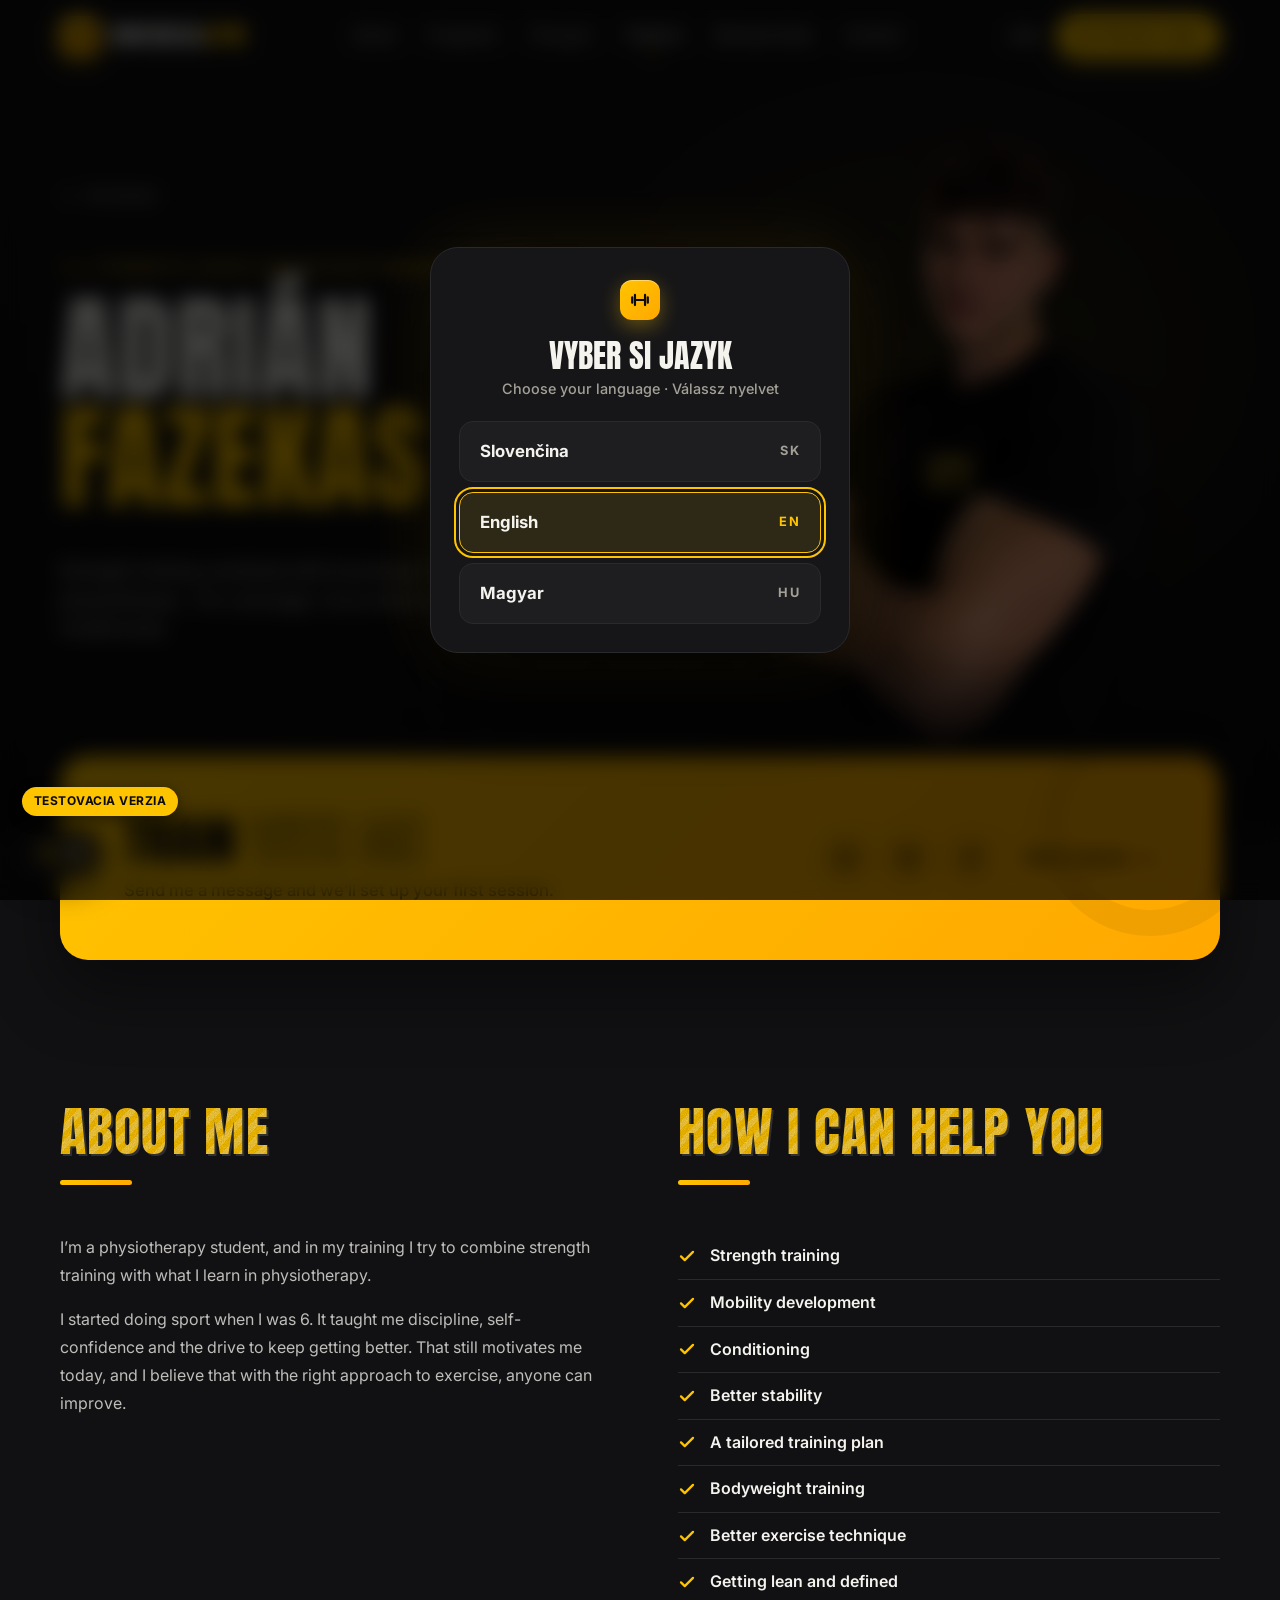
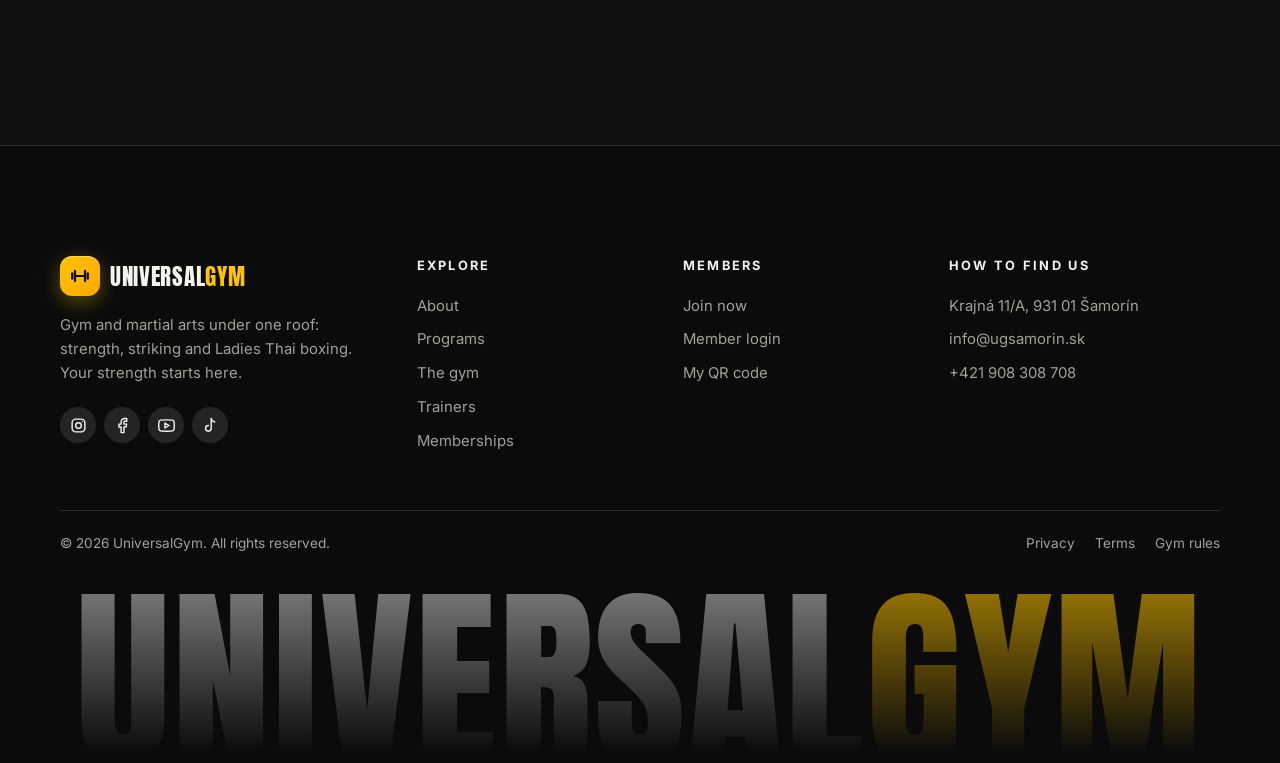
==== docs/afazekas.html @ 9abd0181 "trainer carousel fix - jump" ====
<!doctype html>
<html lang="sk">
	<head>
		<meta charset="utf-8" />
		<meta name="robots" content="noindex, nofollow" />
		<meta name="viewport" content="width=device-width, initial-scale=1" />
		<title data-i18n="afazekas.pageTitle">Adrián Fazekas – tréner | Universal Gym Šamorín</title>
		<meta
			name="description"
			content="Universal Gym Šamorín: silový tréning, striking, thajský box pre ženy, Krav Maga, Metcon a tréningy pre deti – každý tréning s certifikovaným trénerom."
		/>
		<meta name="theme-color" content="#0b0b0c" />
		<!-- The site is dark already: stops phones in dark mode (Samsung Internet, Chrome) from recolouring it -->
		<meta name="color-scheme" content="dark" />
		<link rel="preconnect" href="https://fonts.googleapis.com" />
		<link rel="preconnect" href="https://fonts.gstatic.com" crossorigin />
		<link
			href="https://fonts.googleapis.com/css2?family=Anton&family=Inter:wght@400;500;600;700;800&display=swap"
			rel="stylesheet"
		/>
		<!-- home.css: colours, top bar, buttons, footer (same as the homepage); trainer.css: trainer pages -->
		<link rel="stylesheet" href="assets/css/home.css?v=25" />
		<link rel="stylesheet" href="assets/css/trainer.css?v=37" />
		<script>
			document.documentElement.classList.add('js');
		</script>
		<script src="assets/locales/sk.js?v=17"></script>
		<script src="assets/locales/en.js?v=17"></script>
		<script src="assets/locales/hu.js?v=17"></script>
		<script src="assets/js/i18n.js"></script>
		<script src="assets/js/site-header.js" defer></script>
		<script src="assets/js/home.js?v=12" defer></script>
		<script src="assets/js/test-mode.js" defer></script>
	</head>
		<!--
			TEXTS: every text with data-i18n="…" comes from assets/locales/sk.js, en.js and hu.js.
			The page replaces the text written here with the one from those files when it loads,
			so change texts THERE (in all three languages). The Slovak text below is only a fallback.
		-->
		<a class="skip-link" href="#main" data-i18n="a11y.skip"
			>Preskočiť na obsah</a
		>
		<div class="progress" aria-hidden="true"></div>

		<!-- ===================== Navbar ===================== -->
		<header class="topbar" data-root="" data-menu-breakpoint="1121">
			<div class="topbar-inner">
				<a
					class="logo"
					href="index.html"
					aria-label="UniversalGym – úvod"
					data-i18n-attr="aria-label:a11y.home"
				>
					<span class="logo-mark"
						><svg viewBox="0 0 24 24" aria-hidden="true">
							<path
								d="M6.5 6.5v11M17.5 6.5v11M3.5 9v6M20.5 9v6M6.5 12h11"
							/></svg
					></span>
					<span class="logo-word">Universal<span>Gym</span></span>
				</a>

				<nav
					id="topbar-links"
					class="topbar-links"
					aria-label="Hlavná navigácia"
					data-i18n-attr="aria-label:nav.label"
				>
					<a href="index.html#about" data-i18n="nav.about">O nás</a>
					<a href="index.html#programs" data-i18n="nav.programs">Programy</a>
					<a href="index.html#gym" data-i18n="nav.gym">Posilňovňa</a>
					<a href="index.html#trainers" class="is-active" aria-current="page" data-i18n="nav.trainers">Tréneri</a>
					<a href="index.html#memberships" data-i18n="nav.memberships">Členstvo</a>
					<a href="index.html#visit" data-i18n="nav.contact">Kontakt</a>
					<!-- Phone menu only: QR code card and a back button (shown in the full-screen menu). -->
					<div class="menu-extra">
						<div class="menu-qr">
							<span class="menu-qr-icon"><svg viewBox="0 0 24 24" aria-hidden="true"><rect x="3" y="3" width="7" height="7" rx="1" /><rect x="14" y="3" width="7" height="7" rx="1" /><rect x="3" y="14" width="7" height="7" rx="1" /><path d="M14 14h3v3h-3zM20 14v.01M14 20h.01M17 17h3v4" /></svg></span>
							<div>
								<b data-i18n="menu.qrTitle">Tvoj QR kód</b>
								<small data-i18n="menu.qrText">Tvoja vstupenka je v členskej aplikácii.</small>
							</div>
							<a class="btn" href="#test-off" data-test-off>
								<span data-i18n="menu.qrOpen">Otvoriť môj QR kód</span>
								<svg viewBox="0 0 24 24" aria-hidden="true"><path d="M5 12h14M13 6l6 6-6 6" /></svg>
							</a>
							<p class="menu-join">
								<span data-i18n="menu.noAccount">Ešte nemáš účet?</span>
								<a href="#test-off" data-test-off data-i18n="nav.joinNow">Zaregistruj sa</a>
							</p>
						</div>
						<button class="menu-back" type="button" data-menu-close>
							<svg viewBox="0 0 24 24" aria-hidden="true"><path d="M19 12H5M11 6l-6 6 6 6" /></svg>
							<span data-i18n="menu.back">Späť na stránku</span>
						</button>
					</div>
				</nav>

				<!-- Logged out: Join / Member login. Logged in: the account icon (site-account.js). -->
				<div id="account-slot" class="account-slot">
					<a href="#test-off" data-test-off data-i18n="nav.join">Registrácia</a>
					<a href="#test-off" data-test-off class="login-link">
						<svg viewBox="0 0 24 24" aria-hidden="true">
							<rect x="3" y="3" width="7" height="7" rx="1" />
							<rect x="14" y="3" width="7" height="7" rx="1" />
							<rect x="3" y="14" width="7" height="7" rx="1" />
							<path d="M14 14h3v3h-3zM20 14v.01M14 20h.01M17 17h3v4" />
						</svg>
						<span data-i18n="nav.login">Prihlásenie</span>
					</a>
				</div>

				<button
					class="menu-toggle"
					type="button"
					aria-expanded="false"
					aria-controls="topbar-links"
					aria-label="Otvoriť menu"
					data-label-open="Otvoriť menu"
					data-label-close="Zavrieť menu"
					data-i18n-attr="aria-label:nav.openMenu, data-label-open:nav.openMenu, data-label-close:nav.closeMenu"
				>
					<span></span><span></span><span></span>
				</button>
			</div>
		</header>

		<!--
			Trainer page. Texts: keys afazekas.* (this trainer) and trainerPage.* (the same on every
			trainer page) in assets/locales/sk.js, en.js and hu.js. A new trainer: copy this file,
			change the name, photo and contact links, and add their own keys.
		-->
		<main id="main" class="tp">
			<!-- ===================== Intro: name, a short summary, photo ===================== -->
			<section class="tp-hero" id="top">
				<p class="tp-hero-word" aria-hidden="true">Fazekas</p>
				<div class="container tp-hero-inner">
					<div class="tp-intro">
						<a class="tp-back" href="index.html#trainers">
							<svg viewBox="0 0 24 24" aria-hidden="true"><path d="M19 12H5M11 6l-6 6 6 6" /></svg>
							<span data-i18n="trainerPage.back">Všetci tréneri</span>
						</a>
						<span class="eyebrow tp-rise" style="--i: 0" data-i18n="afazekas.role">Silový tréner a študent fyzioterapie</span>
						<h1 class="tp-name">
							<span class="tp-rise" style="--i: 1">Adrián</span>
							<span class="tp-rise accent" style="--i: 2">Fazekas</span>
						</h1>
						<!-- A short summary under the name (afazekas.summary) -->
						<p class="tp-summary tp-rise" style="--i: 3" data-i18n="afazekas.summary">Silový tréning prepojený s poznatkami z fyzioterapie – pre silnejšie, stabilnejšie a pohyblivejšie telo.</p>
					</div>

					<figure class="tp-photo">
						<img
							src="assets/img/trainers/afazekas_2-web.png"
							alt="Adrián Fazekas"
							width="863"
							height="1100"
						/>
					</figure>
				</div>
			</section>

			<!-- ===================== Contact card: overlaps the bottom of the intro and merges into the section below =====================
			     Contact links: replace each # with the real link.
			     WhatsApp: https://wa.me/421XXXXXXXXX (number without +, spaces or the first 0),
			     Instagram: https://www.instagram.com/…, Facebook: https://www.facebook.com/… -->
			<section class="tp-card-wrap" aria-labelledby="tp-card-title">
				<div class="container">
					<div class="tp-card">
						<div class="tp-card-text">
							<h2 id="tp-card-title" data-i18n-html="trainerPage.ctaTitle">Trénuj <em>so mnou</em></h2>
							<p data-i18n="trainerPage.ctaText">Napíš mi a dohodneme si prvý tréning.</p>
						</div>
						<div class="tp-card-actions">
							<div class="tp-card-social">
								<a class="tp-social" href="#" target="_blank" rel="noopener" aria-label="WhatsApp"><svg class="tp-icon-fill" viewBox="0 0 24 24" aria-hidden="true"><path d="M17.472 14.382c-.297-.149-1.758-.867-2.03-.967-.273-.099-.471-.148-.67.15-.197.297-.767.966-.94 1.164-.173.199-.347.223-.644.075-.297-.15-1.255-.463-2.39-1.475-.883-.788-1.48-1.761-1.653-2.059-.173-.297-.018-.458.13-.606.134-.133.298-.347.446-.52.149-.174.198-.298.298-.497.099-.198.05-.371-.025-.52-.075-.149-.669-1.612-.916-2.207-.242-.579-.487-.5-.669-.51-.173-.008-.371-.01-.57-.01-.198 0-.52.074-.792.372-.272.297-1.04 1.016-1.04 2.479 0 1.462 1.065 2.875 1.213 3.074.149.198 2.096 3.2 5.077 4.487.709.306 1.262.489 1.694.625.712.227 1.36.195 1.871.118.571-.085 1.758-.719 2.006-1.413.248-.694.248-1.289.173-1.413-.074-.124-.272-.198-.57-.347m-5.421 7.403h-.004a9.87 9.87 0 0 1-5.031-1.378l-.361-.214-3.741.982.998-3.648-.235-.374a9.86 9.86 0 0 1-1.51-5.26c.001-5.45 4.436-9.884 9.888-9.884 2.64 0 5.122 1.03 6.988 2.898a9.825 9.825 0 0 1 2.893 6.994c-.003 5.45-4.437 9.884-9.885 9.884m8.413-18.297A11.815 11.815 0 0 0 12.05 0C5.495 0 .16 5.335.157 11.892c0 2.096.547 4.142 1.588 5.945L.057 24l6.305-1.654a11.882 11.882 0 0 0 5.683 1.448h.005c6.554 0 11.89-5.335 11.893-11.893a11.821 11.821 0 0 0-3.48-8.413z" /></svg></a>
								<a class="tp-social" href="#" target="_blank" rel="noopener" aria-label="Instagram"><svg viewBox="0 0 24 24" aria-hidden="true"><rect x="3" y="3" width="18" height="18" rx="5" /><circle cx="12" cy="12" r="4" /><path d="M17.5 6.5h.01" /></svg></a>
								<a class="tp-social" href="#" target="_blank" rel="noopener" aria-label="Facebook"><svg viewBox="0 0 24 24" aria-hidden="true"><path d="M18 2h-3a5 5 0 0 0-5 5v3H7v4h3v8h4v-8h3l1-4h-4V7a1 1 0 0 1 1-1h3z" /></svg></a>
							</div>
							<a class="tp-card-link" href="index.html#trainers">
								<span data-i18n="trainerPage.otherTrainers">Ďalší tréneri</span>
								<svg viewBox="0 0 24 24" aria-hidden="true"><path d="M5 12h14M13 6l6 6-6 6" /></svg>
							</a>
						</div>
					</div>
				</div>
			</section>

			<!-- ===================== About me (left) and How I can help (right) ===================== -->
			<section class="section section-alt tp-about" id="o-mne">
				<div class="container tp-about-grid">
					<div class="reveal">
						<h2 class="tp-about-title"><span data-i18n="trainerPage.about">O mne</span></h2>
						<!-- Paragraphs in afazekas.about (class="is-plain": all the same size; without it the first one is bigger) -->
						<div class="tp-about-text is-plain" data-i18n-html="afazekas.about">
							<p>Som študent fyzioterapie a vo svojich tréningoch sa snažím prepájať silový tréning s poznatkami z fyzioterapie.</p>
							<p>So športom som začal ako 6-ročný. Naučil ma disciplíne, sebavedomiu a chuti neustále sa zlepšovať. To ma motivuje dodnes a verím, že so správnym prístupom k cvičeniu sa dokáže zlepšovať každý.</p>
						</div>
					</div>
					<div class="reveal" style="--i: 1">
						<h2 class="tp-about-title"><span data-i18n="trainerPage.help">V čom ti pomôžem</span></h2>
						<!-- One <li> per item, any number (keys afazekas.help1, help2, …). class="is-detailed": longer items in normal
						     weight, the part in <b> stands out.
						     For groups with a small heading, see mbarczi.html (<p class="tp-help-group">). -->
						<ul class="tp-help-list">
							<li data-i18n="afazekas.help1">Silový tréning</li>
							<li data-i18n="afazekas.help2">Rozvoj mobility</li>
							<li data-i18n="afazekas.help3">Kondičný tréning</li>
							<li data-i18n="afazekas.help4">Zlepšenie stability</li>
							<li data-i18n="afazekas.help5">Tréningový plán na mieru</li>
							<li data-i18n="afazekas.help6">Cvičenie s vlastnou váhou</li>
							<li data-i18n="afazekas.help7">Zlepšenie techniky cvičenia</li>
							<li data-i18n="afazekas.help8">Rysovanie postavy</li>
						</ul>
					</div>
				</div>
			</section>
		</main>

		<!-- ===================== Footer ===================== -->
		<footer class="site-footer">
			<div class="container">
				<div class="footer-grid">
					<div>
						<a
							class="logo"
							href="index.html"
							aria-label="UniversalGym – úvod"
							data-i18n-attr="aria-label:a11y.home"
						>
							<span class="logo-mark"
								><svg viewBox="0 0 24 24" aria-hidden="true">
									<path
										d="M6.5 6.5v11M17.5 6.5v11M3.5 9v6M20.5 9v6M6.5 12h11"
									/></svg
							></span>
							<span class="logo-word">Universal<span>Gym</span></span>
						</a>
						<p data-i18n="footer.about">
							Posilňovňa a bojové športy pod jednou strechou: sila, striking a
							thajský box pre ženy. Tvoja sila začína tu.
						</p>
						<div class="socials">
							<a href="#" aria-label="Instagram"
								><svg viewBox="0 0 24 24">
									<rect x="3" y="3" width="18" height="18" rx="5" />
									<circle cx="12" cy="12" r="4" />
									<path d="M17.5 6.5h.01" /></svg
							></a>
							<a href="#" aria-label="Facebook"
								><svg viewBox="0 0 24 24">
									<path
										d="M18 2h-3a5 5 0 0 0-5 5v3H7v4h3v8h4v-8h3l1-4h-4V7a1 1 0 0 1 1-1h3z"
									/></svg
							></a>
							<a href="#" aria-label="YouTube"
								><svg viewBox="0 0 24 24">
									<path
										d="M22.5 6.4a2.8 2.8 0 0 0-2-2C18.9 4 12 4 12 4s-6.9 0-8.5.4a2.8 2.8 0 0 0-2 2A29 29 0 0 0 1 12a29 29 0 0 0 .5 5.6 2.8 2.8 0 0 0 2 2C5.1 20 12 20 12 20s6.9 0 8.5-.4a2.8 2.8 0 0 0 2-2A29 29 0 0 0 23 12a29 29 0 0 0-.5-5.6z"
									/>
									<path d="M9.8 15.5l5.7-3.5-5.7-3.5z" /></svg
							></a>
							<a href="#" aria-label="TikTok"
								><svg viewBox="0 0 24 24">
									<path d="M9 12a4 4 0 1 0 4 4V2c.5 2.5 2.5 4.5 5 5" /></svg
							></a>
						</div>
					</div>

					<div>
						<h4 data-i18n="footer.explore">Preskúmaj</h4>
						<ul>
							<li><a href="index.html#about" data-i18n="nav.about">O nás</a></li>
							<li><a href="index.html#programs" data-i18n="nav.programs">Programy</a></li>
							<li><a href="index.html#gym" data-i18n="nav.gym">Posilňovňa</a></li>
							<li><a href="index.html#trainers" data-i18n="nav.trainers">Tréneri</a></li>
							<li>
								<a href="index.html#memberships" data-i18n="nav.memberships">Členstvo</a>
							</li>
						</ul>
					</div>

					<div>
						<h4 data-i18n="footer.members">Pre členov</h4>
						<ul>
							<li>
								<a href="#test-off" data-test-off data-i18n="nav.joinNow">Zaregistruj sa</a>
							</li>
							<li>
								<a href="#test-off" data-test-off data-i18n="nav.login">Prihlásenie</a>
							</li>
							<li>
								<a href="#test-off" data-test-off data-i18n="footer.myQr"
									>Môj QR kód</a
								>
							</li>
						</ul>
					</div>

					<div>
						<h4 data-i18n="footer.loop">Ako k nám?</h4>
						<ul>
							<li>Krajná 11/A, 931 01 Šamorín</li>
							<li>
								<a href="mailto:info@ugsamorin.sk"
									>info@ugsamorin.sk</a
								>
							</li>
							<li><a href="tel:+421908308708">+421 908 308 708</a></li>
						</ul>
					</div>
				</div>

				<div class="footer-bottom">
					<span
						>© <span data-year>2026</span>
						<span data-i18n="footer.rights"
							>UniversalGym. Všetky práva vyhradené.</span
						></span
					>
					<nav
						aria-label="Právne informácie"
						data-i18n-attr="aria-label:footer.legal"
					>
						<a href="#" data-i18n="footer.privacy">Ochrana súkromia</a>
						<a href="#" data-i18n="footer.terms">Podmienky</a>
						<a href="#" data-i18n="footer.rules">Prevádzkový poriadok</a>
					</nav>
				</div>
			</div>

			<p class="footer-word" aria-hidden="true">
				<span>Universal</span><span class="y">Gym</span>
			</p>
		</footer>

		<button
			class="to-top"
			type="button"
			aria-label="Späť hore"
			data-i18n-attr="aria-label:a11y.toTop"
		>
			<svg viewBox="0 0 24 24"><path d="M12 19V5M6 11l6-6 6 6" /></svg>
		</button>

		<!-- Language button (bottom-left) and picker. The picker also opens by itself on the
		     first visit; the choice is remembered. Handled by assets/js/i18n.js. -->
		<button
			class="lang-fab"
			type="button"
			data-open-lang
			aria-label="Jazyk"
			data-i18n-attr="aria-label:nav.language"
		>
			<svg viewBox="0 0 24 24" aria-hidden="true">
				<circle cx="12" cy="12" r="9" />
				<path d="M3 12h18M12 3a14 14 0 0 1 0 18M12 3a14 14 0 0 0 0 18" />
			</svg>
			<span data-lang-current>SK</span>
		</button>

		<div
			class="lang-modal"
			role="dialog"
			aria-modal="true"
			aria-labelledby="lang-modal-title"
			hidden
		>
			<div class="lang-card">
				<span class="logo-mark"
					><svg viewBox="0 0 24 24" aria-hidden="true">
						<path d="M6.5 6.5v11M17.5 6.5v11M3.5 9v6M20.5 9v6M6.5 12h11" /></svg
				></span>
				<!-- Shown in all three languages on purpose: the visitor has not picked one yet. -->
				<h2 id="lang-modal-title">
					Vyber si jazyk<span>Choose your language · Válassz nyelvet</span>
				</h2>
				<div class="lang-options">
					<button type="button" data-lang="sk" lang="sk" aria-pressed="true">
						<b>Slovenčina</b><span>SK</span>
					</button>
					<button type="button" data-lang="en" lang="en" aria-pressed="false">
						<b>English</b><span>EN</span>
					</button>
					<button type="button" data-lang="hu" lang="hu" aria-pressed="false">
						<b>Magyar</b><span>HU</span>
					</button>
				</div>
			</div>
		</div>

	</body>
</html>
---- docs/assets/css/home.css ----
/* =====================================================================
   UniversalGym – public landing page (index.html)

   THEME: change the colours below and the whole page follows.
   Every glow, tint and border on the page is derived from these
   tokens with color-mix(), so swapping --primary (e.g. to a red or a
   blue) re-colours buttons, highlights, shadows and gradients at once.
   ===================================================================== */

:root {
  color-scheme: dark; /* the site is dark already: browsers in dark mode leave the colours alone */

  /* Brand */
  --primary: #ffc400;          /* main accent (yellow) */
  --primary-strong: #ffa800;   /* second stop for gradients */
  --primary-soft: #ffd23d;     /* hover state */
  --on-primary: #0b0b0c;       /* text/icons placed on --primary */

  /* Surfaces (dark theme) */
  --bg: #0b0b0c;               /* page background */
  --bg-alt: #111113;           /* alternate section background */
  --surface: #161618;          /* cards */
  --surface-2: #1e1e21;        /* raised cards, inputs */
  --text: #f4f3ee;             /* headings and body */
  --muted: #a3a097;            /* secondary text */
  --border: #2a2a2d;           /* hairlines */

  /* Program colours (the dot next to each program's label).
     Set them all to var(--primary) for a pure yellow/black look. */
  --prog-strength: var(--primary);
  --prog-striking: #ff6b3d;
  --prog-ladies: #ff5fa2;
  --prog-krav: #3dc7ff;
  --prog-metcon: #a3e635;
  --prog-kids: #b38cff;

  /* Status */
  --success: #3ddc84;
  --danger: #ff5a5a;

  /* Type */
  --font-display: 'Anton', 'Impact', 'Arial Narrow', sans-serif;
  --font-body: 'Inter', system-ui, -apple-system, 'Segoe UI', sans-serif;

  /* Shape and motion */
  --radius-sm: 10px;
  --radius: 18px;
  --radius-lg: 28px;
  --container: 1200px;
  --gutter: 20px;
  --ease: cubic-bezier(0.2, 0.8, 0.2, 1);
  --ease-out: cubic-bezier(0.16, 1, 0.3, 1);

  /* Derived (no need to edit) */
  --primary-glow: color-mix(in srgb, var(--primary) 35%, transparent);
  --primary-tint: color-mix(in srgb, var(--primary) 10%, transparent);
  --primary-line: color-mix(in srgb, var(--primary) 40%, transparent);
  --gradient: linear-gradient(135deg, var(--primary), var(--primary-strong));
  --topbar-h: 72px;
}

/* ===== Base ===== */

*, *::before, *::after { box-sizing: border-box; }
[hidden] { display: none !important; }
.i18n-pending body { visibility: hidden; }

html { overflow-x: clip; scroll-behavior: smooth; scroll-padding-top: var(--topbar-h); }

body {
  margin: 0;
  background: var(--bg);
  color: var(--text);
  font: 400 16px/1.6 var(--font-body);
  -webkit-font-smoothing: antialiased;
  overflow-x: clip;
}

img { display: block; max-width: 100%; }
a { color: inherit; }
button { font: inherit; cursor: pointer; }

::selection { background: var(--primary); color: var(--on-primary); }

:focus-visible { outline: 2px solid var(--primary); outline-offset: 3px; border-radius: 4px; }

.container { width: 100%; max-width: var(--container); margin: 0 auto; padding: 0 var(--gutter); }

.skip-link {
  position: absolute;
  left: 16px;
  top: -60px;
  z-index: 100;
  padding: 10px 16px;
  border-radius: var(--radius-sm);
  background: var(--primary);
  color: var(--on-primary);
  font-weight: 700;
  text-decoration: none;
  transition: top 200ms var(--ease);
}
.skip-link:focus { top: 12px; }

/* Section headings */
.section { position: relative; padding: clamp(80px, 11vw, 140px) 0; }
.section-alt { background: var(--bg-alt); }

.section-head { max-width: 680px; margin-bottom: clamp(40px, 6vw, 64px); }
.section-head.center { margin-left: auto; margin-right: auto; text-align: center; }

.eyebrow {
  display: inline-flex;
  align-items: center;
  gap: 10px;
  margin-bottom: 16px;
  color: var(--primary);
  font-size: 0.8rem;
  font-weight: 700;
  letter-spacing: 0.2em;
  text-transform: uppercase;
}
.eyebrow::before { content: ''; width: 28px; height: 2px; background: currentColor; }

.title {
  margin: 0 0 18px;
  font-family: var(--font-display);
  font-size: clamp(2.4rem, 6vw, 4.2rem);
  font-weight: 400;
  line-height: 1.06; /* room for háčeks and accents (Š, Č, Ő) between lines */
  letter-spacing: 0.01em;
  text-transform: uppercase;
}
.title em { font-style: normal; color: var(--primary); }

.lead { margin: 0; color: var(--muted); font-size: clamp(1rem, 1.6vw, 1.12rem); }

/* ===== Buttons ===== */

.btn {
  --btn-bg: var(--primary);
  --btn-fg: var(--on-primary);
  position: relative;
  display: inline-flex;
  align-items: center;
  justify-content: center;
  gap: 10px;
  padding: 15px 28px;
  border: 0;
  border-radius: 999px;
  background: var(--btn-bg);
  color: var(--btn-fg);
  font-weight: 700;
  font-size: 0.98rem;
  text-decoration: none;
  overflow: hidden;
  isolation: isolate;
  box-shadow: 0 10px 30px var(--primary-glow);
  transition: transform 250ms var(--ease), box-shadow 250ms var(--ease), background 200ms ease;
}

/* Light sweep across the button on hover */
.btn::before {
  content: '';
  position: absolute;
  inset: 0;
  z-index: -1;
  background: linear-gradient(110deg, transparent 30%, rgba(255 255 255 / 0.45) 50%, transparent 70%);
  transform: translateX(-120%);
  transition: transform 700ms var(--ease);
}
.btn:hover::before { transform: translateX(120%); }
.btn:hover { background: var(--primary-soft); transform: translateY(-2px); box-shadow: 0 16px 40px var(--primary-glow); }
.btn svg { width: 18px; height: 18px; fill: none; stroke: currentColor; stroke-width: 2.2; stroke-linecap: round; stroke-linejoin: round; transition: transform 250ms var(--ease); }
.btn:hover svg { transform: translateX(4px); }

.btn-ghost {
  --btn-bg: rgba(255 255 255 / 0.06);
  --btn-fg: var(--text);
  box-shadow: inset 0 0 0 1px rgba(255 255 255 / 0.18);
  -webkit-backdrop-filter: blur(10px);
  backdrop-filter: blur(10px);
}
.btn-ghost:hover { background: rgba(255 255 255 / 0.12); box-shadow: inset 0 0 0 1px var(--primary-line); }

.btn-dark { --btn-bg: var(--on-primary); --btn-fg: var(--primary); box-shadow: 0 10px 30px rgba(0 0 0 / 0.3); }
.btn-dark:hover { background: #000; box-shadow: 0 16px 40px rgba(0 0 0 / 0.4); }

/* ===== Scroll progress bar ===== */

.progress {
  position: fixed;
  inset: 0 0 auto 0;
  z-index: 60;
  height: 3px;
  background: var(--gradient);
  transform-origin: left;
  transform: scaleX(var(--progress, 0));
  box-shadow: 0 0 12px var(--primary-glow);
}

/* =====================================================================
   Top bar (class names are shared with site-header.js / site-account.js)
   ===================================================================== */

.topbar {
  position: fixed;
  inset: 0 0 auto 0;
  z-index: 50;
  border-bottom: 1px solid transparent;
  transition: background 300ms ease, border-color 300ms ease, box-shadow 300ms ease, transform 400ms var(--ease);
}

.topbar.scrolled {
  background: color-mix(in srgb, var(--bg) 82%, transparent);
  -webkit-backdrop-filter: blur(16px) saturate(150%);
  backdrop-filter: blur(16px) saturate(150%);
  border-bottom-color: rgba(255 255 255 / 0.07);
  box-shadow: 0 10px 40px rgba(0 0 0 / 0.35);
}

/* Hidden while scrolling down, shown again when scrolling up (home.js) */
.topbar.tucked { transform: translateY(-100%); }

.topbar-inner {
  display: flex;
  align-items: center;
  gap: 32px;
  max-width: var(--container);
  height: var(--topbar-h);
  margin: 0 auto;
  padding: 0 var(--gutter);
}

.logo { display: inline-flex; align-items: center; gap: 10px; color: var(--text); text-decoration: none; }

.logo-mark {
  display: grid;
  place-items: center;
  width: 40px;
  height: 40px;
  border-radius: 12px;
  background: var(--gradient);
  box-shadow: 0 6px 20px var(--primary-glow), inset 0 1px 0 rgba(255 255 255 / 0.4);
  transition: transform 400ms var(--ease);
}
.logo:hover .logo-mark { transform: rotate(-12deg) scale(1.08); }
.logo-mark svg { width: 22px; height: 22px; fill: none; stroke: var(--on-primary); stroke-width: 2.4; stroke-linecap: round; }
.logo-word { font-family: var(--font-display); font-size: 1.45rem; letter-spacing: 0.03em; text-transform: uppercase; }
.logo-word span { color: var(--primary); }

.topbar-links { display: flex; align-items: center; gap: 4px; margin: 0 auto; }

.topbar-links a {
  position: relative;
  white-space: nowrap;
  padding: 8px 14px;
  border-radius: 999px;
  color: color-mix(in srgb, var(--text) 75%, transparent);
  font-size: 0.93rem;
  font-weight: 500;
  text-decoration: none;
  transition: color 200ms ease, background 200ms ease;
}
.topbar-links a:hover { color: var(--text); background: rgba(255 255 255 / 0.06); }

/* Dot under the link of the section in view */
.topbar-links a::after {
  content: '';
  position: absolute;
  left: 50%;
  bottom: 2px;
  width: 5px;
  height: 5px;
  border-radius: 50%;
  background: var(--primary);
  transform: translateX(-50%) scale(0);
  transition: transform 300ms var(--ease);
}
.topbar-links a.is-active { color: var(--text); }
.topbar-links a.is-active::after { transform: translateX(-50%) scale(1); }

.topbar-links .menu-extra { display: none; }

.account-slot { display: flex; align-items: center; gap: 18px; }
.account-slot > a { color: color-mix(in srgb, var(--text) 80%, transparent); font-weight: 600; font-size: 0.93rem; text-decoration: none; transition: color 200ms ease; }
.account-slot > a:hover { color: var(--primary); }

.account-slot .login-link {
  display: inline-flex;
  white-space: nowrap;
  align-items: center;
  gap: 8px;
  padding: 10px 20px;
  border-radius: 999px;
  background: var(--primary);
  color: var(--on-primary);
  box-shadow: 0 6px 20px var(--primary-glow);
  transition: transform 200ms var(--ease), box-shadow 200ms ease, background 200ms ease;
}
.account-slot .login-link:hover { color: var(--on-primary); background: var(--primary-soft); transform: translateY(-2px); box-shadow: 0 10px 28px var(--primary-glow); }
.account-slot .login-link svg { width: 16px; height: 16px; fill: none; stroke: currentColor; stroke-width: 2.2; stroke-linecap: round; stroke-linejoin: round; }

/* Account icon + menu (built by site-account.js when a member is logged in) */
.account { position: relative; }

.account-button {
  display: grid;
  place-items: center;
  width: 42px;
  height: 42px;
  padding: 0;
  border: 0;
  border-radius: 50%;
  background: var(--primary);
  color: var(--on-primary);
  box-shadow: 0 0 0 2px var(--bg), 0 0 0 3.5px var(--primary);
  transition: transform 200ms var(--ease);
}
.account-button:hover { transform: scale(1.06); }
.account-button svg { width: 22px; height: 22px; fill: none; stroke: currentColor; stroke-width: 2; stroke-linecap: round; }
.account-button .account-icon-close { display: none; }

/* Dropdown: fades and slides in when .open is added (and back out when it is removed) */
.account-menu {
  position: absolute;
  top: calc(100% + 14px);
  right: -6px;
  z-index: 20;
  display: grid;
  width: 290px;
  max-width: calc(100vw - 2 * var(--gutter));
  padding: 8px;
  border: 1px solid rgba(255 255 255 / 0.08);
  border-radius: var(--radius);
  background:
    radial-gradient(120% 80% at 100% 0%, var(--primary-tint), transparent 60%),
    color-mix(in srgb, var(--surface) 92%, transparent);
  -webkit-backdrop-filter: blur(18px) saturate(150%);
  backdrop-filter: blur(18px) saturate(150%);
  box-shadow: 0 24px 60px rgba(0 0 0 / 0.55), inset 0 1px 0 rgba(255 255 255 / 0.05);
  transform-origin: calc(100% - 26px) -8px;
  opacity: 0;
  visibility: hidden;
  transform: translateY(-8px) scale(0.96);
  transition: opacity 180ms ease, transform 260ms var(--ease-out), visibility 0s linear 260ms;
}
.account-menu.open { opacity: 1; visibility: visible; transform: none; transition: opacity 180ms ease, transform 260ms var(--ease-out), visibility 0s; }
/* little arrow pointing at the account button */
.account-menu::before {
  content: '';
  position: absolute;
  top: -6px;
  right: 21px;
  width: 12px;
  height: 12px;
  border-top: 1px solid rgba(255 255 255 / 0.08);
  border-left: 1px solid rgba(255 255 255 / 0.08);
  border-radius: 3px 0 0 0;
  background: color-mix(in srgb, var(--primary) 6%, var(--surface));
  transform: rotate(45deg);
}

.account-head { display: flex; align-items: center; gap: 12px; padding: 10px 10px 12px; }
.account-avatar {
  display: grid;
  flex: none;
  place-items: center;
  width: 44px;
  height: 44px;
  border-radius: 50%;
  background: var(--gradient);
  color: var(--on-primary);
  font-family: var(--font-display);
  font-size: 1.3rem;
  box-shadow: 0 6px 18px var(--primary-glow);
}
.account-who { min-width: 0; }
.account-name { margin: 0; overflow: hidden; color: var(--text); font-size: 1rem; font-weight: 700; text-overflow: ellipsis; white-space: nowrap; }
.account-status { display: flex; align-items: center; gap: 6px; margin: 2px 0 0; color: var(--muted); font-size: 0.8rem; }
.account-dot { width: 7px; height: 7px; border-radius: 50%; background: var(--success); box-shadow: 0 0 0 3px color-mix(in srgb, var(--success) 20%, transparent); }

.account-sep { height: 1px; margin: 4px 6px; background: rgba(255 255 255 / 0.07); }

.account-menu .account-item {
  display: flex;
  align-items: center;
  gap: 12px;
  width: 100%;
  padding: 9px 10px;
  border: 0;
  border-radius: 12px;
  background: transparent;
  color: var(--text);
  font: inherit;
  text-align: left;
  text-decoration: none;
  cursor: pointer;
  transition: background 160ms ease, color 160ms ease;
}
.account-item-icon {
  display: grid;
  flex: none;
  place-items: center;
  width: 36px;
  height: 36px;
  border-radius: 10px;
  background: rgba(255 255 255 / 0.05);
  color: var(--primary);
  transition: background 160ms ease, color 160ms ease;
}
.account-item svg { width: 18px; height: 18px; fill: none; stroke: currentColor; stroke-width: 2; stroke-linecap: round; stroke-linejoin: round; }
.account-item-text { display: grid; flex: 1; min-width: 0; }
.account-item-text b { font-size: 0.93rem; font-weight: 600; }
.account-item-text small { color: var(--muted); font-size: 0.78rem; }
.account-item-arrow { display: grid; color: var(--muted); opacity: 0; transform: translateX(-4px); transition: opacity 160ms ease, transform 200ms var(--ease); }
.account-item-arrow svg { width: 16px; height: 16px; }

.account-menu .account-item:hover,
.account-menu .account-item:focus-visible { outline: none; background: rgba(255 255 255 / 0.06); }
.account-item:hover .account-item-icon,
.account-item:focus-visible .account-item-icon { background: var(--primary); color: var(--on-primary); }
.account-item:hover .account-item-arrow,
.account-item:focus-visible .account-item-arrow { opacity: 1; transform: none; }
.account-item[aria-current="page"] .account-item-icon { background: var(--primary-tint); box-shadow: inset 0 0 0 1px var(--primary-line); }

.account-menu .account-logout { color: color-mix(in srgb, var(--danger) 85%, var(--text)); }
.account-logout .account-item-icon { background: color-mix(in srgb, var(--danger) 10%, transparent); color: var(--danger); }
.account-menu .account-logout:hover,
.account-menu .account-logout:focus-visible { background: color-mix(in srgb, var(--danger) 10%, transparent); }
.account-logout:hover .account-item-icon,
.account-logout:focus-visible .account-item-icon { background: var(--danger); color: #fff; }
.account-logout:disabled { opacity: 0.6; cursor: progress; }

.account-button[aria-expanded="true"] { transform: scale(1.06); box-shadow: 0 0 0 2px var(--bg), 0 0 0 3.5px var(--primary), 0 8px 24px var(--primary-glow); }
.account-button:focus-visible { outline: 2px solid var(--primary); outline-offset: 5px; }

@keyframes pop-in { from { opacity: 0; transform: translateY(-6px) scale(0.97); } } /* also used by auth.css */

/* Phones and tablets: the account menu goes full screen like the phone menu, growing in a circle
   out of the account button (--account-origin is set by site-account.js), with Log out at the bottom. */
@media (max-width: 1120px) {
  .account-menu {
    position: fixed;
    inset: 0;
    z-index: -1; /* behind the bar, so the logo and the X stay on top */
    display: flex;
    flex-direction: column;
    width: auto;
    max-width: none;
    padding: calc(var(--topbar-h) + 16px) var(--gutter) calc(24px + env(safe-area-inset-bottom));
    overflow-y: auto;
    overscroll-behavior: contain;
    border: 0;
    border-radius: 0;
    background:
      radial-gradient(120% 60% at 100% 0%, var(--primary-tint), transparent 60%),
      var(--bg);
    -webkit-backdrop-filter: none;
    backdrop-filter: none;
    box-shadow: none;
    opacity: 1;
    transform: none;
    clip-path: circle(0 at var(--account-origin, 100% 0));
    /* closing: the rows fade first, then the circle shrinks back smoothly (ease-in-out, no sudden stop) */
    transition: clip-path 600ms cubic-bezier(0.65, 0, 0.35, 1) 120ms, visibility 0s linear 720ms;
  }
  .account-menu.open { clip-path: circle(150% at var(--account-origin, 100% 0)); transition: clip-path 750ms var(--ease-out), visibility 0s; }
  .account-menu::before { display: none; }

  /* The account button becomes the X */
  .account-button[aria-expanded="true"] .account-icon-person { display: none; }
  .account-button[aria-expanded="true"] .account-icon-close { display: block; }
  .account-button[aria-expanded="true"] { transform: none; box-shadow: 0 0 0 2px var(--bg), 0 0 0 3.5px var(--primary); }
  html.account-open .menu-toggle { visibility: hidden; }

  .account-head { gap: 16px; padding: 12px 4px 24px; }
  .account-avatar { width: 64px; height: 64px; font-size: 2rem; }
  .account-name { font-family: var(--font-display); font-size: clamp(2rem, 9vw, 2.6rem); font-weight: 400; line-height: 1.05; text-transform: uppercase; white-space: normal; }
  .account-name > span:last-child { color: var(--primary); }
  .account-status { margin-top: 6px; font-size: 0.88rem; }
  .account-sep { margin: 0; background: rgba(255 255 255 / 0.08); }
  .account-sep:last-of-type { display: none; }

  /* Big rows, like the phone menu links */
  .account-menu .account-item { gap: 16px; padding: 18px 4px; border-bottom: 1px solid rgba(255 255 255 / 0.08); border-radius: 0; }
  .account-menu .account-item:hover, .account-menu .account-item:focus-visible { background: none; }
  .account-item-icon { width: 48px; height: 48px; border-radius: 14px; }
  .account-item svg { width: 22px; height: 22px; }
  .account-item-text b { font-size: clamp(1.25rem, 5.5vw, 1.5rem); letter-spacing: -0.02em; }
  .account-item-text small { font-size: 0.88rem; }
  .account-item-arrow { opacity: 1; transform: none; }
  a.account-item:hover .account-item-text b, a.account-item:focus-visible .account-item-text b { color: var(--primary); }

  /* Log out: a full-width button pinned to the bottom of the screen */
  .account-menu .account-logout {
    justify-content: center;
    gap: 10px;
    margin-top: auto;
    padding: 15px;
    border: 1px solid color-mix(in srgb, var(--danger) 45%, transparent);
    border-radius: 999px;
    background: color-mix(in srgb, var(--danger) 8%, transparent);
    color: var(--danger);
  }
  .account-menu .account-logout:hover, .account-menu .account-logout:focus-visible { background: color-mix(in srgb, var(--danger) 16%, transparent); }
  .account-logout .account-item-icon, .account-logout:hover .account-item-icon, .account-logout:focus-visible .account-item-icon { width: auto; height: auto; background: none; color: currentColor; }
  .account-logout .account-item-text { flex: none; }
  .account-logout .account-item-text b { font-size: 1rem; font-weight: 700; letter-spacing: 0; }

  /* Rows slide in one after another once the circle has started to open */
  .account-head, .account-menu .account-item {
    opacity: 0;
    transform: translateY(12px);
    transition: opacity 200ms ease, transform 300ms ease, background 160ms ease, color 160ms ease;
  }
  .account-menu.open .account-head, .account-menu.open .account-item {
    opacity: 1;
    transform: none;
    transition: opacity 400ms ease, transform 500ms var(--ease-out), background 160ms ease, color 160ms ease;
  }
  .account-menu.open .account-head { transition-delay: 150ms; }
  .account-menu.open a.account-item:nth-of-type(1) { transition-delay: 220ms; }
  .account-menu.open a.account-item:nth-of-type(2) { transition-delay: 290ms; }
  .account-menu.open a.account-item:nth-of-type(3) { transition-delay: 360ms; }
  .account-menu.open button.account-logout { transition-delay: 430ms; }
}

/* Phone menu button: three bars that turn into an X */
.menu-toggle {
  display: none;
  width: 44px;
  height: 44px;
  padding: 0;
  border: 0;
  border-radius: 12px;
  background: rgba(255 255 255 / 0.07);
  color: var(--text);
}
.menu-toggle span {
  display: block;
  width: 20px;
  height: 2px;
  margin: 4px auto;
  border-radius: 2px;
  background: currentColor;
  transition: transform 250ms var(--ease), opacity 150ms ease;
}
.menu-toggle[aria-expanded="true"] span:nth-child(1) { transform: translateY(6px) rotate(45deg); }
.menu-toggle[aria-expanded="true"] span:nth-child(2) { opacity: 0; }
.menu-toggle[aria-expanded="true"] span:nth-child(3) { transform: translateY(-6px) rotate(-45deg); }

/* =====================================================================
   Hero
   ===================================================================== */

.hero {
  position: relative;
  display: grid;
  align-items: center;
  min-height: 100svh;
  padding: calc(var(--topbar-h) + 48px) 0 120px;
  overflow: hidden;
  isolation: isolate;
}

.hero-media { position: absolute; inset: -6% 0; z-index: -2; will-change: transform; }
.hero-media img {
  width: 100%;
  height: 100%;
  object-fit: cover;
  object-position: center 40%;
  animation: ken-burns 22s ease-in-out infinite alternate;
}
@keyframes ken-burns { from { transform: scale(1.05); } to { transform: scale(1.18) translate(-1.5%, -1%); } }

.hero::before {
  content: '';
  position: absolute;
  inset: 0;
  z-index: -1;
  background:
    radial-gradient(60% 60% at 80% 30%, var(--primary-tint), transparent 70%),
    linear-gradient(90deg, var(--bg) 0%, color-mix(in srgb, var(--bg) 85%, transparent) 40%, color-mix(in srgb, var(--bg) 30%, transparent) 100%),
    linear-gradient(0deg, var(--bg) 0%, transparent 35%);
}

/* Subtle moving grid on top of the photo */
.hero::after {
  content: '';
  position: absolute;
  inset: 0;
  z-index: -1;
  background-image:
    linear-gradient(rgba(255 255 255 / 0.035) 1px, transparent 1px),
    linear-gradient(90deg, rgba(255 255 255 / 0.035) 1px, transparent 1px);
  background-size: 64px 64px;
  -webkit-mask-image: radial-gradient(ellipse at 30% 50%, #000 20%, transparent 75%);
  mask-image: radial-gradient(ellipse at 30% 50%, #000 20%, transparent 75%);
  animation: grid-drift 30s linear infinite;
}
@keyframes grid-drift { to { background-position: 64px 64px; } }

/* The right column stays empty, so the photo shows there */
.hero-inner { display: grid; grid-template-columns: minmax(0, 1.25fr) minmax(0, 0.75fr); align-items: center; gap: 48px; }



.hero-title {
  margin: 0 0 40px;
  font-family: var(--font-display);
  font-size: clamp(3.4rem, 10vw, 7rem);
  font-weight: 400;
  line-height: 0.92;
  letter-spacing: 0.005em;
  text-transform: uppercase;
}

/* Each line slides up from behind a mask */
.hero-title .line { display: block; overflow: hidden; padding: 0.14em 0 0.04em; margin-top: -0.14em; } /* top room keeps accents (É, Á, Ü) from being clipped */
/* Lines 2 and 3 are nudged down (without changing the headline's height, so line 1 and
   everything around it stay exactly where they were) so accents like Č and Í don't touch the line above. */
.hero-title .line { --nudge: 0.08em; position: relative; }
.hero-title .line:nth-child(2) { top: var(--nudge); }
.hero-title .line:nth-child(3) { top: calc(var(--nudge) * 2); }
.hero-title .line > span { display: inline-block; transform: translateY(110%); animation: line-up 1s var(--ease-out) forwards; animation-delay: calc(150ms + var(--i, 0) * 130ms); }
@keyframes line-up { to { transform: none; } }

.hero-title .stroke { color: transparent; -webkit-text-stroke: 2px var(--text); }
.hero-title .accent {
  padding-top: 0.14em; /* the gradient only paints inside the box: leave room for accents */
  background: var(--gradient);
  -webkit-background-clip: text;
  background-clip: text;
  color: transparent;
}


.hero-actions { display: flex; flex-wrap: wrap; gap: 14px; }

/* Hero intro: fade the rest in after the headline */
.intro { opacity: 0; transform: translateY(24px); animation: intro 900ms var(--ease-out) forwards; animation-delay: var(--d, 600ms); }
@keyframes intro { to { opacity: 1; transform: none; } }

.hero-stats { display: flex; flex-wrap: wrap; gap: clamp(24px, 5vw, 56px); margin-top: 56px; padding-top: 32px; border-top: 1px solid rgba(255 255 255 / 0.1); }
.hero-stats strong { display: block; font-family: var(--font-display); font-size: clamp(2rem, 4vw, 2.8rem); font-weight: 400; line-height: 1; color: var(--text); }
.hero-stats strong span { color: var(--primary); }
.hero-stats small { color: var(--muted); font-size: 0.85rem; }

@keyframes float { 50% { transform: translateY(-14px); } }


/* ===== Marquee band ===== */

.marquee {
  position: relative;
  z-index: 2;
  margin: -34px 0 0;
  padding: 18px 0;
  background: var(--primary);
  color: var(--on-primary);
  transform: rotate(-2deg) scale(1.03);
  overflow: hidden;
  box-shadow: 0 20px 50px var(--primary-glow);
}
.marquee-track { display: flex; width: max-content; animation: marquee 32s linear infinite; }
.marquee-track > span {
  display: inline-flex;
  align-items: center;
  gap: 34px;
  padding-right: 34px;
  font-family: var(--font-display);
  font-size: clamp(1.4rem, 3vw, 2.1rem);
  letter-spacing: 0.04em;
  text-transform: uppercase;
  white-space: nowrap;
}
.marquee-track svg { width: 22px; height: 22px; fill: currentColor; }
@keyframes marquee { to { transform: translateX(-50%); } }

/* =====================================================================
   About / why us
   ===================================================================== */

.about-grid { display: grid; grid-template-columns: 1fr 1fr; align-items: center; gap: clamp(40px, 7vw, 96px); }

.about-media { position: relative; }
.about-media .frame { position: relative; border-radius: var(--radius-lg); overflow: hidden; aspect-ratio: 4 / 5; background: var(--surface); }
.about-media .frame img { width: 100%; height: 100%; object-fit: cover; transform: scale(1.12); transition: transform 1.4s var(--ease-out); }
.about-media.is-visible .frame img { transform: scale(1); }

.about-media .frame-small {
  position: absolute;
  right: -28px;
  bottom: -36px;
  width: 46%;
  aspect-ratio: 1;
  border: 6px solid var(--bg);
  border-radius: var(--radius);
  overflow: hidden;
  box-shadow: 0 30px 60px rgba(0 0 0 / 0.5);
}
.about-media .frame-small img { width: 100%; height: 100%; object-fit: cover; }

/* Rotating circular text badge */
.spin-badge { position: absolute; top: -40px; left: -40px; width: 140px; height: 140px; display: grid; place-items: center; }
.spin-badge svg.ring { position: absolute; inset: 0; width: 100%; height: 100%; animation: spin 18s linear infinite; }
.spin-badge svg.ring text { fill: var(--text); font: 600 10.5px var(--font-body); letter-spacing: 3.2px; text-transform: uppercase; }
.spin-badge .core { display: grid; place-items: center; width: 64px; height: 64px; border-radius: 50%; background: var(--gradient); box-shadow: 0 10px 30px var(--primary-glow); }
.spin-badge .core svg { width: 30px; height: 30px; fill: none; stroke: var(--on-primary); stroke-width: 2.4; stroke-linecap: round; }
@keyframes spin { to { transform: rotate(360deg); } }

.features { display: grid; grid-template-columns: 1fr 1fr; gap: 16px; margin-top: 36px; }

.feature {
  position: relative;
  padding: 22px;
  border: 1px solid var(--border);
  border-radius: var(--radius);
  background: var(--surface);
  overflow: hidden;
  transition: transform 350ms var(--ease), border-color 350ms ease;
}
/* Spotlight that follows the pointer (--mx/--my set by home.js) */
.feature::before {
  content: '';
  position: absolute;
  inset: 0;
  background: radial-gradient(240px circle at var(--mx, 50%) var(--my, 50%), var(--primary-tint), transparent 60%);
  opacity: 0;
  transition: opacity 300ms ease;
}
.feature:hover { transform: translateY(-4px); border-color: var(--primary-line); }
.feature:hover::before { opacity: 1; }
.feature > * { position: relative; }
.feature h3 { margin: 14px 0 6px; font-size: 1.05rem; }
.feature p { margin: 0; color: var(--muted); font-size: 0.92rem; line-height: 1.55; }

.icon-tile {
  display: grid;
  place-items: center;
  width: 46px;
  height: 46px;
  border-radius: 13px;
  background: var(--primary-tint);
  color: var(--primary);
  transition: background 300ms ease, color 300ms ease, transform 400ms var(--ease);
}
.icon-tile svg { width: 24px; height: 24px; fill: none; stroke: currentColor; stroke-width: 2; stroke-linecap: round; stroke-linejoin: round; }
.feature:hover .icon-tile { background: var(--primary); color: var(--on-primary); transform: rotate(-8deg) scale(1.05); }


/* =====================================================================
   Programs (gym + martial arts)
   ===================================================================== */

.programs { display: grid; grid-template-columns: repeat(3, 1fr); gap: 20px; }

.program {
  position: relative;
  display: flex;
  align-items: flex-end;
  min-height: 480px;
  border-radius: var(--radius-lg);
  background: var(--surface);
  overflow: hidden;
  isolation: isolate;
  outline-offset: 4px;
  transition: transform 500ms var(--ease), box-shadow 500ms ease;
}
.program:hover, .program:focus-within { transform: translateY(-8px); box-shadow: 0 30px 70px rgba(0 0 0 / 0.5), 0 0 0 1px var(--primary-line); }

.program img { position: absolute; inset: 0; z-index: -2; width: 100%; height: 100%; object-fit: cover; filter: saturate(0.8) brightness(0.8); transition: transform 1.2s var(--ease-out), filter 600ms ease; }
.program:hover img, .program:focus-within img { transform: scale(1.08); filter: saturate(1.05) brightness(0.9); }

.program::before { content: ''; position: absolute; inset: 0; z-index: -1; background: linear-gradient(0deg, rgba(0 0 0 / 0.95) 0%, rgba(0 0 0 / 0.55) 45%, rgba(0 0 0 / 0.1) 75%); }

/* Yellow wash that rises from the bottom on hover */
.program::after {
  content: '';
  position: absolute;
  inset: auto 0 0 0;
  z-index: -1;
  height: 100%;
  background: linear-gradient(0deg, var(--primary-glow), transparent 60%);
  opacity: 0;
  transform: translateY(30%);
  transition: opacity 500ms ease, transform 600ms var(--ease);
}
.program:hover::after, .program:focus-within::after { opacity: 1; transform: none; }

.program-num {
  position: absolute;
  top: 18px;
  right: 22px;
  font-family: var(--font-display);
  font-size: 4.5rem;
  line-height: 1;
  color: transparent;
  -webkit-text-stroke: 1.5px rgba(255 255 255 / 0.5);
  transition: color 400ms ease, -webkit-text-stroke-color 400ms ease;
}
.program:hover .program-num, .program:focus-within .program-num { color: var(--primary); -webkit-text-stroke-color: var(--primary); }

.program-badge {
  position: absolute;
  top: 22px;
  left: 22px;
  padding: 6px 12px;
  border-radius: 999px;
  background: var(--primary);
  color: var(--on-primary);
  font-size: 0.72rem;
  font-weight: 800;
  letter-spacing: 0.08em;
  text-transform: uppercase;
  animation: badge-pulse 2.4s ease-in-out infinite;
}
@keyframes badge-pulse { 50% { box-shadow: 0 0 0 8px transparent, 0 0 24px var(--primary-glow); } }

.program-body { padding: 28px; }
.program-tag::before { content: ''; display: inline-block; width: 8px; height: 8px; margin-right: 8px; border-radius: 50%; background: var(--c, var(--primary)); vertical-align: 1px; box-shadow: 0 0 10px var(--c, var(--primary)); }
.program-tag { color: var(--primary); transition: color 300ms ease; font-size: 0.75rem; font-weight: 700; letter-spacing: 0.18em; text-transform: uppercase; }
.program:hover .program-tag, .program:focus-within .program-tag { color: var(--text); }
.program-body h3 { margin: 6px 0 8px; font-family: var(--font-display); font-size: 2.3rem; font-weight: 400; line-height: 1; letter-spacing: 0.02em; text-transform: uppercase; }
.program-time {
  display: inline-flex;
  align-items: center;
  gap: 8px;
  margin: 14px 0 0;
  padding: 7px 14px 7px 10px;
  border: 1px solid rgba(255 255 255 / 0.14);
  border-radius: 999px;
  background: rgba(255 255 255 / 0.08);
  -webkit-backdrop-filter: blur(8px);
  backdrop-filter: blur(8px);
  font-size: 0.85rem;
  font-weight: 600;
  transition: background 300ms ease, color 300ms ease, border-color 300ms ease;
}
.program-time svg { width: 16px; height: 16px; fill: none; stroke: var(--primary); stroke-width: 2.2; stroke-linecap: round; transition: stroke 300ms ease; }
.program:hover .program-time, .program:focus-within .program-time { border-color: transparent; background: var(--primary); color: var(--on-primary); }
.program:hover .program-time svg, .program:focus-within .program-time svg { stroke: var(--on-primary); }
.program-body > p:not(.program-time) { margin: 0; color: color-mix(in srgb, var(--text) 80%, transparent); font-size: 0.95rem; }

.program-more { display: grid; grid-template-rows: 0fr; transition: grid-template-rows 500ms var(--ease); }
.program-more > div { overflow: hidden; }
.program:hover .program-more, .program:focus-within .program-more { grid-template-rows: 1fr; }
.program-more ul { display: grid; gap: 8px; margin: 18px 0 0; padding: 16px 0 0; border-top: 1px solid rgba(255 255 255 / 0.15); list-style: none; font-size: 0.9rem; }
.program-more li { display: flex; gap: 10px; }
.program-more svg { flex: none; width: 18px; height: 18px; margin-top: 2px; padding: 3px; border-radius: 50%; background: var(--primary); fill: none; stroke: var(--on-primary); stroke-width: 3.5; stroke-linecap: round; stroke-linejoin: round; }

/* =====================================================================
   Gym gallery (bento grid + lightbox)
   ===================================================================== */

.gallery {
  display: grid;
  grid-template-columns: repeat(4, 1fr);
  grid-auto-rows: 220px;
  gap: 16px;
}

.shot {
  position: relative;
  margin: 0;
  padding: 0;
  border: 0;
  border-radius: var(--radius);
  background: var(--surface);
  overflow: hidden;
  cursor: zoom-in;
  text-align: left;
  color: var(--text);
}
.shot.wide { grid-column: span 2; }
.shot.tall { grid-row: span 2; }
.shot.big { grid-column: span 2; grid-row: span 2; }
.shot.full { grid-column: 1 / -1; }

.shot img { width: 100%; height: 100%; object-fit: cover; transition: transform 900ms var(--ease-out), filter 500ms ease; filter: saturate(0.85) brightness(0.85); }
.shot:hover img, .shot:focus-visible img { transform: scale(1.08); filter: saturate(1.05) brightness(1); }

.shot::after { content: ''; position: absolute; inset: 0; background: linear-gradient(0deg, rgba(0 0 0 / 0.75), transparent 55%); transition: opacity 400ms ease; }

.shot figcaption, .shot .caption {
  position: absolute;
  left: 20px;
  right: 20px;
  bottom: 18px;
  z-index: 1;
  display: flex;
  align-items: flex-end;
  justify-content: space-between;
  gap: 12px;
  transform: translateY(8px);
  transition: transform 400ms var(--ease);
}
.shot:hover .caption, .shot:focus-visible .caption { transform: none; }
.caption b { display: block; font-size: 1.05rem; }
.caption small { color: color-mix(in srgb, var(--text) 70%, transparent); font-size: 0.82rem; }

.caption .zoom {
  display: grid;
  place-items: center;
  flex: none;
  width: 38px;
  height: 38px;
  border-radius: 50%;
  background: var(--primary);
  color: var(--on-primary);
  opacity: 0;
  transform: scale(0.6) rotate(-45deg);
  transition: opacity 300ms ease, transform 400ms var(--ease);
}
.caption .zoom svg { width: 18px; height: 18px; fill: none; stroke: currentColor; stroke-width: 2.4; stroke-linecap: round; }
.shot:hover .zoom, .shot:focus-visible .zoom { opacity: 1; transform: none; }

/* Lightbox */
.lightbox {
  position: fixed;
  inset: 0;
  z-index: 90;
  display: grid;
  place-items: center;
  padding: 72px 16px;
  background: rgba(0 0 0 / 0.9);
  -webkit-backdrop-filter: blur(10px);
  backdrop-filter: blur(10px);
  opacity: 0;
  visibility: hidden;
  transition: opacity 300ms ease, visibility 300ms;
}
.lightbox.open { opacity: 1; visibility: visible; }
.lightbox figure { margin: 0; max-width: min(1100px, 100%); transform: scale(0.94); transition: transform 400ms var(--ease-out); }
.lightbox.open figure { transform: none; }
.lightbox img { max-height: 76vh; width: auto; margin: 0 auto; border-radius: var(--radius); box-shadow: 0 40px 100px rgba(0 0 0 / 0.6); }
.lightbox figcaption { margin-top: 14px; color: var(--muted); text-align: center; }

.lb-btn {
  position: absolute;
  display: grid;
  place-items: center;
  width: 50px;
  height: 50px;
  padding: 0;
  border: 1px solid rgba(255 255 255 / 0.15);
  border-radius: 50%;
  background: rgba(255 255 255 / 0.06);
  color: var(--text);
  transition: background 200ms ease, color 200ms ease, transform 200ms var(--ease);
}
.lb-btn:hover { background: var(--primary); color: var(--on-primary); transform: scale(1.06); }
.lb-btn svg { width: 22px; height: 22px; fill: none; stroke: currentColor; stroke-width: 2.2; stroke-linecap: round; stroke-linejoin: round; }
.lb-close { top: 18px; right: 18px; }
.lb-prev { left: 18px; top: 50%; margin-top: -25px; }
.lb-next { right: 18px; top: 50%; margin-top: -25px; }

/* =====================================================================
   Trainers
   ===================================================================== */

/* Horizontal scroller: --show cards visible (3 / 2 / 1), snapping to a card. The vertical
   padding keeps the shadows and the lowered side cards from being cut off by the scroll box. */
.trainers {
  --show: 3;
  --gap: clamp(40px, 5vw, 72px);
  display: grid;
  grid-auto-flow: column;
  grid-auto-columns: calc((100% - (var(--show) - 1) * var(--gap)) / var(--show));
  gap: var(--gap);
  margin: -24px 0 -16px;
  padding: 24px 0 64px;
  overflow-x: auto;
  overscroll-behavior-x: contain;
  scroll-snap-type: x mandatory;
  scroll-behavior: smooth;
  scrollbar-width: none;
  perspective: 1200px;
}
.trainers::-webkit-scrollbar { display: none; }
.trainers:focus-visible { outline: 2px solid var(--primary); outline-offset: 4px; border-radius: var(--radius-lg); }
/* Cards snap to the middle. With 3 in view, an empty card-wide space at each end (a grid column
   each) lets the first and the last trainer reach the middle too. */
.trainer-wrap { scroll-snap-align: center; }
.trainers::before, .trainers::after { content: ''; }
/* Endless loop (home.js copies the cards before and after): the copies take the place of the empty ends */
.trainers.is-loop::before, .trainers.is-loop::after { content: none; }
/* For the instant jump from a copy to the real card: no animations, so nothing visibly changes */
.trainers.is-jumping, .trainers.is-jumping * { transition: none !important; scroll-behavior: auto !important; }

/* With 3 cards in view (or 1 on phones) the trainers have a focus: home.js adds .has-focus to the
   scroller and .is-center to the card in the middle. Every other card is smaller (name too) and
   darker, centred on the middle card's photo; it comes to full size once it reaches the middle.
   With 2 in view there is no middle, so all cards stay normal.
   The photo and the name move, not .trainer-wrap: scroll snapping lines up with the wrap, so it must stay put.
   Both shrink around the centre of the photo, so they stay together: the name's origin is that same point,
   18px (its margin) plus half the photo's height (3:4, so 2/3 of the card width) above it. */
.trainer-wrap { position: relative; z-index: 1; container-type: inline-size; }
.trainer-wrap.is-center { z-index: 2; }
.has-focus .trainer-wrap:not(.is-center) { cursor: pointer; }
.has-focus .trainer-wrap:not(.is-center) > * { scale: 0.84; }
.has-focus .trainer-wrap:not(.is-center) .trainer-photo { filter: brightness(0.55) grayscale(0.4); }
/* The trainer in the middle: a tight shadow that hugs the outline of the cutout */
.trainer-wrap.is-center .trainer-photo img { filter: drop-shadow(0 4px 6px rgba(0 0 0 / 0.6)); }

/* Homepage card: just the photo and the name under it (the .trainer cards below are
   the older layout, still used by trainers.html) */
/* No card: just the trainer, a cutout photo with a transparent background (portrait, 3:4) */
.trainer-photo {
  position: relative;
  margin: 0;
  aspect-ratio: 3 / 4;
  transform-origin: 50% 50%;
  transition: transform 500ms var(--ease-out), filter 500ms ease, scale 600ms var(--ease-out), translate 600ms var(--ease-out);
}
/* Trainers with a page of their own: the photo and the name link to it */
.trainer-photo a { display: block; height: 100%; }
.trainer-name a { color: inherit; text-decoration: none; }
/* The specialisation under the name; inside the heading, so it shrinks and moves together with the name */
/* The names stay white and the specialisations yellow on every card, also on hover and on the dimmed ones */
.trainer-role {
  display: block;
  margin-top: 8px;
  color: var(--primary);
  font-family: var(--font-body);
  font-size: 0.74rem;
  font-weight: 700;
  letter-spacing: 0.16em;
  line-height: 1.4;
  text-transform: uppercase;
}
.trainer-name a:focus-visible { outline: 2px solid var(--primary); outline-offset: 4px; border-radius: 4px; }
.trainer-photo img {
  display: block;
  width: 100%;
  height: 100%;
  object-fit: cover;
  object-position: center bottom;
  transition: filter 500ms ease;
}
.trainer-name {
  position: relative; /* paints above the photo's shadow */
  margin: 18px 0 0;
  font-family: var(--font-display);
  font-size: clamp(1.4rem, 2.2vw, 1.8rem);
  font-weight: 400;
  line-height: 1.05;
  letter-spacing: 0.02em;
  text-align: center;
  text-transform: uppercase;
  transform-origin: 50% calc(-18px - 100cqw * 2 / 3);
  transition: color 300ms ease, scale 600ms var(--ease-out), translate 600ms var(--ease-out);
}


.trainers-nav { display: flex; justify-content: center; align-items: center; gap: 4px; margin-top: 32px; }
.trainers-nav[hidden] { display: none; }
/* One per trainer (home.js): a dot, the current one a longer yellow pill. The button is bigger
   than the dot so it's easy to hit. */
.trainers-dot {
  display: grid;
  place-items: center;
  width: auto;
  height: 32px;
  padding: 0 6px;
  border: 0;
  background: none;
  cursor: pointer;
}
.trainers-dot::before {
  content: '';
  width: 10px;
  height: 10px;
  border-radius: 999px;
  background: color-mix(in srgb, var(--text) 25%, transparent);
  transition: width 400ms var(--ease-out), background 300ms ease;
}
.trainers-dot:hover::before { background: color-mix(in srgb, var(--text) 55%, transparent); }
.trainers-dot[aria-current]::before { width: 34px; background: var(--primary); }
.trainers-dot:focus-visible { outline: none; }
.trainers-dot:focus-visible::before { outline: 2px solid var(--primary); outline-offset: 3px; }

.trainer {
  position: relative;
  border-radius: var(--radius-lg);
  background: var(--surface);
  overflow: hidden;
  aspect-ratio: 3 / 4.2;
  transform-style: preserve-3d;
  transform: rotateX(var(--rx, 0deg)) rotateY(var(--ry, 0deg));
  transition: transform 500ms var(--ease), box-shadow 400ms ease;
}
.trainer:hover { box-shadow: 0 30px 60px rgba(0 0 0 / 0.5), 0 0 0 1px var(--primary-line); transition: transform 120ms linear, box-shadow 400ms ease; }

.trainer img { position: absolute; inset: 0; width: 100%; height: 100%; object-fit: cover; filter: grayscale(1) contrast(1.05); transition: filter 600ms ease, transform 900ms var(--ease-out); }
.trainer:hover img { filter: grayscale(0); transform: scale(1.06); }

.trainer::after { content: ''; position: absolute; inset: 0; background: linear-gradient(0deg, rgba(0 0 0 / 0.92) 0%, rgba(0 0 0 / 0.3) 45%, transparent 70%); }

.trainer-tag {
  position: absolute;
  top: 16px;
  left: 16px;
  z-index: 1;
  padding: 6px 12px;
  border-radius: 999px;
  background: var(--primary);
  color: var(--on-primary);
  font-size: 0.72rem;
  font-weight: 800;
  letter-spacing: 0.08em;
  text-transform: uppercase;
}

.trainer-body { position: absolute; left: 20px; right: 20px; bottom: 20px; z-index: 1; transform: translateZ(40px); }
.trainer-body h3 { margin: 0; font-family: var(--font-display); font-size: 1.8rem; font-weight: 400; line-height: 1.05; letter-spacing: 0.02em; text-transform: uppercase; }
.trainer-body p { margin: 4px 0 0; color: var(--primary); font-size: 0.88rem; font-weight: 600; }

/* Bio + socials slide up on hover */
.trainer-more { display: grid; grid-template-rows: 0fr; transition: grid-template-rows 500ms var(--ease); }
.trainer-more > div { overflow: hidden; }
.trainer:hover .trainer-more, .trainer:focus-within .trainer-more { grid-template-rows: 1fr; }
.trainer-more p { margin: 12px 0 14px; color: color-mix(in srgb, var(--text) 75%, transparent); font-size: 0.86rem; font-weight: 400; line-height: 1.5; }

.socials { display: flex; gap: 8px; }
.socials a {
  display: grid;
  place-items: center;
  width: 36px;
  height: 36px;
  border-radius: 50%;
  background: rgba(255 255 255 / 0.1);
  color: var(--text);
  transition: background 200ms ease, color 200ms ease, transform 250ms var(--ease);
}
.socials a:hover { background: var(--primary); color: var(--on-primary); transform: translateY(-3px); }
.socials svg { width: 17px; height: 17px; fill: none; stroke: currentColor; stroke-width: 2; stroke-linecap: round; stroke-linejoin: round; }

/* =====================================================================
   Memberships
   ===================================================================== */

.plans { display: grid; grid-template-columns: repeat(3, 1fr); align-items: stretch; gap: 22px; }
/* Fewer than 3 plans on the homepage: keep the cards a normal width, centred */
.plans[data-count="1"] { grid-template-columns: minmax(0, 400px); justify-content: center; }
.plans[data-count="2"] { grid-template-columns: repeat(2, minmax(0, 400px)); justify-content: center; }
.plans-note { margin: 0 auto; max-width: 520px; padding: 22px; border: 1px dashed var(--border); border-radius: 18px; color: var(--muted); text-align: center; }

.plan {
  position: relative;
  display: flex;
  flex-direction: column;
  padding: 34px 30px;
  border: 1px solid var(--border);
  border-radius: var(--radius-lg);
  background: var(--surface);
  transition: transform 400ms var(--ease), border-color 300ms ease, box-shadow 400ms ease;
}
.plan:hover { transform: translateY(-8px); border-color: var(--primary-line); box-shadow: 0 30px 60px rgba(0 0 0 / 0.4); }

.plan h3 { margin: 0 0 6px; font-size: 1.2rem; }
.plan .plan-sub { margin: 0; color: var(--muted); font-size: 0.92rem; }

.price { display: flex; align-items: baseline; gap: 6px; margin: 26px 0 24px; }
.price strong { font-family: var(--font-display); font-size: 3.6rem; font-weight: 400; line-height: 1; }
.price span { color: var(--muted); }

.plan ul { display: grid; gap: 12px; margin: 0 0 30px; padding: 26px 0 0; border-top: 1px dashed var(--border); list-style: none; }
.plan li { display: flex; gap: 10px; font-size: 0.95rem; }
.plan li svg { flex: none; width: 20px; height: 20px; margin-top: 2px; padding: 3px; border-radius: 50%; background: var(--primary-tint); fill: none; stroke: var(--primary); stroke-width: 3; stroke-linecap: round; stroke-linejoin: round; }
.plan .btn { margin-top: auto; }
.plan .plan-note { margin: auto 0 0; padding: 14px; border: 1px dashed var(--border); border-radius: 999px; color: var(--muted); font-size: 0.92rem; font-weight: 600; text-align: center; }
.plan .plan-error { margin: 10px 0 0; color: #ff6b6b; font-size: 0.88rem; text-align: center; }
.plan .btn:disabled { opacity: 0.7; cursor: progress; }

/* Featured plan: rotating gradient border */
@property --angle { syntax: '<angle>'; initial-value: 0deg; inherits: false; }

.plan.featured {
  border-color: transparent;
  background:
    linear-gradient(var(--surface-2), var(--surface-2)) padding-box,
    conic-gradient(from var(--angle), var(--primary), transparent 30%, transparent 70%, var(--primary)) border-box;
  border: 1.5px solid transparent;
  animation: rotate-border 5s linear infinite;
  box-shadow: 0 30px 80px var(--primary-tint);
}
@keyframes rotate-border { to { --angle: 360deg; } }

.plan .ribbon {
  position: absolute;
  top: -14px;
  left: 50%;
  padding: 6px 16px;
  border-radius: 999px;
  background: var(--gradient);
  color: var(--on-primary);
  font-size: 0.74rem;
  font-weight: 800;
  letter-spacing: 0.1em;
  text-transform: uppercase;
  transform: translateX(-50%);
  box-shadow: 0 8px 24px var(--primary-glow);
  white-space: nowrap;
}


/* =====================================================================
   Member app / QR entry
   ===================================================================== */

.app-section { overflow: hidden; }
.app-section::before {
  content: '';
  position: absolute;
  top: 50%;
  right: -10%;
  width: 700px;
  height: 700px;
  border-radius: 50%;
  background: radial-gradient(circle, var(--primary-tint), transparent 65%);
  transform: translateY(-50%);
  pointer-events: none;
}

.app-grid { position: relative; display: grid; grid-template-columns: 1.05fr 0.95fr; align-items: center; gap: clamp(40px, 6vw, 80px); }

.steps { display: grid; gap: 14px; margin: 34px 0 38px; padding: 0; list-style: none; counter-reset: step; }
.steps li {
  position: relative;
  display: grid;
  grid-template-columns: 52px 1fr;
  gap: 18px;
  align-items: center;
  padding: 18px;
  border: 1px solid var(--border);
  border-radius: var(--radius);
  background: var(--surface);
  transition: border-color 300ms ease, transform 300ms var(--ease);
  counter-increment: step;
}
.steps li:hover { border-color: var(--primary-line); transform: translateX(6px); }
.steps li::before {
  content: '0' counter(step);
  display: grid;
  place-items: center;
  width: 52px;
  height: 52px;
  border-radius: 14px;
  background: var(--primary-tint);
  color: var(--primary);
  font-family: var(--font-display);
  font-size: 1.4rem;
}
.steps b { display: block; }
.steps span { color: var(--muted); font-size: 0.92rem; }

/* Phone mockup */
.phone-wrap { position: relative; display: grid; place-items: center; }

.phone {
  position: relative;
  width: min(300px, 78vw);
  aspect-ratio: 9 / 18.5;
  padding: 12px;
  border-radius: 46px;
  background: linear-gradient(145deg, #2a2a2e, #0d0d0f);
  box-shadow: 0 0 0 1.5px #3a3a3f, 0 50px 100px rgba(0 0 0 / 0.6), 0 0 120px var(--primary-tint);
  animation: float 7s ease-in-out infinite;
}
.phone::before { content: ''; position: absolute; top: 22px; left: 50%; z-index: 2; width: 90px; height: 24px; border-radius: 20px; background: #000; transform: translateX(-50%); }

/* Phone screen: a small, still copy of the member app (member/index.html + member.css) */
.screen {
  position: relative;
  height: 100%;
  border-radius: 36px;
  /* a lit display: the app's yellow glow on a near-black panel, clearly darker than the page behind */
  background:
    radial-gradient(70% 35% at 10% 0%, color-mix(in srgb, var(--primary) 22%, transparent), transparent 70%),
    radial-gradient(60% 30% at 100% 55%, color-mix(in srgb, var(--primary) 10%, transparent), transparent 70%),
    #050506;
  box-shadow: 0 0 0 3px #000, inset 0 0 0 1px rgba(255 255 255 / 0.06);
  overflow: hidden;
}
/* glass: a faint diagonal highlight over the whole screen */
.screen::after { content: ''; position: absolute; inset: 0; z-index: 3; border-radius: inherit; background: linear-gradient(135deg, rgba(255 255 255 / 0.07), transparent 35%); pointer-events: none; }

/* Status bar around the notch */
.app-status { position: absolute; top: 12px; left: 26px; right: 22px; display: flex; align-items: center; justify-content: space-between; color: var(--text); font-size: 0.68rem; font-weight: 700; font-variant-numeric: tabular-nums; }
.app-status-icons { display: flex; align-items: center; gap: 4px; }
.app-status-icons svg { width: 14px; height: 11px; fill: currentColor; }
.app-battery { position: relative; width: 20px; height: 10px; padding: 1.5px; border: 1px solid rgba(255 255 255 / 0.5); border-radius: 3px; }
.app-battery::before { content: ''; display: block; width: 80%; height: 100%; border-radius: 1px; background: currentColor; }
.app-battery::after { content: ''; position: absolute; top: 2.5px; right: -3px; width: 1.5px; height: 3px; border-radius: 0 1px 1px 0; background: rgba(255 255 255 / 0.5); }

.app-content { padding: 50px 14px 18px; }

.app-date { margin: 0; color: var(--muted); font-size: 0.62rem; font-weight: 500; }
.app-hello { margin: 0 0 12px; font-family: var(--font-display); font-size: 1.7rem; line-height: 1.05; text-transform: uppercase; }
.app-hello em { font-style: normal; color: var(--primary); }

.app-pass {
  position: relative;
  padding: 12px;
  border-radius: 20px;
  background: var(--gradient);
  color: var(--on-primary);
  overflow: hidden;
  isolation: isolate;
  box-shadow: 0 16px 40px var(--primary-glow);
}
.app-pass::before { content: ''; position: absolute; top: -30%; right: -25%; z-index: -1; width: 70%; aspect-ratio: 1; border-radius: 50%; background: rgba(255 255 255 / 0.25); }
.app-pass::after { content: ''; position: absolute; inset: 0; z-index: -1; background: linear-gradient(110deg, transparent 35%, rgba(255 255 255 / 0.35) 50%, transparent 65%) 0 0 / 250% 100%; animation: app-sheen 5s ease-in-out infinite; }
@keyframes app-sheen { 0%, 55% { background-position: 150% 0; } 100% { background-position: -100% 0; } }
.app-pass-row { display: flex; justify-content: space-between; gap: 8px; font-size: 0.55rem; font-weight: 800; letter-spacing: 0.08em; text-transform: uppercase; }
.app-pass-row span:last-child { opacity: 0.75; }
.app-qr { margin: 10px 0 8px; padding: 8px; aspect-ratio: 1; border-radius: 14px; background: #fff; box-shadow: 0 10px 24px rgba(0 0 0 / 0.18); }
.app-qr svg { display: block; width: 100%; height: 100%; }
.app-timer { height: 4px; border-radius: 999px; background: rgba(0 0 0 / 0.15); overflow: hidden; }
.app-timer span { display: block; height: 100%; border-radius: inherit; background: var(--on-primary); transform-origin: left; animation: app-timer 6s linear infinite; }
@keyframes app-timer { from { transform: scaleX(1); } to { transform: scaleX(0); } }
.app-valid { margin: 8px 0 2px; font-size: 0.72rem; font-weight: 800; text-align: center; }
.app-hint { margin: 0; font-size: 0.5rem; font-weight: 500; line-height: 1.35; text-align: center; opacity: 0.7; }

.app-stats { display: grid; grid-template-columns: 1fr 1fr; gap: 8px; margin-top: 10px; }
.app-stat { position: relative; display: grid; align-content: start; gap: 1px; padding: 10px 11px; border: 1px solid var(--border); border-radius: 12px; background: var(--surface); overflow: hidden; }
.app-stat small { color: var(--muted); font-size: 0.55rem; font-weight: 600; }
.app-stat b { font-family: var(--font-display); font-size: 1.45rem; font-weight: 400; line-height: 1.05; }
.app-stat b i { margin-left: 3px; font-size: 0.6em; font-style: normal; vertical-align: 0.4em; }
.app-stat > span { color: var(--muted); font-size: 0.52rem; line-height: 1.3; }
.app-stat-wide { grid-column: 1 / -1; padding-left: 50px; }
.app-stat-wide b { font-size: 1.05rem; }
.app-stat-icon { position: absolute; top: 50%; left: 11px; display: grid; place-items: center; width: 28px; height: 28px; margin-top: -14px; border-radius: 8px; background: color-mix(in srgb, var(--success) 18%, transparent); color: var(--success); }
.app-stat-icon svg { width: 15px; height: 15px; fill: none; stroke: currentColor; stroke-width: 2.6; stroke-linecap: round; stroke-linejoin: round; }

/* Pulsing rings behind the phone */
.pulse-ring { position: absolute; top: 50%; left: 50%; width: 360px; height: 360px; border: 1px solid var(--primary-line); border-radius: 50%; transform: translate(-50%, -50%); animation: ring 4s var(--ease-out) infinite; pointer-events: none; }
.pulse-ring:nth-child(2) { animation-delay: 1.3s; }
.pulse-ring:nth-child(3) { animation-delay: 2.6s; }
@keyframes ring { from { opacity: 0.8; transform: translate(-50%, -50%) scale(0.6); } to { opacity: 0; transform: translate(-50%, -50%) scale(1.7); } }

.phone-chip {
  position: absolute;
  z-index: 3;
  display: flex;
  align-items: center;
  gap: 10px;
  padding: 12px 16px;
  border: 1px solid rgba(255 255 255 / 0.12);
  border-radius: 16px;
  background: color-mix(in srgb, var(--surface) 75%, transparent);
  -webkit-backdrop-filter: blur(14px);
  backdrop-filter: blur(14px);
  box-shadow: 0 20px 50px rgba(0 0 0 / 0.45);
  font-size: 0.85rem;
  animation: float 6s ease-in-out infinite;
}
.phone-chip svg { width: 22px; height: 22px; fill: none; stroke: var(--success); stroke-width: 2.4; stroke-linecap: round; stroke-linejoin: round; }
.phone-chip.chip-1 { top: 18%; left: 0; animation-delay: -2s; }
.phone-chip.chip-2 { bottom: 16%; right: 0; animation-delay: -4s; }
.phone-chip.chip-2 svg { stroke: var(--primary); }

/* =====================================================================
   Hours + contact
   ===================================================================== */

.visit-grid { display: grid; grid-template-columns: 1fr 1fr; gap: 22px; }

.panel {
  padding: clamp(26px, 4vw, 40px);
  border: 1px solid var(--border);
  border-radius: var(--radius-lg);
  background: var(--surface);
}
.panel-head { display: flex; align-items: center; justify-content: space-between; gap: 12px; margin-bottom: 22px; }
.panel h3 { margin: 0; font-family: var(--font-display); font-size: 2rem; font-weight: 400; letter-spacing: 0.02em; text-transform: uppercase; }

.notice {
  margin: 0 0 22px;
  padding: 16px 18px;
  border-radius: 14px;
  background: var(--primary-tint);
  box-shadow: inset 3px 0 0 var(--primary);
  color: color-mix(in srgb, var(--text) 85%, transparent);
  font-size: 0.93rem;
}
.notice strong { display: block; margin-bottom: 2px; color: var(--primary); }

.entry-steps { display: grid; gap: 12px; margin: 0; padding: 0; list-style: none; counter-reset: entry; }
.entry-steps li {
  display: grid;
  grid-template-columns: 44px 1fr;
  column-gap: 16px;
  align-items: center;
  padding: 14px;
  border-radius: 14px;
  background: var(--surface-2);
  counter-increment: entry;
  transition: transform 250ms var(--ease);
}
.entry-steps li:hover { transform: translateX(6px); }
.entry-steps li::before {
  content: counter(entry);
  grid-row: span 2;
  display: grid;
  place-items: center;
  width: 44px;
  height: 44px;
  border-radius: 12px;
  background: var(--primary);
  color: var(--on-primary);
  font-family: var(--font-display);
  font-size: 1.3rem;
}
.entry-steps b { font-weight: 600; }
.entry-steps span { color: var(--muted); font-size: 0.88rem; }

.contact-list { display: grid; gap: 12px; margin: 0 0 22px; padding: 0; list-style: none; }
.contact-list a, .contact-list div {
  display: flex;
  align-items: center;
  gap: 16px;
  padding: 14px;
  border-radius: 14px;
  background: var(--surface-2);
  text-decoration: none;
  transition: transform 250ms var(--ease), background 250ms ease;
}
.contact-list a:hover { transform: translateX(6px); background: color-mix(in srgb, var(--primary) 8%, var(--surface-2)); }
.contact-list small { display: block; color: var(--muted); font-size: 0.78rem; }
.contact-list b { font-weight: 600; }

/* Embedded map, recoloured to a dark theme so it matches the page */
.map {
  position: relative;
  height: 240px;
  border: 1px solid var(--border);
  border-radius: 16px;
  background: var(--surface-2);
  overflow: hidden;
}
.map iframe {
  display: block;
  width: 100%;
  height: 100%;
  border: 0;
  filter: invert(90%) hue-rotate(180deg) grayscale(0.4) contrast(0.95);
}
.map .btn { position: absolute; top: 12px; right: 12px; z-index: 1; padding: 10px 16px; font-size: 0.85rem; }

/* ===== CTA band ===== */

.cta {
  position: relative;
  padding: clamp(48px, 7vw, 80px);
  border-radius: var(--radius-lg);
  background: var(--gradient);
  color: var(--on-primary);
  overflow: hidden;
  isolation: isolate;
}
.cta::before {
  content: 'UG';
  position: absolute;
  right: -20px;
  bottom: -90px;
  z-index: -1;
  font-family: var(--font-display);
  font-size: 22rem;
  line-height: 1;
  color: rgba(0 0 0 / 0.08);
}
.cta-inner { display: flex; flex-wrap: wrap; align-items: center; justify-content: space-between; gap: 28px; }
.cta h2 { margin: 0 0 8px; font-family: var(--font-display); font-size: clamp(2.2rem, 5vw, 3.6rem); font-weight: 400; line-height: 1.08; text-transform: uppercase; }
.cta p { margin: 0; max-width: 480px; font-weight: 500; opacity: 0.8; }

/* =====================================================================
   Footer
   ===================================================================== */

.site-footer { position: relative; padding-top: clamp(72px, 10vw, 110px); border-top: 1px solid var(--border); background: var(--bg); overflow: hidden; }

.footer-grid { display: grid; grid-template-columns: 1.4fr 1fr 1fr 1.2fr; gap: 40px; }
.footer-grid h4 { margin: 0 0 18px; color: var(--text); font-size: 0.8rem; letter-spacing: 0.18em; text-transform: uppercase; }
.footer-grid p { margin: 18px 0 22px; max-width: 300px; color: var(--muted); font-size: 0.93rem; }
.footer-grid ul { display: grid; gap: 10px; margin: 0; padding: 0; list-style: none; color: var(--muted); font-size: 0.93rem; }
.footer-grid ul a { position: relative; text-decoration: none; transition: color 200ms ease, padding 250ms var(--ease); }
.footer-grid ul a:hover { color: var(--primary); padding-left: 8px; }


.footer-bottom {
  display: flex;
  flex-wrap: wrap;
  justify-content: space-between;
  gap: 12px;
  margin-top: 56px;
  padding: 22px 0;
  border-top: 1px solid var(--border);
  color: var(--muted);
  font-size: 0.85rem;
}
.footer-bottom a { text-decoration: none; transition: color 200ms ease; }
.footer-bottom a:hover { color: var(--primary); }
.footer-bottom nav { display: flex; gap: 20px; }

/* Giant wordmark: fades from the page background at the bottom up to a soft, half-visible top */
.footer-word {
  display: flex;
  justify-content: center;
  margin: 0;
  padding: 0 var(--gutter);
  font-family: var(--font-display);
  font-size: clamp(3.2rem, 15.5vw, 15rem);
  font-weight: 400;
  line-height: 0.82;
  letter-spacing: 0.01em;
  text-transform: uppercase;
  white-space: nowrap;
  user-select: none;
  overflow: hidden;
}
.footer-word span {
  display: inline-block;
  padding-top: 0.12em; /* room for the glyph tops, which the text gradient would otherwise cut off */
  background: linear-gradient(180deg, color-mix(in srgb, var(--text) 45%, transparent) 10%, transparent 95%);
  -webkit-background-clip: text;
  background-clip: text;
  color: transparent;
}
.footer-word span.y { background-image: linear-gradient(180deg, color-mix(in srgb, var(--primary) 55%, transparent) 10%, transparent 95%); }

/* ===== Back to top ===== */

.to-top {
  position: fixed;
  right: 22px;
  bottom: 22px;
  z-index: 40;
  display: grid;
  place-items: center;
  width: 50px;
  height: 50px;
  padding: 0;
  border: 0;
  border-radius: 50%;
  background: var(--primary);
  color: var(--on-primary);
  box-shadow: 0 12px 30px var(--primary-glow);
  opacity: 0;
  transform: translateY(20px) scale(0.8);
  pointer-events: none;
  transition: opacity 300ms ease, transform 400ms var(--ease);
}
.to-top.show { opacity: 1; transform: none; pointer-events: auto; }
.to-top:hover { transform: translateY(-4px); }
.to-top svg { width: 22px; height: 22px; fill: none; stroke: currentColor; stroke-width: 2.4; stroke-linecap: round; stroke-linejoin: round; }

/* ===== Language button + picker (assets/js/i18n.js) ===== */

.lang-fab {
  position: fixed;
  left: 22px;
  bottom: 22px;
  z-index: 40;
  display: inline-flex;
  align-items: center;
  gap: 8px;
  height: 50px;
  padding: 0 16px 0 14px;
  border: 1px solid rgba(255 255 255 / 0.14);
  border-radius: 999px;
  background: color-mix(in srgb, var(--surface) 80%, transparent);
  -webkit-backdrop-filter: blur(12px);
  backdrop-filter: blur(12px);
  color: var(--text);
  font-size: 0.85rem;
  font-weight: 700;
  letter-spacing: 0.06em;
  box-shadow: 0 12px 30px rgba(0 0 0 / 0.4);
  transition: border-color 200ms ease, transform 250ms var(--ease);
}
.lang-fab:hover { border-color: var(--primary-line); transform: translateY(-3px); }
.lang-fab svg { width: 20px; height: 20px; fill: none; stroke: var(--primary); stroke-width: 1.8; }

.lang-modal {
  position: fixed;
  inset: 0;
  z-index: 95;
  display: grid;
  place-items: center;
  padding: 20px;
  background: rgba(0 0 0 / 0.72);
  -webkit-backdrop-filter: blur(10px);
  backdrop-filter: blur(10px);
  opacity: 0;
  transition: opacity 300ms ease;
}
.lang-modal.open { opacity: 1; }

.lang-card {
  width: min(420px, 100%);
  padding: 32px 28px 28px;
  border: 1px solid var(--border);
  border-radius: var(--radius-lg);
  background: var(--surface);
  text-align: center;
  box-shadow: 0 40px 100px rgba(0 0 0 / 0.6), 0 0 80px var(--primary-tint);
  transform: translateY(16px) scale(0.96);
  transition: transform 450ms var(--ease-out);
}
.lang-modal.open .lang-card { transform: none; }
.lang-card .logo-mark { margin: 0 auto 18px; }
.lang-card h2 { margin: 0 0 24px; font-family: var(--font-display); font-size: 2rem; font-weight: 400; line-height: 1.1; text-transform: uppercase; }
.lang-card h2 span { display: block; margin-top: 8px; color: var(--muted); font-family: var(--font-body); font-size: 0.9rem; font-weight: 500; text-transform: none; }

.lang-options { display: grid; gap: 10px; }
.lang-options button {
  display: flex;
  align-items: center;
  justify-content: space-between;
  padding: 16px 20px;
  border: 1px solid var(--border);
  border-radius: 14px;
  background: var(--surface-2);
  color: var(--text);
  font-size: 1.05rem;
  transition: border-color 200ms ease, background 200ms ease, transform 250ms var(--ease);
}
.lang-options button:hover { border-color: var(--primary-line); transform: translateX(4px); }
.lang-options button span { color: var(--muted); font-size: 0.8rem; font-weight: 700; letter-spacing: 0.1em; }
.lang-options button[aria-pressed="true"] { border-color: var(--primary); background: var(--primary-tint); }
.lang-options button[aria-pressed="true"] span { color: var(--primary); }

/* ===== Scroll reveal (classes toggled by home.js) ===== */

.js .reveal { opacity: 0; transform: translateY(40px); transition: opacity 900ms var(--ease-out), transform 900ms var(--ease-out); transition-delay: calc(var(--i, 0) * 90ms); }
.js .reveal.from-left { transform: translateX(-50px); }
.js .reveal.from-right { transform: translateX(50px); }
.js .reveal.zoom { transform: scale(0.92); }
.js .reveal.is-visible { opacity: 1; transform: none; }

/* =====================================================================
   Responsive
   ===================================================================== */

@media (max-width: 1080px) {
  .hero-inner { grid-template-columns: 1fr; }
  .trainers { --show: 2; }
  .trainers::before, .trainers::after { content: none; } /* no middle with 2 in view */
  .trainer-wrap { scroll-snap-align: start; }
  .programs { grid-template-columns: repeat(2, 1fr); }
  .program { min-height: 420px; }
  .program .program-more { grid-template-rows: 1fr; } /* show details without hover */
  .footer-grid { grid-template-columns: 1fr 1fr; }
}

@media (max-width: 900px) {
  .about-grid, .app-grid, .visit-grid { grid-template-columns: 1fr; }
  .about-media { max-width: 520px; margin: 0 auto 40px; }
  .plans { grid-template-columns: 1fr; max-width: 460px; margin: 0 auto; gap: 30px; }
  .plans[data-count] { grid-template-columns: 1fr; }
  .gallery { grid-template-columns: repeat(2, 1fr); grid-auto-rows: 180px; }
  .phone-wrap { margin-top: 20px; }
  /* Member portal on narrow screens: text, steps, then the phone, then the buttons.
     The text column 'dissolves' so its parts can be reordered around the phone. */
  .app-grid { gap: 0; }
  .app-text { display: contents; }
  .app-section .phone-wrap { order: 1; margin: 12px 0 40px; }
  .app-section .hero-actions { order: 2; }
}

@media (max-width: 1120px) {
  .topbar-inner { gap: 12px; }
  .menu-toggle { display: block; order: 3; }
  .account-slot { margin-left: auto; }
  .account-slot > a:not(.login-link) { display: none; } /* "Join" moves into the menu */

  /* ----- Full-screen phone menu -----
     Opens with a circle growing out of the menu button, then the links slide in one by one.
     The logo, login button and the X stay on top (they are in the bar, the panel sits behind). */
  html.menu-open body,
  html.account-open body { overflow: hidden; }
  .topbar.menu-open,
  html.menu-open .topbar,
  html.account-open .topbar {
    background: transparent;
    border-bottom-color: transparent;
    box-shadow: none;
    -webkit-backdrop-filter: none; /* a filter would trap the fixed panel inside the bar */
    backdrop-filter: none;
    transform: none;
  }

  .topbar-links {
    --menu-origin: calc(100% - var(--gutter) - 22px) calc(var(--topbar-h) / 2);
    position: fixed;
    inset: 0;
    z-index: -1;
    display: flex;
    flex-direction: column;
    align-items: stretch;
    gap: 0;
    margin: 0;
    padding: calc(var(--topbar-h) + 20px) var(--gutter) calc(24px + env(safe-area-inset-bottom));
    overflow-y: auto;
    overscroll-behavior: contain;
    background:
      radial-gradient(120% 60% at 100% 0%, var(--primary-tint), transparent 60%),
      var(--bg);
    counter-reset: menu;
    clip-path: circle(0 at var(--menu-origin));
    visibility: hidden;
    /* closing: the links fade first, then the circle shrinks back smoothly (ease-in-out, no sudden stop) */
    transition: clip-path 600ms cubic-bezier(0.65, 0, 0.35, 1) 120ms, visibility 0s linear 720ms;
  }
  .topbar-links.open {
    clip-path: circle(150% at var(--menu-origin));
    visibility: visible;
    transition: clip-path 750ms var(--ease-out), visibility 0s;
  }

  /* Big numbered links */
  .topbar-links a:not(.btn):not(.menu-join a) {
    counter-increment: menu;
    display: flex;
    align-items: center;
    gap: 14px;
    padding: 17px 4px;
    border-radius: 0;
    border-bottom: 1px solid rgba(255 255 255 / 0.08);
    background: none;
    color: var(--text);
    font-family: var(--font-body);
    font-size: clamp(1.4rem, 6vw, 1.75rem);
    font-weight: 600;
    line-height: 1.2;
    letter-spacing: -0.02em;
    opacity: 0;
    transform: translateY(12px);
    transition: opacity 200ms ease, transform 300ms ease, color 200ms ease;
  }
  .topbar-links.open a:not(.btn):not(.menu-join a) { transition: opacity 400ms ease, transform 500ms var(--ease-out), color 200ms ease; }
  .topbar-links a:not(.btn):not(.menu-join a)::before {
    content: '0' counter(menu);
    min-width: 2.2em;
    color: var(--primary);
    font-family: var(--font-body);
    font-size: 0.8rem;
    font-weight: 700;
    letter-spacing: 0.1em;
  }
  .topbar-links a:not(.btn):not(.menu-join a)::after {
    content: '→';
    position: static;
    width: auto;
    height: auto;
    margin-left: auto;
    border-radius: 0;
    background: none;
    color: var(--muted);
    font-family: var(--font-body);
    font-size: 1.2rem;
    transform: translateX(-6px);
    opacity: 0;
    transition: opacity 200ms ease, transform 250ms var(--ease);
  }
  .topbar-links a:not(.btn):not(.menu-join a):hover,
  .topbar-links a.is-active { color: var(--primary); }
  .topbar-links a:not(.btn):not(.menu-join a):hover::after,
  .topbar-links a.is-active::after { opacity: 1; transform: none; color: var(--primary); }

  /* Slide in one after another once the circle has started to open */
  .topbar-links.open a:not(.btn):not(.menu-join a),
  .topbar-links.open .menu-extra { opacity: 1; transform: none; }
  .topbar-links.open a:nth-child(1) { transition-delay: 150ms; }
  .topbar-links.open a:nth-child(2) { transition-delay: 200ms; }
  .topbar-links.open a:nth-child(3) { transition-delay: 250ms; }
  .topbar-links.open a:nth-child(4) { transition-delay: 300ms; }
  .topbar-links.open a:nth-child(5) { transition-delay: 350ms; }
  .topbar-links.open a:nth-child(6) { transition-delay: 400ms; }

  /* QR card + back button */
  .topbar-links .menu-extra {
    display: grid;
    gap: 14px;
    margin-top: 28px;
    opacity: 0;
    transform: translateY(28px);
    transition: opacity 400ms ease 450ms, transform 500ms var(--ease-out) 450ms;
  }
  .topbar-links:not(.open) .menu-extra { transform: translateY(12px); transition: opacity 200ms ease, transform 300ms ease; }

  .menu-qr {
    display: grid;
    grid-template-columns: auto 1fr;
    align-items: center;
    gap: 14px 16px;
    padding: 20px;
    border: 1px solid var(--primary-line);
    border-radius: var(--radius);
    background: linear-gradient(135deg, color-mix(in srgb, var(--primary) 14%, var(--surface)), var(--surface));
  }
  .menu-qr-icon { display: grid; place-items: center; width: 52px; height: 52px; border-radius: 14px; background: var(--gradient); color: var(--on-primary); box-shadow: 0 10px 24px var(--primary-glow); }
  .menu-qr-icon svg { width: 28px; height: 28px; fill: none; stroke: currentColor; stroke-width: 2; stroke-linecap: round; stroke-linejoin: round; }
  .menu-qr b { display: block; font-size: 1.1rem; }
  .menu-qr small { color: var(--muted); font-size: 0.88rem; }
  .menu-qr .btn { grid-column: 1 / -1; width: 100%; }
  /* undo the plain navbar-link look for the button and the small link in the card */
  .topbar-links .menu-qr .btn { padding: 15px 24px; border-radius: 999px; color: var(--on-primary); background: var(--primary); }
  .topbar-links .menu-qr .btn:hover { background: var(--primary-soft); }
  .topbar-links .menu-qr .btn::after { display: none; }
  .topbar-links .menu-join a { padding: 0; border-radius: 0; background: none; }
  .topbar-links .menu-join a::after { display: none; }
  .menu-join { grid-column: 1 / -1; margin: 0; color: var(--muted); font-size: 0.9rem; text-align: center; }
  .menu-join a { margin-left: 4px; color: var(--primary); font-weight: 700; text-decoration: none; }

  .menu-back {
    display: inline-flex;
    align-items: center;
    justify-content: center;
    gap: 10px;
    padding: 14px;
    border: 1px solid var(--border);
    border-radius: 999px;
    background: transparent;
    color: var(--text);
    font-weight: 600;
    transition: border-color 200ms ease, background 200ms ease;
  }
  .menu-back:hover { border-color: var(--primary-line); background: rgba(255 255 255 / 0.04); }
  .menu-back svg { width: 18px; height: 18px; fill: none; stroke: currentColor; stroke-width: 2.2; stroke-linecap: round; stroke-linejoin: round; transition: transform 250ms var(--ease); }
  .menu-back:hover svg { transform: translateX(-4px); }
}

@media (max-width: 640px) {
  :root { --gutter: 16px; --topbar-h: 64px; }
  /* Bigger hero headline on phones. English gets its own size because
     "YOUR STRENGTH" is much wider than the Slovak and Hungarian lines. */
  .hero-title { font-size: clamp(3.4rem, calc(20vw - 2px), 5.5rem); }
  html[lang="en"] .hero-title { font-size: clamp(3rem, calc(17vw - 6px), 5.5rem); }
  /* Taller letters without making the lines wider: each line is stretched vertically,
     and the extra margin makes room for the stretched height (about 25% of a line). */
  .hero-title .line { transform: scaleY(1.25); transform-origin: top left; margin-bottom: 0.36em; --nudge: 0.18em; }
  /* the stats move down by as much as line 3 was nudged (2 × 0.18em of the headline size), so they don't touch it */
  .hero .hero-stats { position: relative; top: calc(clamp(3.4rem, calc(20vw - 2px), 5.5rem) * 0.36); }
  .lang-fab { left: 16px; bottom: 16px; height: 46px; padding: 0 14px 0 12px; }
  /* Contact panels: let them shrink to the screen and wrap long text (the email), so they stay centred */
  .visit-grid { grid-template-columns: minmax(0, 1fr); }
  .visit-grid .panel { min-width: 0; padding: 22px 18px; }
  .contact-list b { overflow-wrap: anywhere; }
  .panel h3 { font-size: 1.7rem; }
  .hero { padding-bottom: 100px; }
  .hero-actions .btn { flex: 1 1 100%; }
  .hero .hero-actions { display: none; } /* phones: no buttons in the hero (they're in the navbar menu and further down) */
  .title { font-size: clamp(2.6rem, 12.5vw, 3.6rem); } /* bigger section headings on phones */
  .hero-stats { display: grid; grid-template-columns: repeat(3, auto); justify-content: space-between; gap: 16px; margin-top: 40px; }
  .hero-stats strong { font-size: 1.8rem; }
  .hero-stats small { font-size: 0.75rem; }
  .account-slot .login-link { padding: 9px 14px; font-size: 0.88rem; }
  .features { grid-template-columns: 1fr; }
  .about-media .frame-small { right: -8px; bottom: -24px; }
  .spin-badge { top: -24px; left: -12px; width: 110px; height: 110px; }
  .gallery { grid-template-columns: 1fr 1fr; grid-auto-rows: 150px; gap: 10px; }
  .shot.big { grid-column: span 2; }
  .shot.wide { grid-column: span 2; }
  .caption small { display: none; }
  .trainers { --show: 1; --gap: 14px; }
  /* One trainer in view: they keep their size, so the incoming one doesn't grow mid-swipe and look like it jumps */
  .has-focus .trainer-wrap:not(.is-center) > * { scale: none; }
  .trainer-wrap { scroll-snap-align: center; }
  .programs { grid-template-columns: 1fr; }
  .program { min-height: 400px; }
  .trainer .trainer-more { grid-template-rows: 1fr; } /* no hover on touch: show bios */
  .phone-chip { display: none; }
  .footer-grid { grid-template-columns: 1fr; }
  .footer-bottom { flex-direction: column; align-items: flex-start; gap: 16px; }
  .footer-bottom nav { flex-wrap: wrap; gap: 8px 20px; }
  .lb-prev, .lb-next { top: auto; bottom: 18px; margin: 0; }
  .lb-prev { left: calc(50% - 60px); }
  .lb-next { right: calc(50% - 60px); }
}

@media (max-width: 440px) {
  .topbar .logo-word { display: none; } /* logo icon only, so the login button and menu button fit */
}

@media (max-width: 380px) {
  .topbar-inner { gap: 8px; }
  .account-slot .login-link svg { display: none; }
  .account-slot .login-link { padding: 9px 12px; }
}

@media (prefers-reduced-motion: reduce) {
  html { scroll-behavior: auto; }
  *, *::before, *::after { animation-duration: 1ms !important; animation-iteration-count: 1 !important; transition-duration: 1ms !important; transition-delay: 0ms !important; }
  .hero-title .line > span, .intro { transform: none; opacity: 1; }
  .marquee-track { animation: none; }
  .app-timer span, .app-pass::after { animation: none; } /* phone mockups: keep the screen still */
}
---- docs/assets/css/trainer.css ----
/* =====================================================================
   Trainer pages (zdudasova.html, …). Loaded after home.css, which brings
   the colours, top bar, buttons, section headings and footer.
   ===================================================================== */

/* ===== Intro: name and contact on the left, the trainer cut out on the right ===== */

.tp-hero {
  --card-overlap: clamp(48px, 6vw, 84px); /* how far the contact card reaches up into the intro */
  position: relative;
  overflow: hidden;
  padding-top: calc(var(--topbar-h) + clamp(24px, 4vw, 48px));
  padding-bottom: var(--card-overlap); /* the photo ends where the contact card begins */
  background:
    radial-gradient(45% 55% at 72% 45%, var(--primary-tint), transparent 70%),
    linear-gradient(180deg, var(--bg-alt), var(--bg));
}

/* The surname, huge and outlined, behind everything */
.tp-hero-word {
  position: absolute;
  left: 50%;
  bottom: -0.12em;
  margin: 0;
  transform: translateX(-50%);
  color: transparent;
  -webkit-text-stroke: 1px color-mix(in srgb, var(--text) 9%, transparent);
  font-family: var(--font-display);
  font-size: clamp(6rem, 21vw, 19rem);
  line-height: 1;
  letter-spacing: 0.01em;
  text-transform: uppercase;
  white-space: nowrap;
  pointer-events: none;
  user-select: none;
}

.tp-hero-inner {
  position: relative;
  display: grid;
  grid-template-columns: minmax(0, 1.1fr) minmax(0, 0.9fr);
  align-items: end;
  gap: clamp(24px, 4vw, 64px);
}

/* The texts sit in the middle of the photo's height; the photo stands on the bottom edge */
.tp-intro { align-self: center; padding-bottom: clamp(24px, 4vw, 48px); }

.tp-back {
  display: flex;
  width: fit-content;
  align-items: center;
  gap: 8px;
  margin-bottom: clamp(28px, 4vw, 44px);
  color: var(--muted);
  font-size: 0.85rem;
  font-weight: 600;
  text-decoration: none;
  transition: color 200ms ease;
}
.tp-back svg { width: 18px; height: 18px; fill: none; stroke: currentColor; stroke-width: 2; stroke-linecap: round; stroke-linejoin: round; transition: transform 250ms var(--ease); }
.tp-back:hover { color: var(--primary); }
.tp-back:hover svg { transform: translateX(-4px); }

.tp-name {
  margin: 0;
  font-family: var(--font-display);
  font-size: clamp(3.6rem, 9vw, 7.6rem);
  font-weight: 400;
  line-height: 0.95;
  letter-spacing: 0.01em;
  text-transform: uppercase;
}
.tp-name span { display: block; }
.tp-name .accent { color: var(--primary); }

/* Short summary under the name */
.tp-summary { max-width: 44ch; margin: clamp(28px, 3.5vw, 44px) 0 0; color: color-mix(in srgb, var(--text) 82%, transparent); font-size: clamp(1.05rem, 1.4vw, 1.22rem); line-height: 1.6; }

/* Round icon buttons: WhatsApp, Instagram, Facebook (in the contact card) */
.tp-social {
  display: grid;
  place-items: center;
  width: 52px;
  height: 52px;
  border: 1px solid var(--border);
  border-radius: 50%;
  background: rgba(255 255 255 / 0.04);
  color: var(--text);
  transition: background 200ms ease, color 200ms ease, border-color 200ms ease, transform 250ms var(--ease);
}
.tp-social:hover { border-color: var(--primary); background: var(--primary); color: var(--on-primary); transform: translateY(-3px); }
.tp-social svg { width: 22px; height: 22px; fill: none; stroke: currentColor; stroke-width: 2; stroke-linecap: round; stroke-linejoin: round; }
/* WhatsApp: the logo is a filled shape, not an outline */
.tp-social svg.tp-icon-fill { width: 21px; height: 21px; fill: currentColor; stroke: none; }

/* The photo stands on the bottom edge of the intro, a yellow glow behind */
.tp-photo { position: relative; align-self: end; margin: 0; }
.tp-photo::before {
  content: '';
  position: absolute;
  left: 50%;
  top: 14%;
  z-index: -1;
  width: 82%;
  aspect-ratio: 1;
  border-radius: 50%;
  background: radial-gradient(circle, var(--primary-glow), transparent 66%);
  transform: translateX(-50%);
}
.tp-photo img {
  display: block;
  width: 100%;
  height: auto; /* the width/height in the HTML only reserve the space */
  max-height: min(78svh, 780px);
  margin: 0 auto;
  object-fit: contain;
  object-position: bottom;
  filter: drop-shadow(0 5px 8px rgba(0 0 0 / 0.6)); /* tight, follows the outline of the body */
}
/* The bottom of the photo fades into the next section */
.tp-photo::after {
  content: '';
  position: absolute;
  inset: auto 0 0;
  height: 18%;
  background: linear-gradient(0deg, var(--bg), transparent);
  pointer-events: none;
}

/* Intro texts slide up one after another, the photo fades in */
.js .tp-rise { opacity: 0; transform: translateY(24px); animation: tp-rise 900ms var(--ease-out) forwards; animation-delay: calc(120ms + var(--i, 0) * 110ms); }
.js .tp-photo img { opacity: 0; transform: translateY(30px) scale(0.98); animation: tp-rise 1200ms var(--ease-out) 200ms forwards; }
@keyframes tp-rise { to { opacity: 1; transform: none; } }

/* ===== Contact card: set in from the sides, overlapping the intro and the section below ===== */

.tp-card-wrap {
  --overlap: clamp(48px, 6vw, 84px); /* = --card-overlap of .tp-hero */
  position: relative;
  z-index: 2;
  margin-top: calc(-1 * var(--overlap));
  /* Below the intro: the colour of the About section that follows, behind the yellow card */
  background: linear-gradient(180deg, transparent var(--overlap), var(--bg-alt) var(--overlap));
}

/* Yellow, rounded, the same look as the old "Train with me" band */
.tp-card {
  position: relative;
  display: flex;
  flex-wrap: wrap;
  align-items: center;
  justify-content: space-between;
  gap: 28px 40px;
  padding: clamp(32px, 5vw, 56px) clamp(28px, 5vw, 64px);
  border-radius: var(--radius-lg);
  background: var(--gradient);
  color: var(--on-primary);
  box-shadow: 0 30px 70px rgba(0 0 0 / 0.45);
  overflow: hidden;
}
.tp-card::before { /* faint ring in the corner */
  content: '';
  position: absolute;
  right: -40px;
  top: -40px;
  width: 220px;
  height: 220px;
  border: 26px solid rgba(0 0 0 / 0.06);
  border-radius: 50%;
}

.tp-card-text h2 { margin: 0 0 8px; font-family: var(--font-display); font-size: clamp(2.2rem, 5vw, 3.4rem); font-weight: 400; line-height: 1.05; text-transform: uppercase; }
.tp-card-text h2 em { font-style: normal; color: transparent; -webkit-text-stroke: 1.5px var(--on-primary); }
.tp-card-text p { margin: 0; font-size: 1.05rem; font-weight: 500; opacity: 0.8; }

.tp-card-actions { position: relative; display: flex; flex-wrap: wrap; align-items: center; gap: 16px 28px; }
.tp-card-social { display: flex; gap: 10px; }
/* The round icons, dark on the yellow */
.tp-card-social .tp-social { border-color: rgba(0 0 0 / 0.18); background: rgba(0 0 0 / 0.06); color: var(--on-primary); }
.tp-card-social .tp-social:hover { border-color: var(--on-primary); background: var(--on-primary); color: var(--primary); }
.tp-card-link { display: inline-flex; align-items: center; gap: 8px; color: var(--on-primary); font-weight: 700; text-decoration: none; }
.tp-card-link svg { width: 18px; height: 18px; fill: none; stroke: currentColor; stroke-width: 2.2; stroke-linecap: round; stroke-linejoin: round; transition: transform 250ms var(--ease); }
.tp-card-link:hover svg { transform: translateX(4px); }

/* ===== About me (left) and How I can help (right) ===== */

.tp-about-grid {
  display: grid;
  grid-template-columns: repeat(2, minmax(0, 1fr));
  align-items: start;
  gap: clamp(40px, 6vw, 96px);
}

.tp-about-title {
  margin: 0 0 clamp(28px, 4vw, 48px);
  font-family: var(--font-display);
  font-size: clamp(2.4rem, 4.2vw, 3.6rem);
  font-weight: 400;
  line-height: 1.12; /* room for the accents (Č, Ô) if a heading wraps */
  letter-spacing: 0.02em;
  text-transform: uppercase;
}
/* Textured letters: grain over diagonal stripes in two yellows (like the knurling on a bar),
   clipped to the text, with a thin outline offset behind it */
.tp-about-title span {
  display: inline-block;
  padding: 0.04em 0.06em 0 0; /* keeps the accents and the last letter's edge inside the texture */
  background:
    url("data:image/svg+xml,%3Csvg xmlns='http://www.w3.org/2000/svg' width='160' height='160'%3E%3Cfilter id='n'%3E%3CfeTurbulence type='fractalNoise' baseFrequency='0.85' numOctaves='2' stitchTiles='stitch'/%3E%3CfeColorMatrix values='0 0 0 0 0 0 0 0 0 0 0 0 0 0 0 0 0 0 0.22 0'/%3E%3C/filter%3E%3Crect width='100%25' height='100%25' filter='url(%23n)'/%3E%3C/svg%3E"),
    repeating-linear-gradient(-45deg, var(--primary-soft) 0 6px, var(--primary) 6px 12px);
  -webkit-background-clip: text;
  background-clip: text;
  color: transparent;
  filter: drop-shadow(0.05em 0.05em 0 color-mix(in srgb, var(--text) 14%, transparent));
}
.tp-about-title::after { /* short yellow bar */
  content: '';
  display: block;
  width: 72px;
  height: 5px;
  margin-top: 18px;
  border-radius: 3px;
  background: var(--gradient);
}

.tp-about-text p { margin: 0 0 1em; color: color-mix(in srgb, var(--text) 76%, transparent); font-size: clamp(1rem, 1.2vw, 1.08rem); line-height: 1.75; }
.tp-about-text p:first-child { color: var(--text); font-size: clamp(1.2rem, 1.8vw, 1.5rem); font-weight: 500; line-height: 1.45; }
.tp-about-text p:last-child { margin-bottom: 0; }
/* class="is-plain": the first paragraph like the others (for a long first paragraph) */
.tp-about-text.is-plain p:first-child { color: color-mix(in srgb, var(--text) 76%, transparent); font-size: clamp(1rem, 1.2vw, 1.08rem); font-weight: 400; line-height: 1.75; }

/* How I can help: a simple list, one item per line with a yellow tick (any number of items) */
/* Optional small headings that split the list into groups */
.tp-help-group { margin: 0 0 2px; color: var(--primary); font-size: 0.76rem; font-weight: 700; letter-spacing: 0.2em; text-transform: uppercase; }
.tp-help-list + .tp-help-group { margin-top: 28px; }
.tp-help-list { margin: 0; padding: 0; list-style: none; }
.tp-help-list li {
  display: flex;
  align-items: center;
  gap: 14px;
  padding: 12px 0;
  border-bottom: 1px solid var(--border);
  font-size: 1rem;
  font-weight: 600;
  line-height: 1.35;
}
.tp-help-list li:last-child { border-bottom: 0; }
/* Longer items (class="is-detailed"): normal weight, the tick at the first line, the part in <b> stands out */
.tp-help-list.is-detailed li { position: relative; display: block; padding: 14px 0 14px 32px; color: color-mix(in srgb, var(--text) 78%, transparent); font-size: 0.97rem; font-weight: 400; line-height: 1.55; }
.tp-help-list.is-detailed li::before { position: absolute; left: 0; top: 17px; } /* plain text flow, so the bold part and the rest stay one sentence */
.tp-help-list.is-detailed b { color: var(--text); font-weight: 600; }
.tp-help-list li::before { /* yellow tick */
  content: '';
  flex: none;
  width: 18px;
  height: 18px;
  background: url("data:image/svg+xml,%3Csvg xmlns='http://www.w3.org/2000/svg' viewBox='0 0 24 24' fill='none' stroke='%23ffc400' stroke-width='3' stroke-linecap='round' stroke-linejoin='round'%3E%3Cpath d='M4 12.5l5 5L20 6.5'/%3E%3C/svg%3E") center / contain no-repeat;
}

/* ===== Responsive ===== */

@media (max-width: 900px) {
  .tp-hero-inner { grid-template-columns: 1fr; }
  .tp-intro { padding-bottom: 16px; }
  .tp-photo { max-width: 460px; width: 100%; margin: 0 auto; }
  .tp-photo img { max-height: 70svh; }
  .tp-about-grid { grid-template-columns: minmax(0, 1fr); }
}

@media (max-width: 640px) {
  .tp-name { font-size: clamp(3.2rem, 17vw, 4.6rem); }
}

@media (prefers-reduced-motion: reduce) {
  .js .tp-rise, .js .tp-photo img { opacity: 1; transform: none; animation: none; }
}
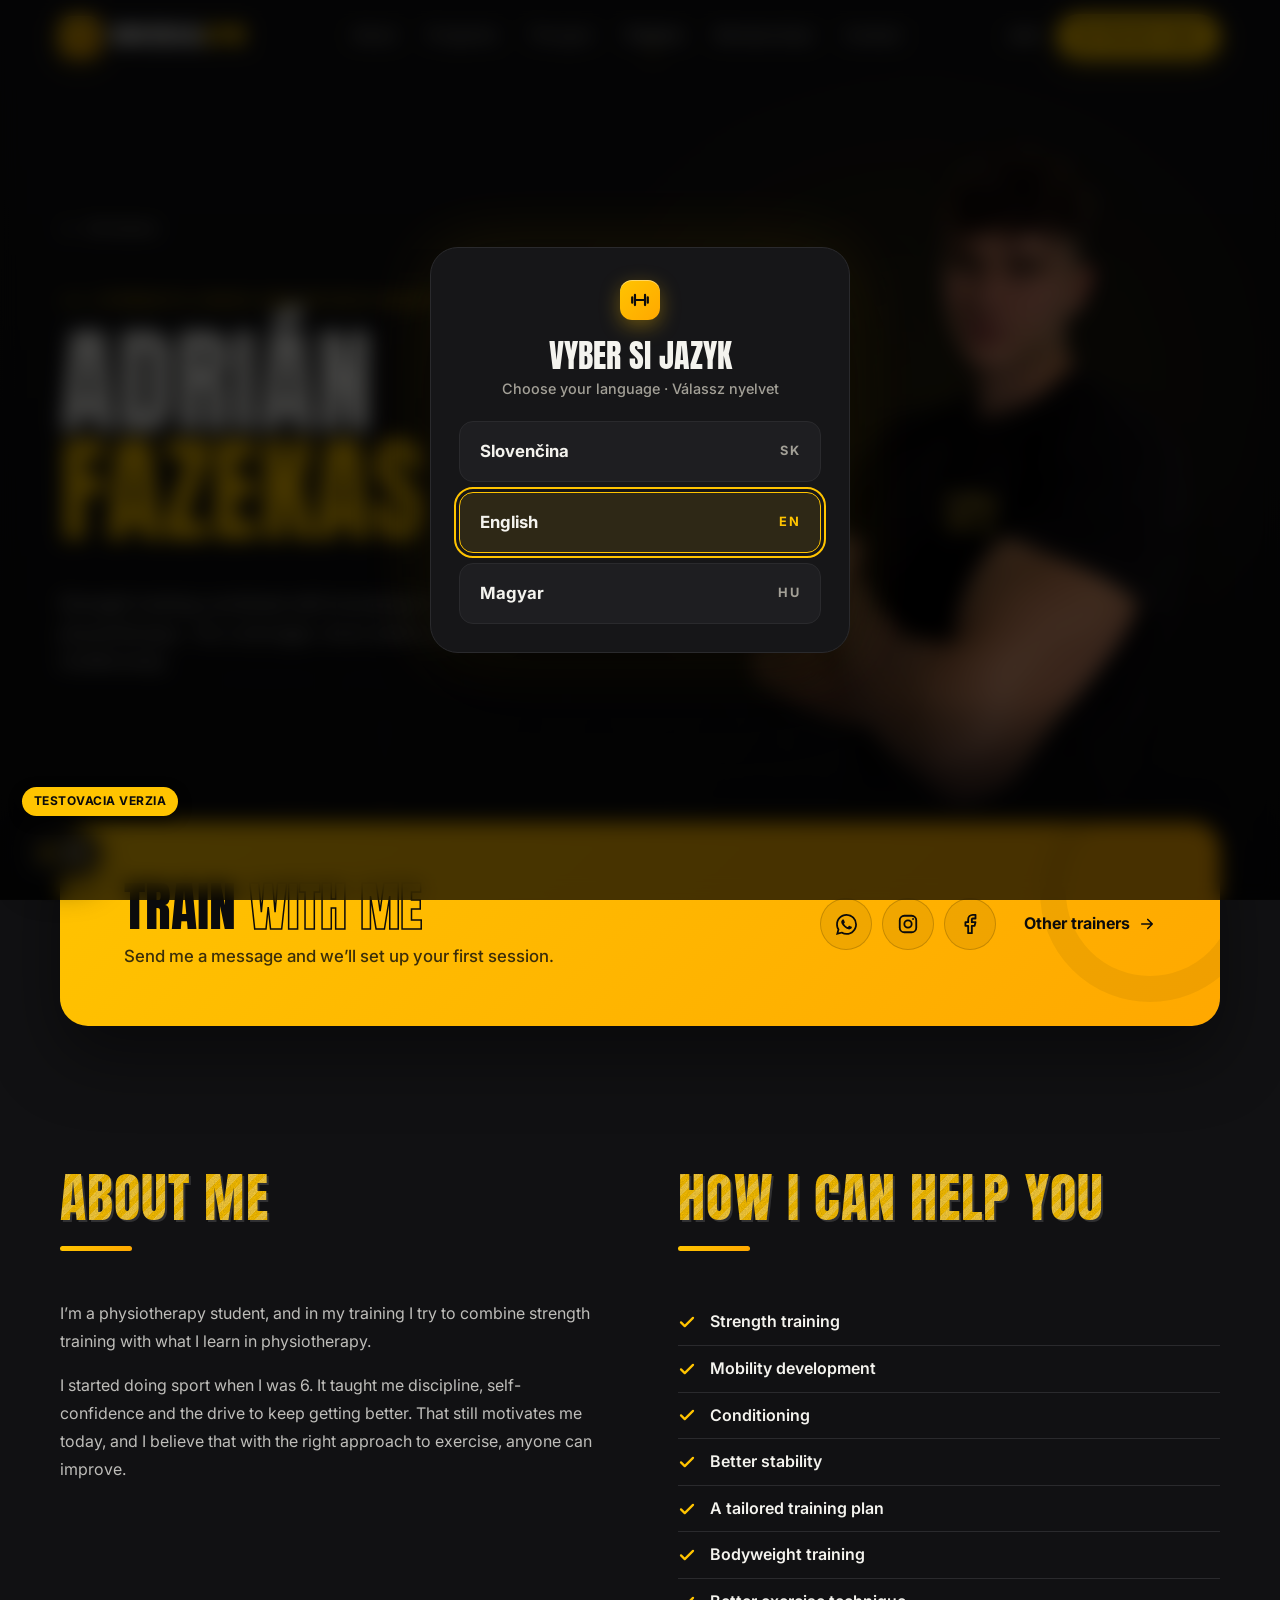
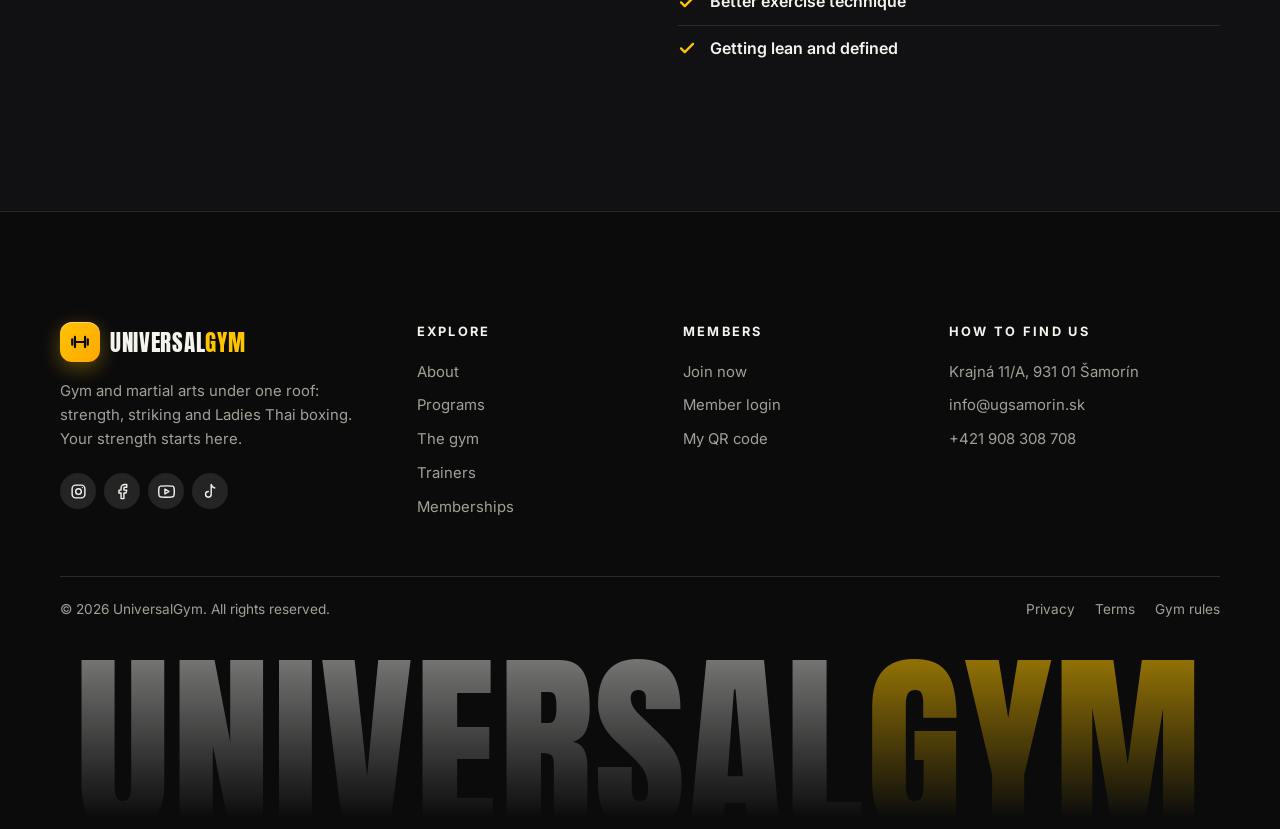
==== commit 54e20831: "photo optimalisatio" ====
--- a/docs/afazekas.html
+++ b/docs/afazekas.html
@@ -151,9 +151,9 @@
 
 					<figure class="tp-photo">
 						<img
-							src="assets/img/trainers/afazekas_2-web.png"
+							src="assets/img/trainers/afazekas_2.webp"
 							alt="Adrián Fazekas"
-							width="863"
+							width="753"
 							height="1100"
 						/>
 					</figure>
--- a/docs/assets/css/home.css
+++ b/docs/assets/css/home.css
@@ -988,10 +988,10 @@
 /* For the instant jump from a copy to the real card: no animations, so nothing visibly changes */
 .trainers.is-jumping, .trainers.is-jumping * { transition: none !important; scroll-behavior: auto !important; }
 
-/* With 3 cards in view (or 1 on phones) the trainers have a focus: home.js adds .has-focus to the
+/* With 3 cards in view the trainers have a focus: home.js adds .has-focus to the
    scroller and .is-center to the card in the middle. Every other card is smaller (name too) and
    darker, centred on the middle card's photo; it comes to full size once it reaches the middle.
-   With 2 in view there is no middle, so all cards stay normal.
+   With 2 in view, or 1 on phones, nothing is highlighted, so all cards stay normal.
    The photo and the name move, not .trainer-wrap: scroll snapping lines up with the wrap, so it must stay put.
    Both shrink around the centre of the photo, so they stay together: the name's origin is that same point,
    18px (its margin) plus half the photo's height (3:4, so 2/3 of the card width) above it. */
@@ -1866,11 +1866,27 @@
   .shot.wide { grid-column: span 2; }
   .caption small { display: none; }
   .trainers { --show: 1; --gap: 14px; }
-  /* One trainer in view: they keep their size, so the incoming one doesn't grow mid-swipe and look like it jumps */
-  .has-focus .trainer-wrap:not(.is-center) > * { scale: none; }
   .trainer-wrap { scroll-snap-align: center; }
-  .programs { grid-template-columns: 1fr; }
-  .program { min-height: 400px; }
+  /* Programs: a sideways swipe row, one card with the next one peeking in, edge to edge.
+     The padding keeps the cards' shadow from being cut off by the scroll box. */
+  .programs {
+    grid-template-columns: none;
+    grid-auto-flow: column;
+    grid-auto-columns: 85%;
+    gap: 14px;
+    margin: -16px calc(-1 * var(--gutter)) -32px;
+    padding: 16px var(--gutter) 32px;
+    overflow-x: auto;
+    overscroll-behavior-x: contain;
+    scroll-snap-type: x mandatory;
+    scroll-padding: 0 var(--gutter);
+    scrollbar-width: none;
+  }
+  .programs::-webkit-scrollbar { display: none; }
+  .program { min-height: 400px; scroll-snap-align: start; }
+  .program:hover, .program:focus-within { transform: none; } /* no lift: it would jump while swiping */
+  /* Cards out to the side would only fade in once swiped in: show them all with the row */
+  .js .programs .program.reveal { opacity: 1; transform: none; }
   .trainer .trainer-more { grid-template-rows: 1fr; } /* no hover on touch: show bios */
   .phone-chip { display: none; }
   .footer-grid { grid-template-columns: 1fr; }
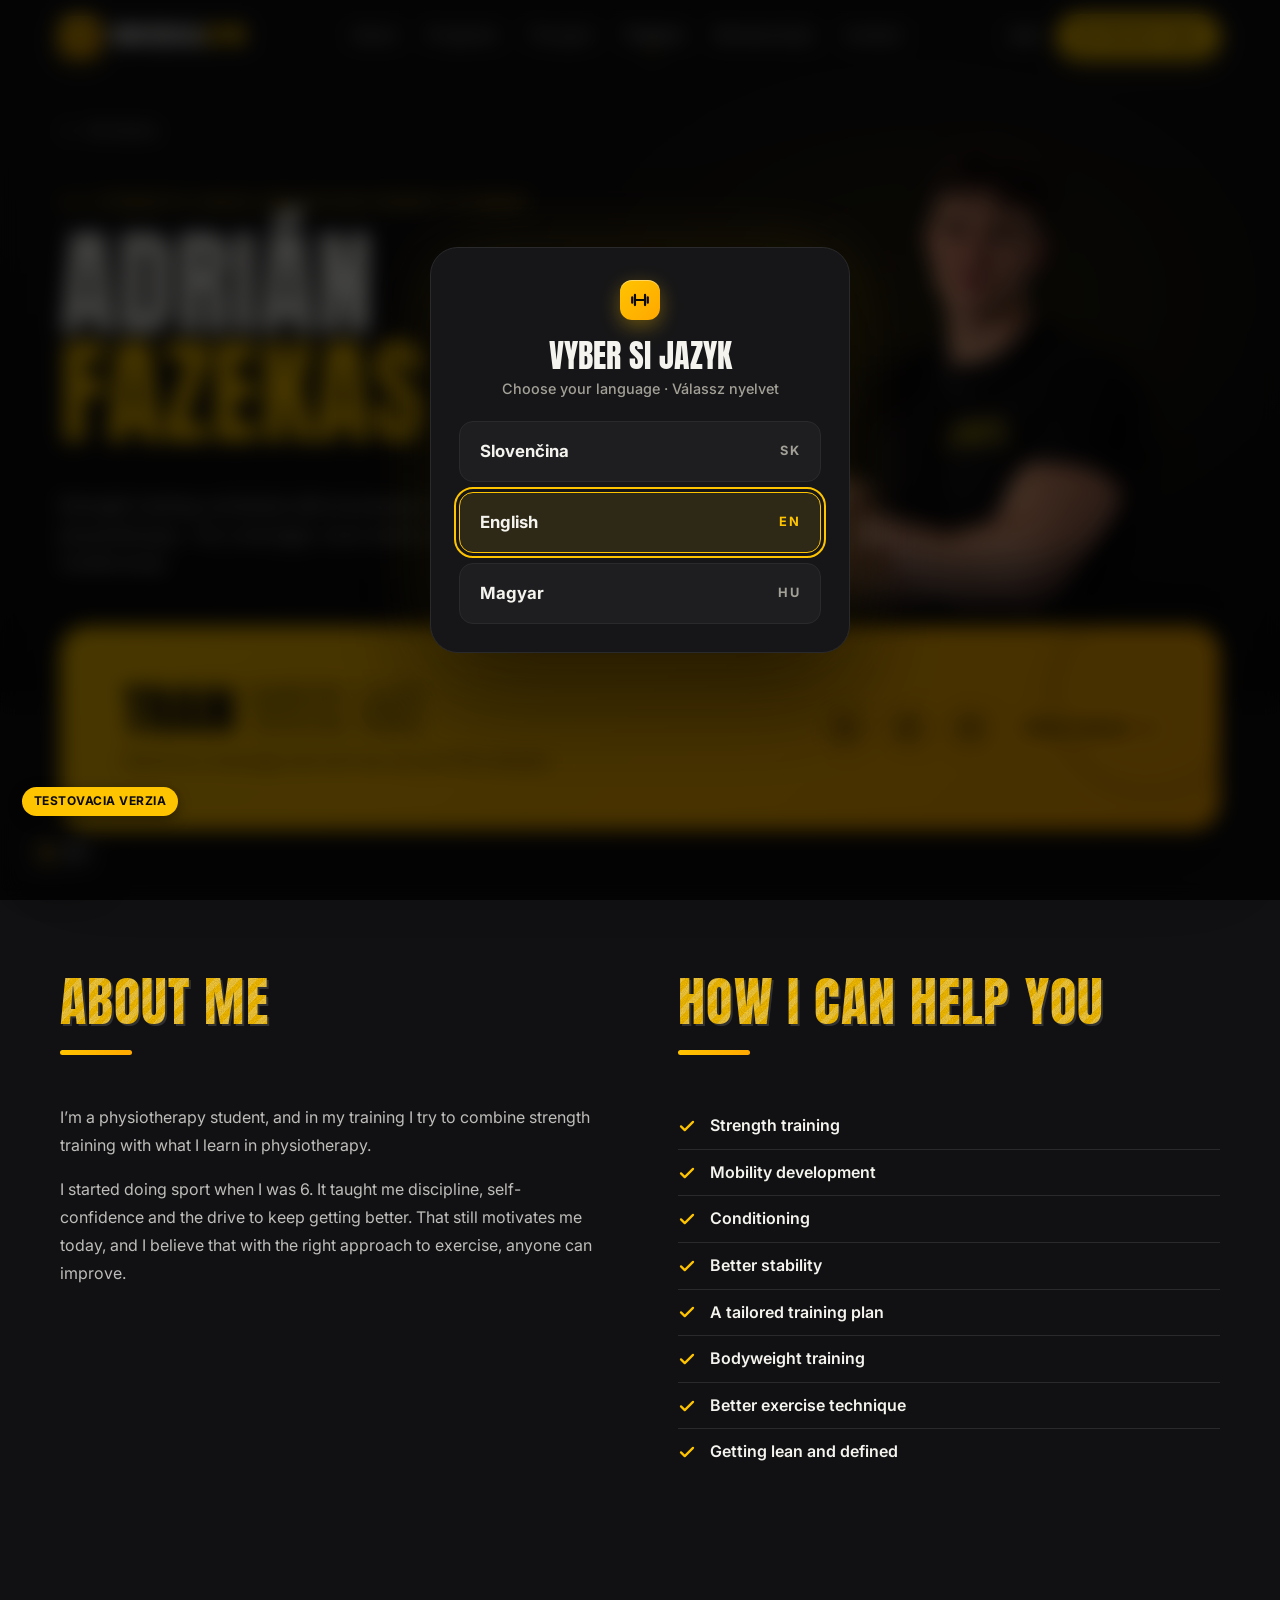
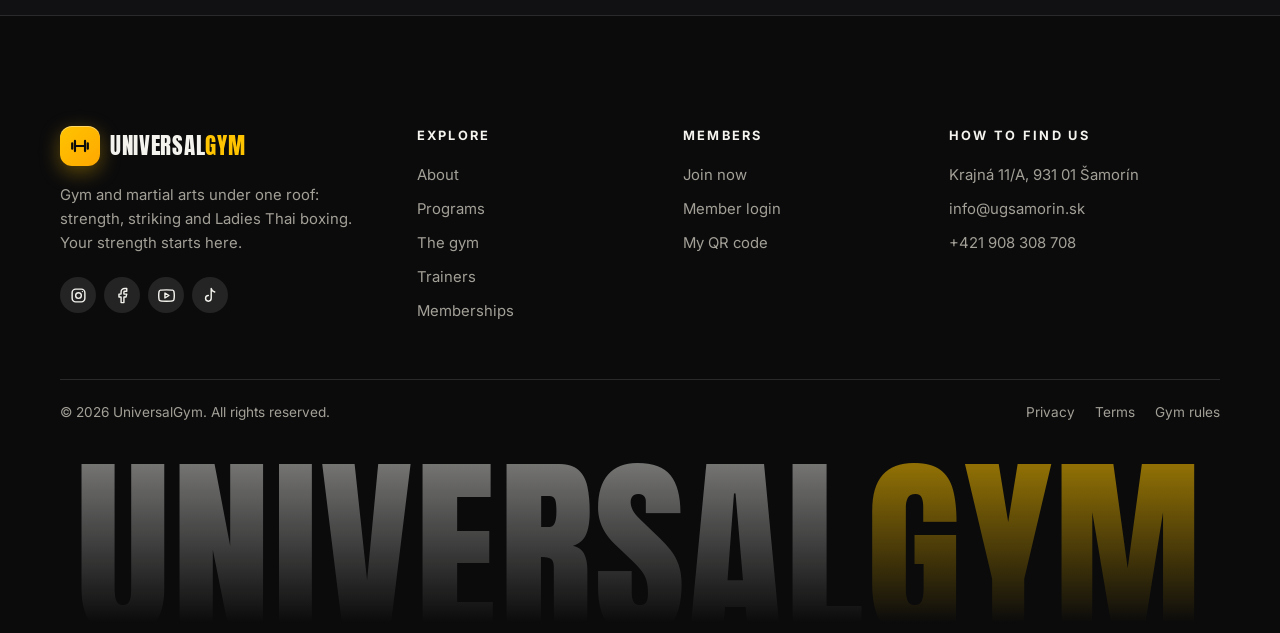
==== commit 459a84cc: "change afazekas picture 1 and add contact info" ====
--- a/docs/afazekas.html
+++ b/docs/afazekas.html
@@ -163,7 +163,7 @@
 			<!-- ===================== Contact card: overlaps the bottom of the intro and merges into the section below =====================
 			     Contact links: replace each # with the real link.
 			     WhatsApp: https://wa.me/421XXXXXXXXX (number without +, spaces or the first 0),
-			     Instagram: https://www.instagram.com/…, Facebook: https://www.facebook.com/… -->
+			     Instagram: https://www.instagram.com/…, E-mail: mailto:name@example.sk -->
 			<section class="tp-card-wrap" aria-labelledby="tp-card-title">
 				<div class="container">
 					<div class="tp-card">
@@ -173,9 +173,9 @@
 						</div>
 						<div class="tp-card-actions">
 							<div class="tp-card-social">
-								<a class="tp-social" href="#" target="_blank" rel="noopener" aria-label="WhatsApp"><svg class="tp-icon-fill" viewBox="0 0 24 24" aria-hidden="true"><path d="M17.472 14.382c-.297-.149-1.758-.867-2.03-.967-.273-.099-.471-.148-.67.15-.197.297-.767.966-.94 1.164-.173.199-.347.223-.644.075-.297-.15-1.255-.463-2.39-1.475-.883-.788-1.48-1.761-1.653-2.059-.173-.297-.018-.458.13-.606.134-.133.298-.347.446-.52.149-.174.198-.298.298-.497.099-.198.05-.371-.025-.52-.075-.149-.669-1.612-.916-2.207-.242-.579-.487-.5-.669-.51-.173-.008-.371-.01-.57-.01-.198 0-.52.074-.792.372-.272.297-1.04 1.016-1.04 2.479 0 1.462 1.065 2.875 1.213 3.074.149.198 2.096 3.2 5.077 4.487.709.306 1.262.489 1.694.625.712.227 1.36.195 1.871.118.571-.085 1.758-.719 2.006-1.413.248-.694.248-1.289.173-1.413-.074-.124-.272-.198-.57-.347m-5.421 7.403h-.004a9.87 9.87 0 0 1-5.031-1.378l-.361-.214-3.741.982.998-3.648-.235-.374a9.86 9.86 0 0 1-1.51-5.26c.001-5.45 4.436-9.884 9.888-9.884 2.64 0 5.122 1.03 6.988 2.898a9.825 9.825 0 0 1 2.893 6.994c-.003 5.45-4.437 9.884-9.885 9.884m8.413-18.297A11.815 11.815 0 0 0 12.05 0C5.495 0 .16 5.335.157 11.892c0 2.096.547 4.142 1.588 5.945L.057 24l6.305-1.654a11.882 11.882 0 0 0 5.683 1.448h.005c6.554 0 11.89-5.335 11.893-11.893a11.821 11.821 0 0 0-3.48-8.413z" /></svg></a>
-								<a class="tp-social" href="#" target="_blank" rel="noopener" aria-label="Instagram"><svg viewBox="0 0 24 24" aria-hidden="true"><rect x="3" y="3" width="18" height="18" rx="5" /><circle cx="12" cy="12" r="4" /><path d="M17.5 6.5h.01" /></svg></a>
-								<a class="tp-social" href="#" target="_blank" rel="noopener" aria-label="Facebook"><svg viewBox="0 0 24 24" aria-hidden="true"><path d="M18 2h-3a5 5 0 0 0-5 5v3H7v4h3v8h4v-8h3l1-4h-4V7a1 1 0 0 1 1-1h3z" /></svg></a>
+								<a class="tp-social" href="https://wa.me/421917664350" target="_blank" rel="noopener" aria-label="WhatsApp"><svg class="tp-icon-fill" viewBox="0 0 24 24" aria-hidden="true"><path d="M17.472 14.382c-.297-.149-1.758-.867-2.03-.967-.273-.099-.471-.148-.67.15-.197.297-.767.966-.94 1.164-.173.199-.347.223-.644.075-.297-.15-1.255-.463-2.39-1.475-.883-.788-1.48-1.761-1.653-2.059-.173-.297-.018-.458.13-.606.134-.133.298-.347.446-.52.149-.174.198-.298.298-.497.099-.198.05-.371-.025-.52-.075-.149-.669-1.612-.916-2.207-.242-.579-.487-.5-.669-.51-.173-.008-.371-.01-.57-.01-.198 0-.52.074-.792.372-.272.297-1.04 1.016-1.04 2.479 0 1.462 1.065 2.875 1.213 3.074.149.198 2.096 3.2 5.077 4.487.709.306 1.262.489 1.694.625.712.227 1.36.195 1.871.118.571-.085 1.758-.719 2.006-1.413.248-.694.248-1.289.173-1.413-.074-.124-.272-.198-.57-.347m-5.421 7.403h-.004a9.87 9.87 0 0 1-5.031-1.378l-.361-.214-3.741.982.998-3.648-.235-.374a9.86 9.86 0 0 1-1.51-5.26c.001-5.45 4.436-9.884 9.888-9.884 2.64 0 5.122 1.03 6.988 2.898a9.825 9.825 0 0 1 2.893 6.994c-.003 5.45-4.437 9.884-9.885 9.884m8.413-18.297A11.815 11.815 0 0 0 12.05 0C5.495 0 .16 5.335.157 11.892c0 2.096.547 4.142 1.588 5.945L.057 24l6.305-1.654a11.882 11.882 0 0 0 5.683 1.448h.005c6.554 0 11.89-5.335 11.893-11.893a11.821 11.821 0 0 0-3.48-8.413z" /></svg></a>
+								<a class="tp-social" href="https://www.instagram.com/adrian_fazekas9" target="_blank" rel="noopener" aria-label="Instagram"><svg viewBox="0 0 24 24" aria-hidden="true"><rect x="3" y="3" width="18" height="18" rx="5" /><circle cx="12" cy="12" r="4" /><path d="M17.5 6.5h.01" /></svg></a>
+								<a class="tp-social" href="mailto:adrifa103@gmail.com" aria-label="E-mail"><svg viewBox="0 0 24 24" aria-hidden="true"><rect x="3" y="5" width="18" height="14" rx="2" /><path d="m3 7 9 6 9-6" /></svg></a>
 							</div>
 							<a class="tp-card-link" href="index.html#trainers">
 								<span data-i18n="trainerPage.otherTrainers">Ďalší tréneri</span>
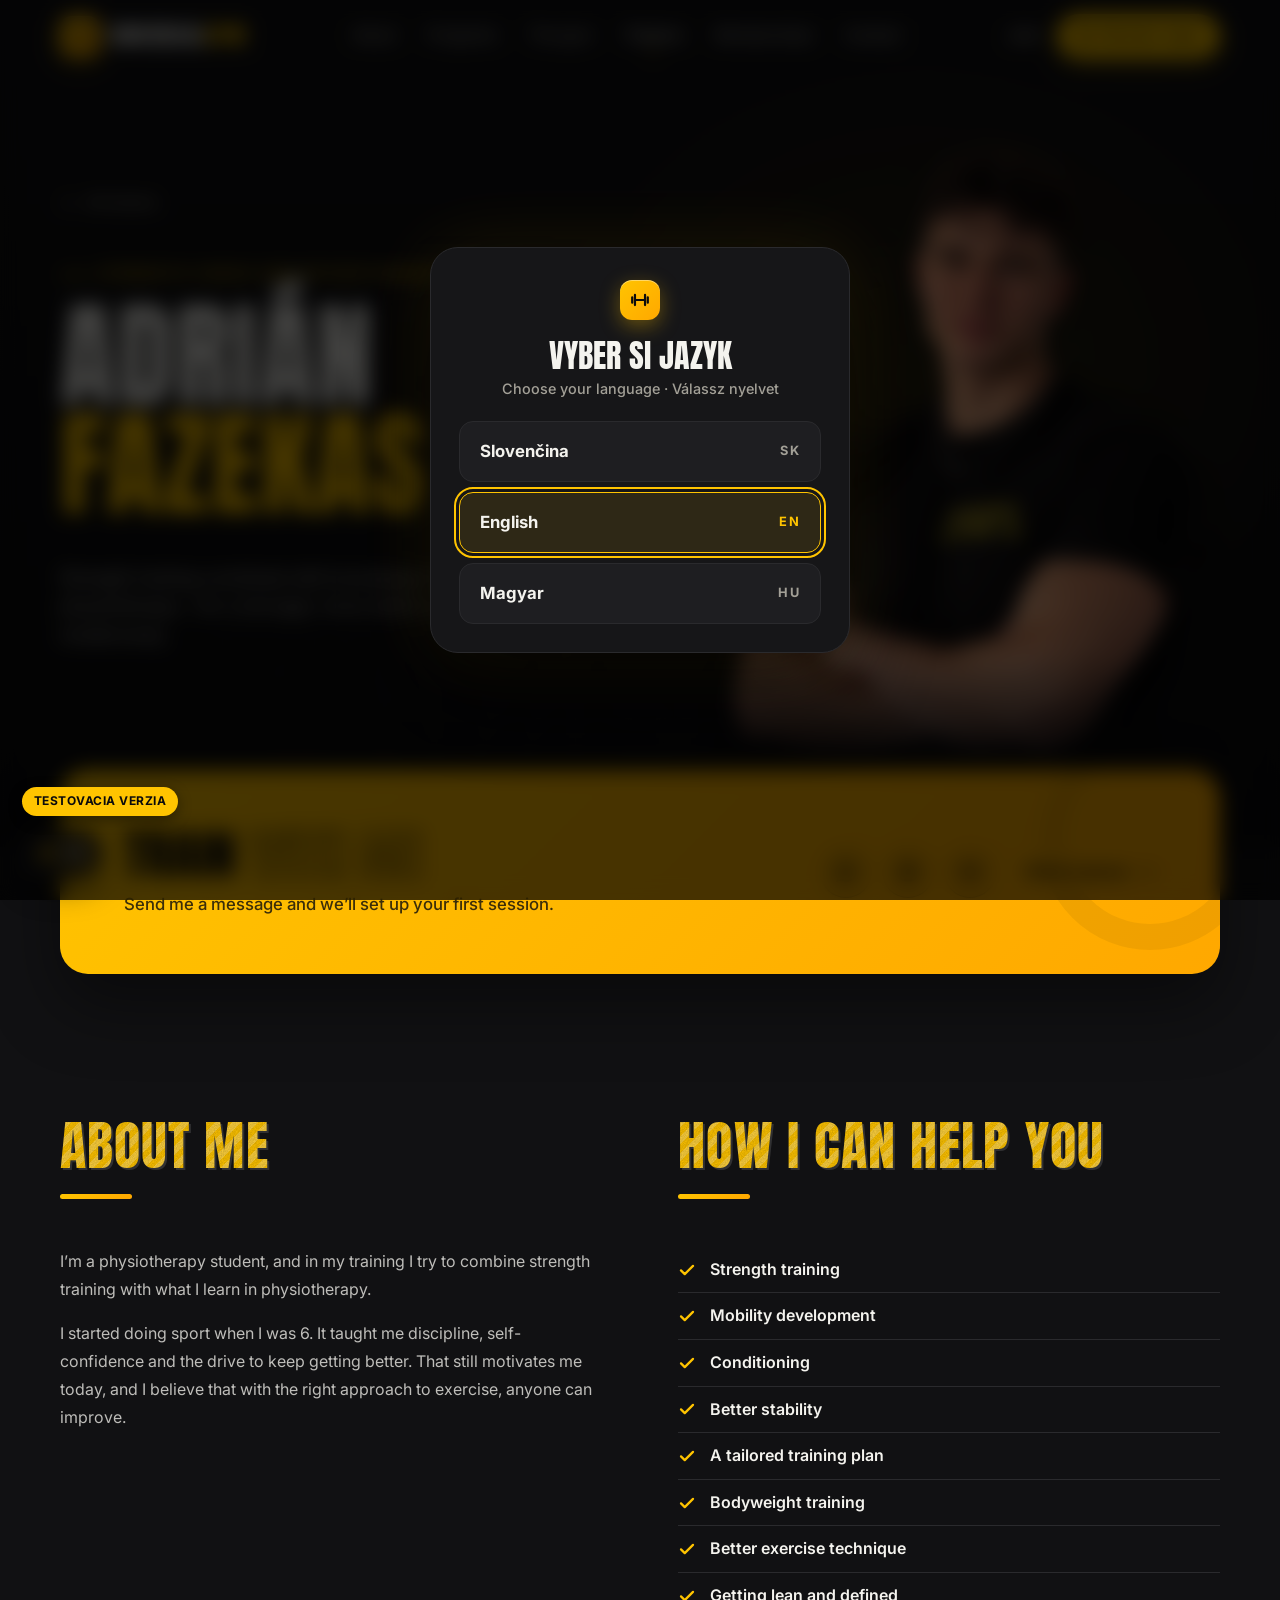
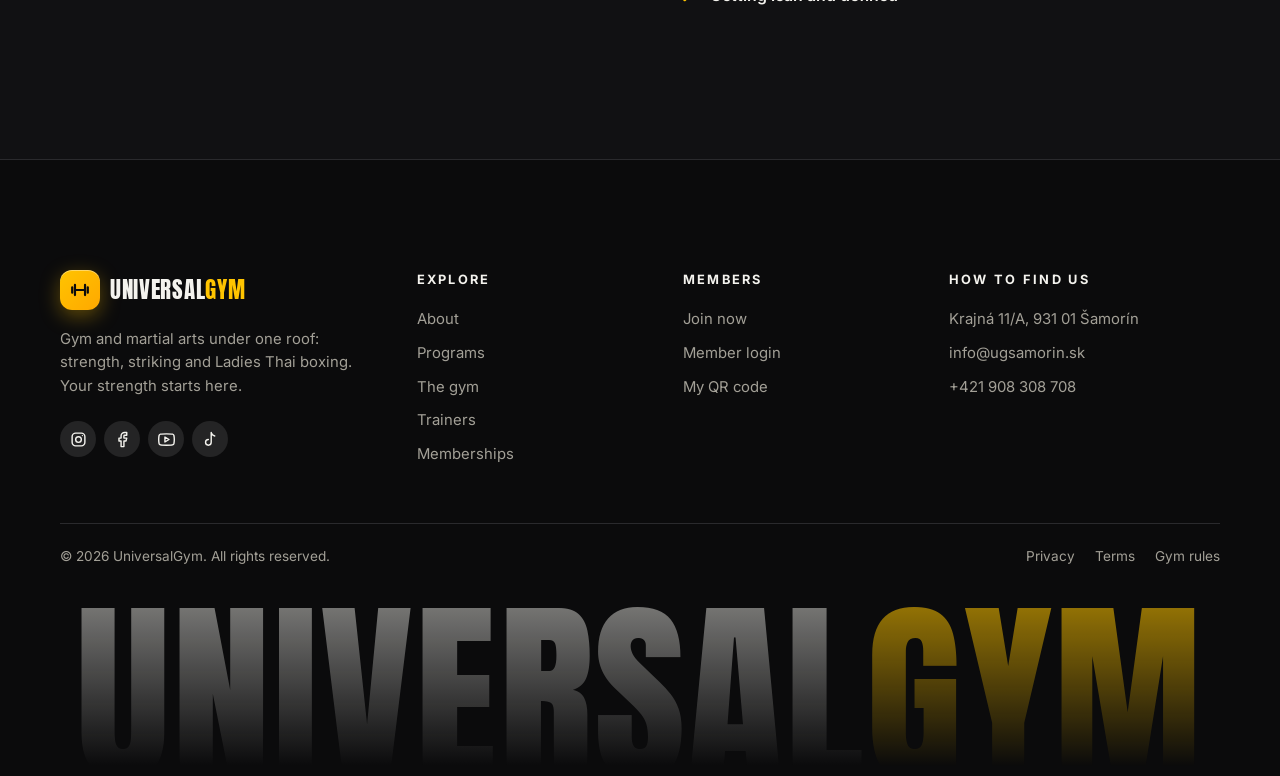
==== commit bdbfe6c4: "change photos and edit them" ====
--- a/docs/afazekas.html
+++ b/docs/afazekas.html
@@ -153,7 +153,7 @@
 						<img
 							src="assets/img/trainers/afazekas_2.webp"
 							alt="Adrián Fazekas"
-							width="753"
+							width="845"
 							height="1100"
 						/>
 					</figure>
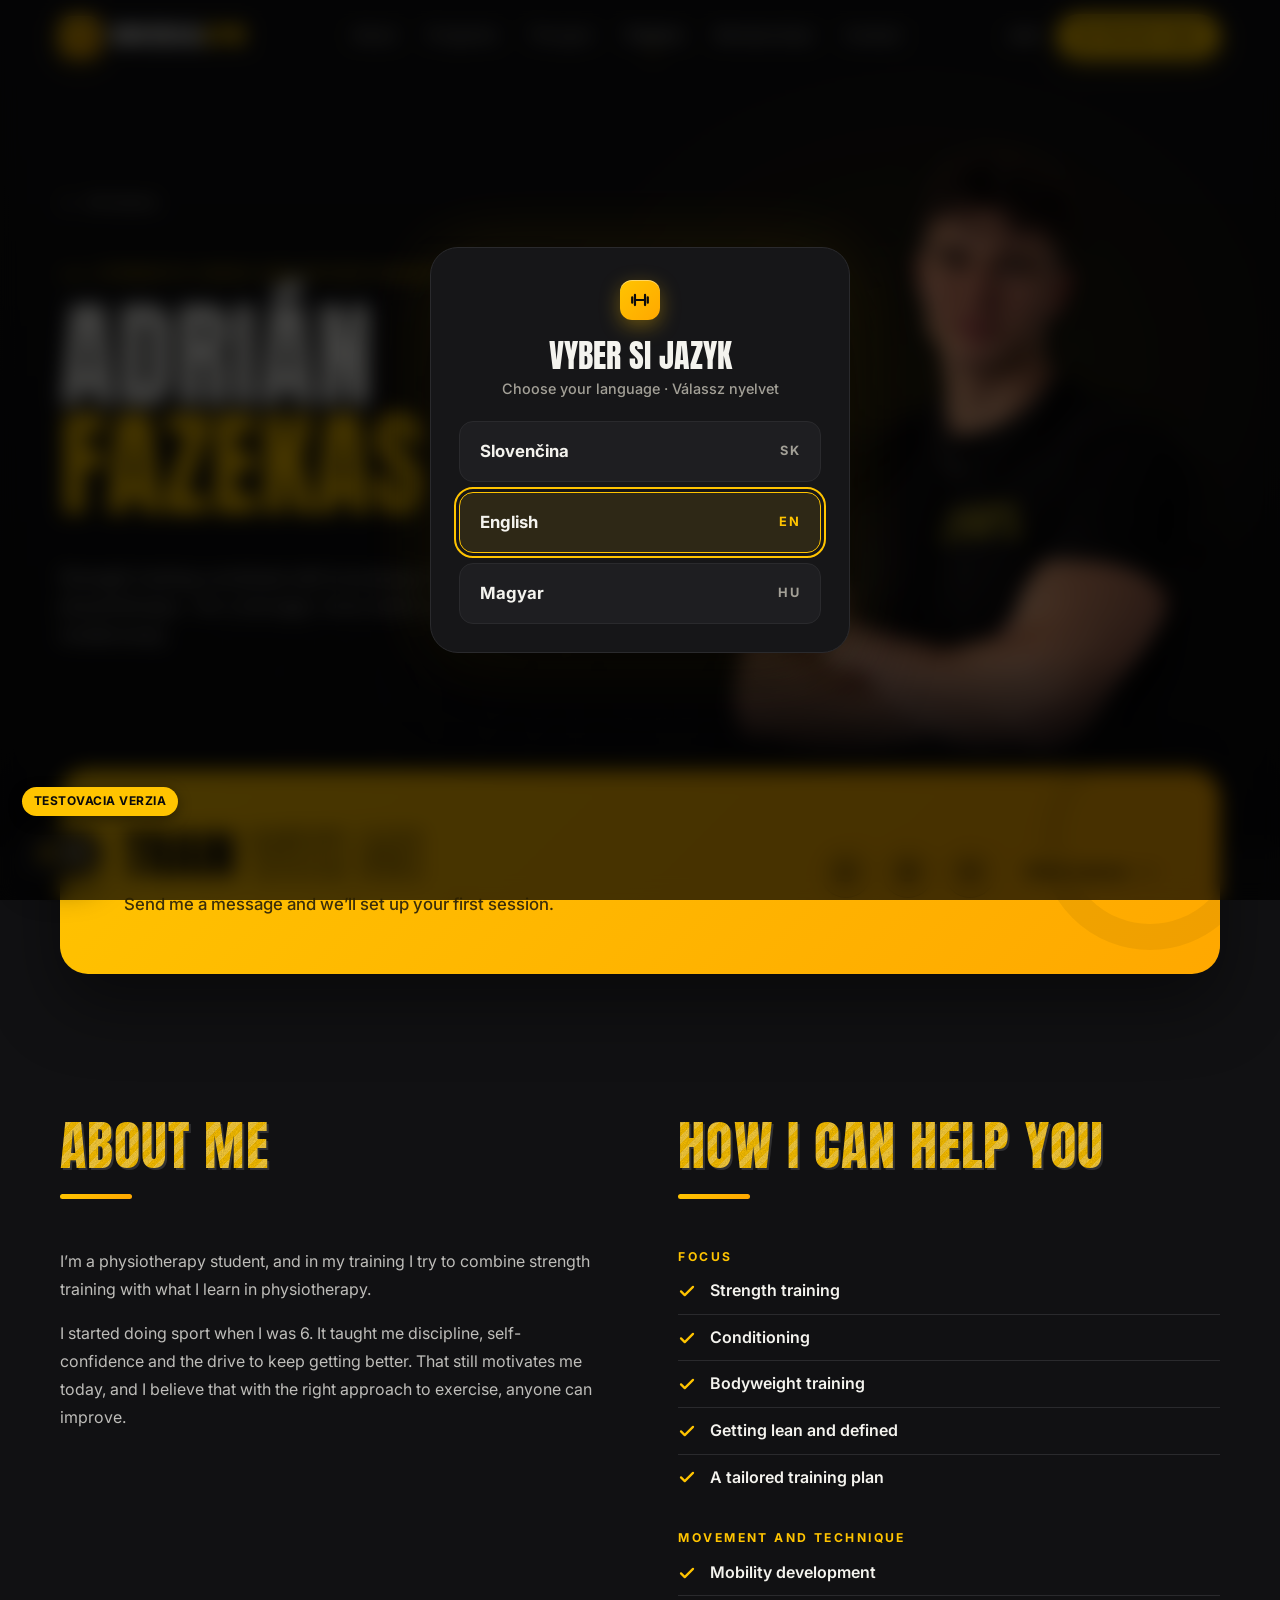
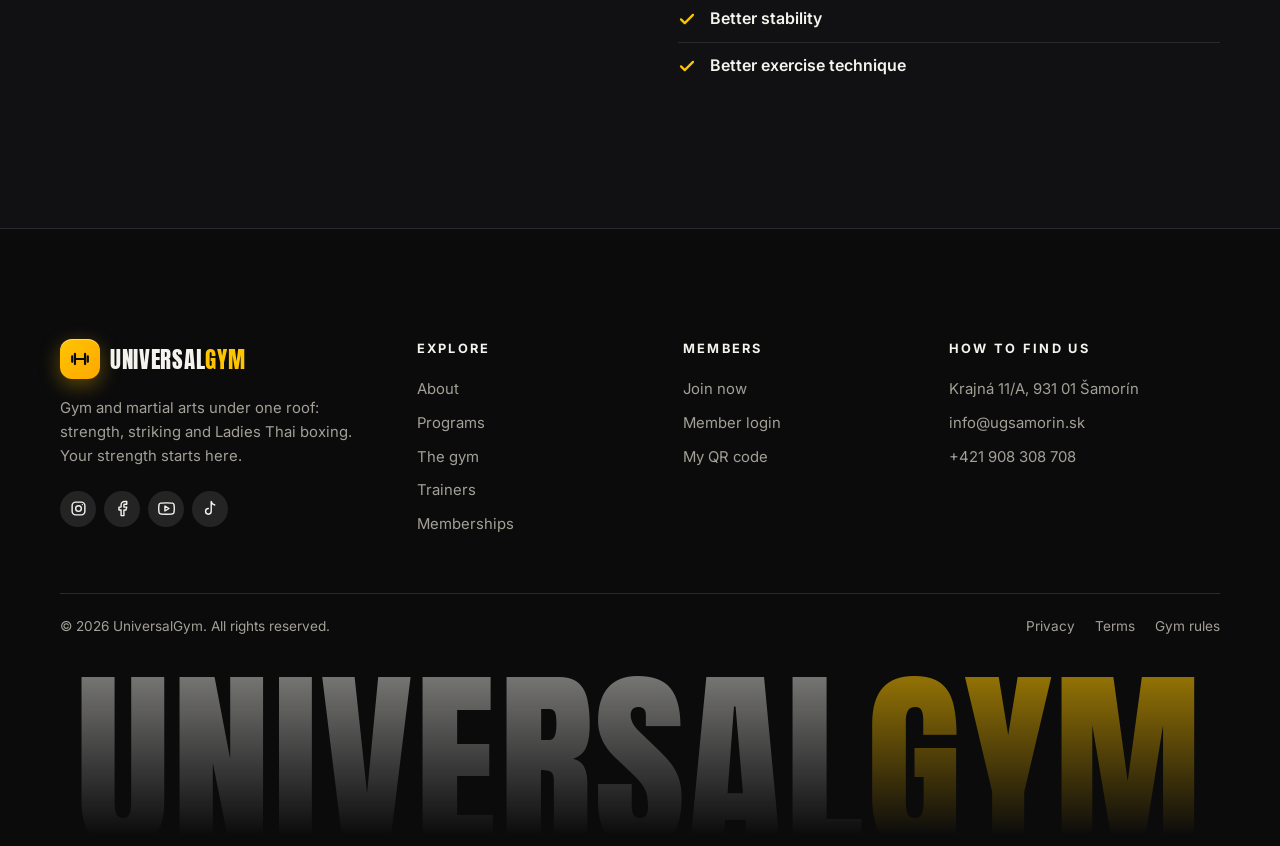
==== commit 07ab7ba8: "trainer section styling" ====
--- a/docs/afazekas.html
+++ b/docs/afazekas.html
@@ -24,9 +24,9 @@
 		<script>
 			document.documentElement.classList.add('js');
 		</script>
-		<script src="assets/locales/sk.js?v=17"></script>
-		<script src="assets/locales/en.js?v=17"></script>
-		<script src="assets/locales/hu.js?v=17"></script>
+		<script src="assets/locales/sk.js?v=18"></script>
+		<script src="assets/locales/en.js?v=18"></script>
+		<script src="assets/locales/hu.js?v=18"></script>
 		<script src="assets/js/i18n.js"></script>
 		<script src="assets/js/site-header.js" defer></script>
 		<script src="assets/js/home.js?v=12" defer></script>
@@ -199,18 +199,21 @@
 					</div>
 					<div class="reveal" style="--i: 1">
 						<h2 class="tp-about-title"><span data-i18n="trainerPage.help">V čom ti pomôžem</span></h2>
-						<!-- One <li> per item, any number (keys afazekas.help1, help2, …). class="is-detailed": longer items in normal
-						     weight, the part in <b> stands out.
-						     For groups with a small heading, see mbarczi.html (<p class="tp-help-group">). -->
+						<!-- Groups: a small heading (<p class="tp-help-group">) and a list under it; any number of groups and items.
+						     class="is-detailed" on a list: longer items in normal weight, the part in <b> stands out. -->
+						<p class="tp-help-group" data-i18n="afazekas.groupFocus">Zameranie</p>
 						<ul class="tp-help-list">
 							<li data-i18n="afazekas.help1">Silový tréning</li>
+							<li data-i18n="afazekas.help3">Kondičný tréning</li>
+							<li data-i18n="afazekas.help6">Cvičenie s vlastnou váhou</li>
+							<li data-i18n="afazekas.help8">Rysovanie postavy</li>
+							<li data-i18n="afazekas.help5">Tréningový plán na mieru</li>
+						</ul>
+						<p class="tp-help-group" data-i18n="afazekas.groupMovement">Pohyb a technika</p>
+						<ul class="tp-help-list">
 							<li data-i18n="afazekas.help2">Rozvoj mobility</li>
-							<li data-i18n="afazekas.help3">Kondičný tréning</li>
 							<li data-i18n="afazekas.help4">Zlepšenie stability</li>
-							<li data-i18n="afazekas.help5">Tréningový plán na mieru</li>
-							<li data-i18n="afazekas.help6">Cvičenie s vlastnou váhou</li>
 							<li data-i18n="afazekas.help7">Zlepšenie techniky cvičenia</li>
-							<li data-i18n="afazekas.help8">Rysovanie postavy</li>
 						</ul>
 					</div>
 				</div>
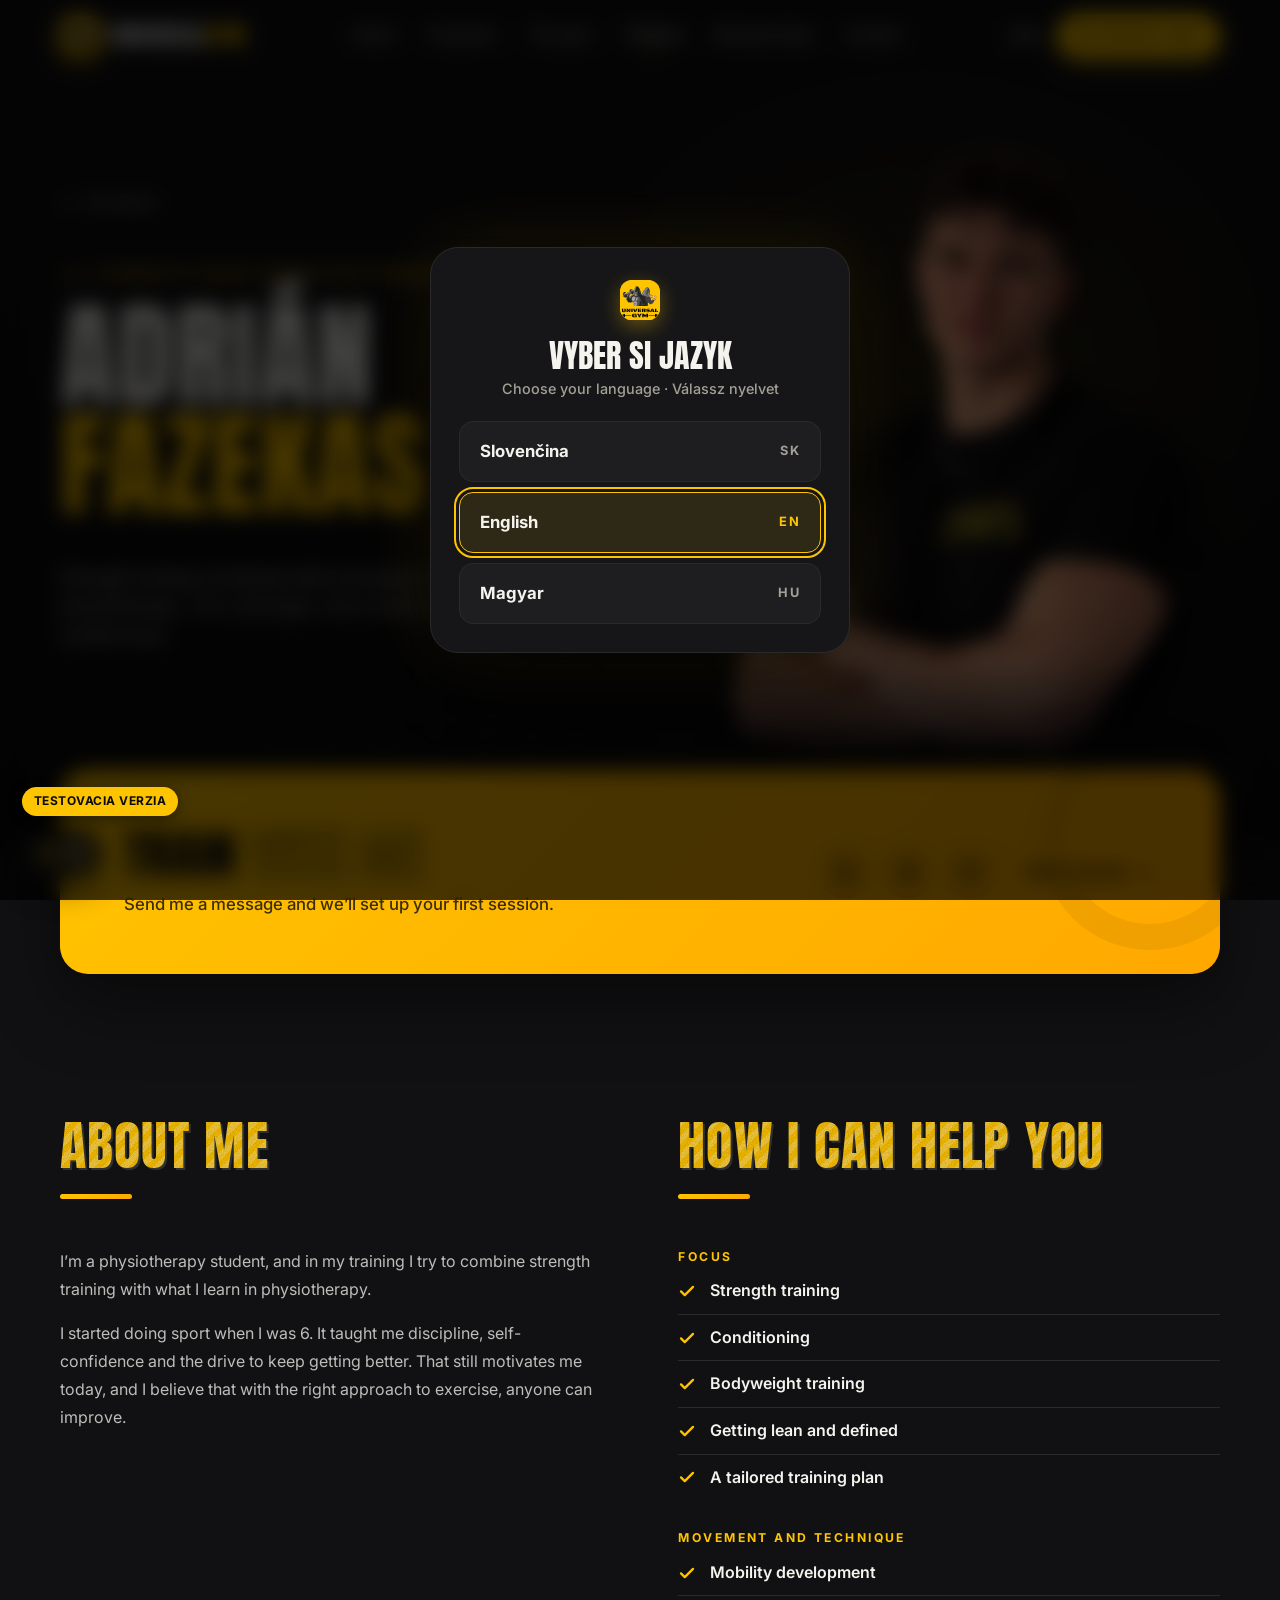
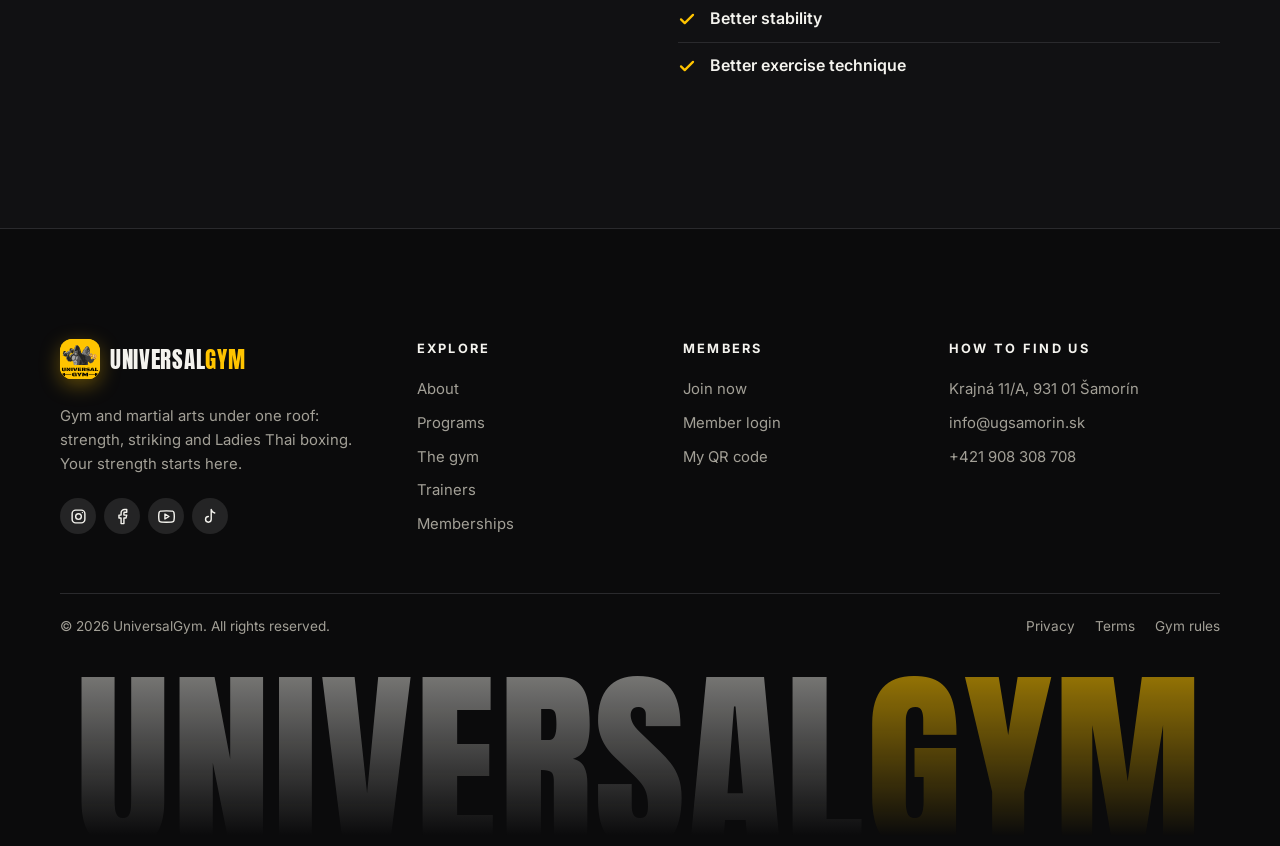
==== commit 6a004e61: "add logo and favicon" ====
--- a/docs/afazekas.html
+++ b/docs/afazekas.html
@@ -4,6 +4,9 @@
 		<meta charset="utf-8" />
 		<meta name="robots" content="noindex, nofollow" />
 		<meta name="viewport" content="width=device-width, initial-scale=1" />
+		<link rel="icon" href="assets/img/universal-gym-logo.svg" type="image/svg+xml" />
+		<link rel="icon" href="assets/img/favicon-32.png" type="image/png" sizes="32x32" />
+		<link rel="apple-touch-icon" href="assets/img/apple-touch-icon.png" />
 		<title data-i18n="afazekas.pageTitle">Adrián Fazekas – tréner | Universal Gym Šamorín</title>
 		<meta
 			name="description"
@@ -19,7 +22,7 @@
 			rel="stylesheet"
 		/>
 		<!-- home.css: colours, top bar, buttons, footer (same as the homepage); trainer.css: trainer pages -->
-		<link rel="stylesheet" href="assets/css/home.css?v=25" />
+		<link rel="stylesheet" href="assets/css/home.css?v=26" />
 		<link rel="stylesheet" href="assets/css/trainer.css?v=37" />
 		<script>
 			document.documentElement.classList.add('js');
@@ -51,12 +54,7 @@
 					aria-label="UniversalGym – úvod"
 					data-i18n-attr="aria-label:a11y.home"
 				>
-					<span class="logo-mark"
-						><svg viewBox="0 0 24 24" aria-hidden="true">
-							<path
-								d="M6.5 6.5v11M17.5 6.5v11M3.5 9v6M20.5 9v6M6.5 12h11"
-							/></svg
-					></span>
+					<span class="logo-mark"><img src="assets/img/universal-gym-logo.svg" alt="" /></span>
 					<span class="logo-word">Universal<span>Gym</span></span>
 				</a>
 
@@ -231,12 +229,7 @@
 							aria-label="UniversalGym – úvod"
 							data-i18n-attr="aria-label:a11y.home"
 						>
-							<span class="logo-mark"
-								><svg viewBox="0 0 24 24" aria-hidden="true">
-									<path
-										d="M6.5 6.5v11M17.5 6.5v11M3.5 9v6M20.5 9v6M6.5 12h11"
-									/></svg
-							></span>
+							<span class="logo-mark"><img src="assets/img/universal-gym-logo.svg" alt="" /></span>
 							<span class="logo-word">Universal<span>Gym</span></span>
 						</a>
 						<p data-i18n="footer.about">
@@ -370,10 +363,7 @@
 			hidden
 		>
 			<div class="lang-card">
-				<span class="logo-mark"
-					><svg viewBox="0 0 24 24" aria-hidden="true">
-						<path d="M6.5 6.5v11M17.5 6.5v11M3.5 9v6M20.5 9v6M6.5 12h11" /></svg
-				></span>
+				<span class="logo-mark"><img src="assets/img/universal-gym-logo.svg" alt="" /></span>
 				<!-- Shown in all three languages on purpose: the visitor has not picked one yet. -->
 				<h2 id="lang-modal-title">
 					Vyber si jazyk<span>Choose your language · Válassz nyelvet</span>
--- a/docs/assets/css/home.css
+++ b/docs/assets/css/home.css
@@ -239,12 +239,13 @@
   width: 40px;
   height: 40px;
   border-radius: 12px;
-  background: var(--gradient);
-  box-shadow: 0 6px 20px var(--primary-glow), inset 0 1px 0 rgba(255 255 255 / 0.4);
+  overflow: hidden;
+  background: var(--primary);
+  box-shadow: 0 6px 20px var(--primary-glow);
   transition: transform 400ms var(--ease);
 }
 .logo:hover .logo-mark { transform: rotate(-12deg) scale(1.08); }
-.logo-mark svg { width: 22px; height: 22px; fill: none; stroke: var(--on-primary); stroke-width: 2.4; stroke-linecap: round; }
+.logo-mark img { display: block; width: 100%; height: 100%; }
 .logo-word { font-family: var(--font-display); font-size: 1.45rem; letter-spacing: 0.03em; text-transform: uppercase; }
 .logo-word span { color: var(--primary); }
 
@@ -606,7 +607,7 @@
 
 
 .hero-title {
-  margin: 0 0 40px;
+  margin: 0 0 calc(40px + 0.39em); /* + the 1.5 × 0.26em that line 3 is nudged down */
   font-family: var(--font-display);
   font-size: clamp(3.4rem, 10vw, 7rem);
   font-weight: 400;
@@ -616,12 +617,12 @@
 }
 
 /* Each line slides up from behind a mask */
-.hero-title .line { display: block; overflow: hidden; padding: 0.14em 0 0.04em; margin-top: -0.14em; } /* top room keeps accents (É, Á, Ü) from being clipped */
+.hero-title .line { display: block; overflow: hidden; padding: 0.22em 0 0.04em; margin-top: -0.22em; } /* top room keeps accents (É, Á, Ü) and the outlined letters from being clipped */
 /* Lines 2 and 3 are nudged down (without changing the headline's height, so line 1 and
    everything around it stay exactly where they were) so accents like Č and Í don't touch the line above. */
-.hero-title .line { --nudge: 0.08em; position: relative; }
+.hero-title .line { --nudge: 0.26em; position: relative; }
 .hero-title .line:nth-child(2) { top: var(--nudge); }
-.hero-title .line:nth-child(3) { top: calc(var(--nudge) * 2); }
+.hero-title .line:nth-child(3) { top: calc(var(--nudge) * 1.5); }
 .hero-title .line > span { display: inline-block; transform: translateY(110%); animation: line-up 1s var(--ease-out) forwards; animation-delay: calc(150ms + var(--i, 0) * 130ms); }
 @keyframes line-up { to { transform: none; } }
 
@@ -754,6 +755,8 @@
    ===================================================================== */
 
 .programs { display: grid; grid-template-columns: repeat(3, 1fr); gap: 20px; }
+/* A last card alone in its row spans the whole row instead of leaving a gap */
+.programs > .program:last-child:nth-child(3n + 1) { grid-column: 1 / -1; }
 
 .program {
   position: relative;
@@ -842,21 +845,16 @@
 .program:hover .program-time svg, .program:focus-within .program-time svg { stroke: var(--on-primary); }
 .program-body > p:not(.program-time) { margin: 0; color: color-mix(in srgb, var(--text) 80%, transparent); font-size: 0.95rem; }
 
-.program-more { display: grid; grid-template-rows: 0fr; transition: grid-template-rows 500ms var(--ease); }
-.program-more > div { overflow: hidden; }
-.program:hover .program-more, .program:focus-within .program-more { grid-template-rows: 1fr; }
-.program-more ul { display: grid; gap: 8px; margin: 18px 0 0; padding: 16px 0 0; border-top: 1px solid rgba(255 255 255 / 0.15); list-style: none; font-size: 0.9rem; }
-.program-more li { display: flex; gap: 10px; }
-.program-more svg { flex: none; width: 18px; height: 18px; margin-top: 2px; padding: 3px; border-radius: 50%; background: var(--primary); fill: none; stroke: var(--on-primary); stroke-width: 3.5; stroke-linecap: round; stroke-linejoin: round; }
-
 /* =====================================================================
    Gym gallery (bento grid + lightbox)
    ===================================================================== */
 
+/* Every photo gets an explicit grid-area in the HTML (--area on desktop, --area-m on phones),
+   from hand-made layouts per photo count, so the gallery always tiles a clean rectangle. */
 .gallery {
   display: grid;
-  grid-template-columns: repeat(4, 1fr);
-  grid-auto-rows: 220px;
+  grid-template-columns: repeat(12, 1fr);
+  grid-auto-rows: clamp(64px, 8vw, 112px);
   gap: 16px;
 }
 
@@ -871,11 +869,8 @@
   cursor: zoom-in;
   text-align: left;
   color: var(--text);
-}
-.shot.wide { grid-column: span 2; }
-.shot.tall { grid-row: span 2; }
-.shot.big { grid-column: span 2; grid-row: span 2; }
-.shot.full { grid-column: 1 / -1; }
+  grid-area: var(--area, auto);
+}
 
 .shot img { width: 100%; height: 100%; object-fit: cover; transition: transform 900ms var(--ease-out), filter 500ms ease; filter: saturate(0.85) brightness(0.85); }
 .shot:hover img, .shot:focus-visible img { transform: scale(1.08); filter: saturate(1.05) brightness(1); }
@@ -896,6 +891,8 @@
   transition: transform 400ms var(--ease);
 }
 .shot:hover .caption, .shot:focus-visible .caption { transform: none; }
+/* Touch screens have no hover, so show captions in their final position */
+@media (hover: none) { .shot .caption { transform: none; } }
 .caption b { display: block; font-size: 1.05rem; }
 .caption small { color: color-mix(in srgb, var(--text) 70%, transparent); font-size: 0.82rem; }
 
@@ -914,6 +911,25 @@
 }
 .caption .zoom svg { width: 18px; height: 18px; fill: none; stroke: currentColor; stroke-width: 2.4; stroke-linecap: round; }
 .shot:hover .zoom, .shot:focus-visible .zoom { opacity: 1; transform: none; }
+
+/* "Show all photos" link under the homepage gallery and galeria.html */
+.gallery-more { margin: 32px 0 0; text-align: center; }
+.gallery-more a, .gallery-back {
+  display: inline-flex;
+  align-items: center;
+  gap: 8px;
+  font-weight: 600;
+  text-decoration: none;
+  transition: color 200ms ease;
+}
+.gallery-more a { color: var(--primary); }
+.gallery-more a:hover { color: var(--text); }
+.gallery-back { margin-bottom: clamp(28px, 4vw, 44px); color: var(--muted); font-size: 0.85rem; }
+.gallery-back:hover { color: var(--primary); }
+.gallery-more svg, .gallery-back svg { width: 18px; height: 18px; fill: none; stroke: currentColor; stroke-width: 2; stroke-linecap: round; stroke-linejoin: round; transition: transform 250ms var(--ease); }
+.gallery-more a:hover svg { transform: translateX(4px); }
+.gallery-back:hover svg { transform: translateX(-4px); }
+.gallery-page { padding-top: calc(var(--topbar-h) + clamp(40px, 6vw, 72px)); }
 
 /* Lightbox */
 .lightbox {
@@ -1472,6 +1488,9 @@
   color: rgba(0 0 0 / 0.08);
 }
 .cta-inner { display: flex; flex-wrap: wrap; align-items: center; justify-content: space-between; gap: 28px; }
+/* The text shrinks before the button wraps, so on desktop the button stays on the right */
+.cta-inner > div { flex: 1 1 320px; min-width: 0; }
+.cta-inner > .btn { flex: none; }
 .cta h2 { margin: 0 0 8px; font-family: var(--font-display); font-size: clamp(2.2rem, 5vw, 3.6rem); font-weight: 400; line-height: 1.08; text-transform: uppercase; }
 .cta p { margin: 0; max-width: 480px; font-weight: 500; opacity: 0.8; }
 
@@ -1650,8 +1669,9 @@
   .trainers::before, .trainers::after { content: none; } /* no middle with 2 in view */
   .trainer-wrap { scroll-snap-align: start; }
   .programs { grid-template-columns: repeat(2, 1fr); }
+  .programs > .program:last-child:nth-child(3n + 1) { grid-column: auto; }
+  .programs > .program:last-child:nth-child(2n + 1) { grid-column: 1 / -1; }
   .program { min-height: 420px; }
-  .program .program-more { grid-template-rows: 1fr; } /* show details without hover */
   .footer-grid { grid-template-columns: 1fr 1fr; }
 }
 
@@ -1660,7 +1680,6 @@
   .about-media { max-width: 520px; margin: 0 auto 40px; }
   .plans { grid-template-columns: 1fr; max-width: 460px; margin: 0 auto; gap: 30px; }
   .plans[data-count] { grid-template-columns: 1fr; }
-  .gallery { grid-template-columns: repeat(2, 1fr); grid-auto-rows: 180px; }
   .phone-wrap { margin-top: 20px; }
   /* Member portal on narrow screens: text, steps, then the phone, then the buttons.
      The text column 'dissolves' so its parts can be reordered around the phone. */
@@ -1837,13 +1856,13 @@
   :root { --gutter: 16px; --topbar-h: 64px; }
   /* Bigger hero headline on phones. English gets its own size because
      "YOUR STRENGTH" is much wider than the Slovak and Hungarian lines. */
-  .hero-title { font-size: clamp(3.4rem, calc(20vw - 2px), 5.5rem); }
+  .hero-title { font-size: clamp(3.4rem, calc(20vw - 2px), 5.5rem); margin-bottom: 40px; } /* the stats make room for the nudge here */
   html[lang="en"] .hero-title { font-size: clamp(3rem, calc(17vw - 6px), 5.5rem); }
   /* Taller letters without making the lines wider: each line is stretched vertically,
      and the extra margin makes room for the stretched height (about 25% of a line). */
-  .hero-title .line { transform: scaleY(1.25); transform-origin: top left; margin-bottom: 0.36em; --nudge: 0.18em; }
-  /* the stats move down by as much as line 3 was nudged (2 × 0.18em of the headline size), so they don't touch it */
-  .hero .hero-stats { position: relative; top: calc(clamp(3.4rem, calc(20vw - 2px), 5.5rem) * 0.36); }
+  .hero-title .line { transform: scaleY(1.25); transform-origin: top left; margin-bottom: 0.36em; --nudge: 0.42em; }
+  /* the stats move down by as much as line 3 was nudged (1.5 × 0.42em of the headline size), so they don't touch it */
+  .hero .hero-stats { position: relative; top: calc(clamp(3.4rem, calc(20vw - 2px), 5.5rem) * 0.63); }
   .lang-fab { left: 16px; bottom: 16px; height: 46px; padding: 0 14px 0 12px; }
   /* Contact panels: let them shrink to the screen and wrap long text (the email), so they stay centred */
   .visit-grid { grid-template-columns: minmax(0, 1fr); }
@@ -1852,18 +1871,21 @@
   .panel h3 { font-size: 1.7rem; }
   .hero { padding-bottom: 100px; }
   .hero-actions .btn { flex: 1 1 100%; }
+  .cta-inner > .btn { flex: 1 1 100%; } /* full width under the text, so the long label fits */
   .hero .hero-actions { display: none; } /* phones: no buttons in the hero (they're in the navbar menu and further down) */
   .title { font-size: clamp(2.6rem, 12.5vw, 3.6rem); } /* bigger section headings on phones */
-  .hero-stats { display: grid; grid-template-columns: repeat(3, auto); justify-content: space-between; gap: 16px; margin-top: 40px; }
+  .hero-stats { display: grid; grid-auto-flow: column; justify-content: space-between; gap: 16px; margin-top: 40px; }
   .hero-stats strong { font-size: 1.8rem; }
   .hero-stats small { font-size: 0.75rem; }
   .account-slot .login-link { padding: 9px 14px; font-size: 0.88rem; }
   .features { grid-template-columns: 1fr; }
   .about-media .frame-small { right: -8px; bottom: -24px; }
   .spin-badge { top: -24px; left: -12px; width: 110px; height: 110px; }
-  .gallery { grid-template-columns: 1fr 1fr; grid-auto-rows: 150px; gap: 10px; }
-  .shot.big { grid-column: span 2; }
-  .shot.wide { grid-column: span 2; }
+  /* Phones: their own layouts on a 4-column grid */
+  .gallery { grid-template-columns: repeat(4, 1fr); grid-auto-rows: clamp(52px, 17vw, 84px); gap: 8px; }
+  .shot { grid-area: var(--area-m, auto); border-radius: 16px; }
+  .shot .caption { left: 14px; right: 14px; bottom: 12px; }
+  .caption b { font-size: 0.95rem; }
   .caption small { display: none; }
   .trainers { --show: 1; --gap: 14px; }
   .trainer-wrap { scroll-snap-align: center; }
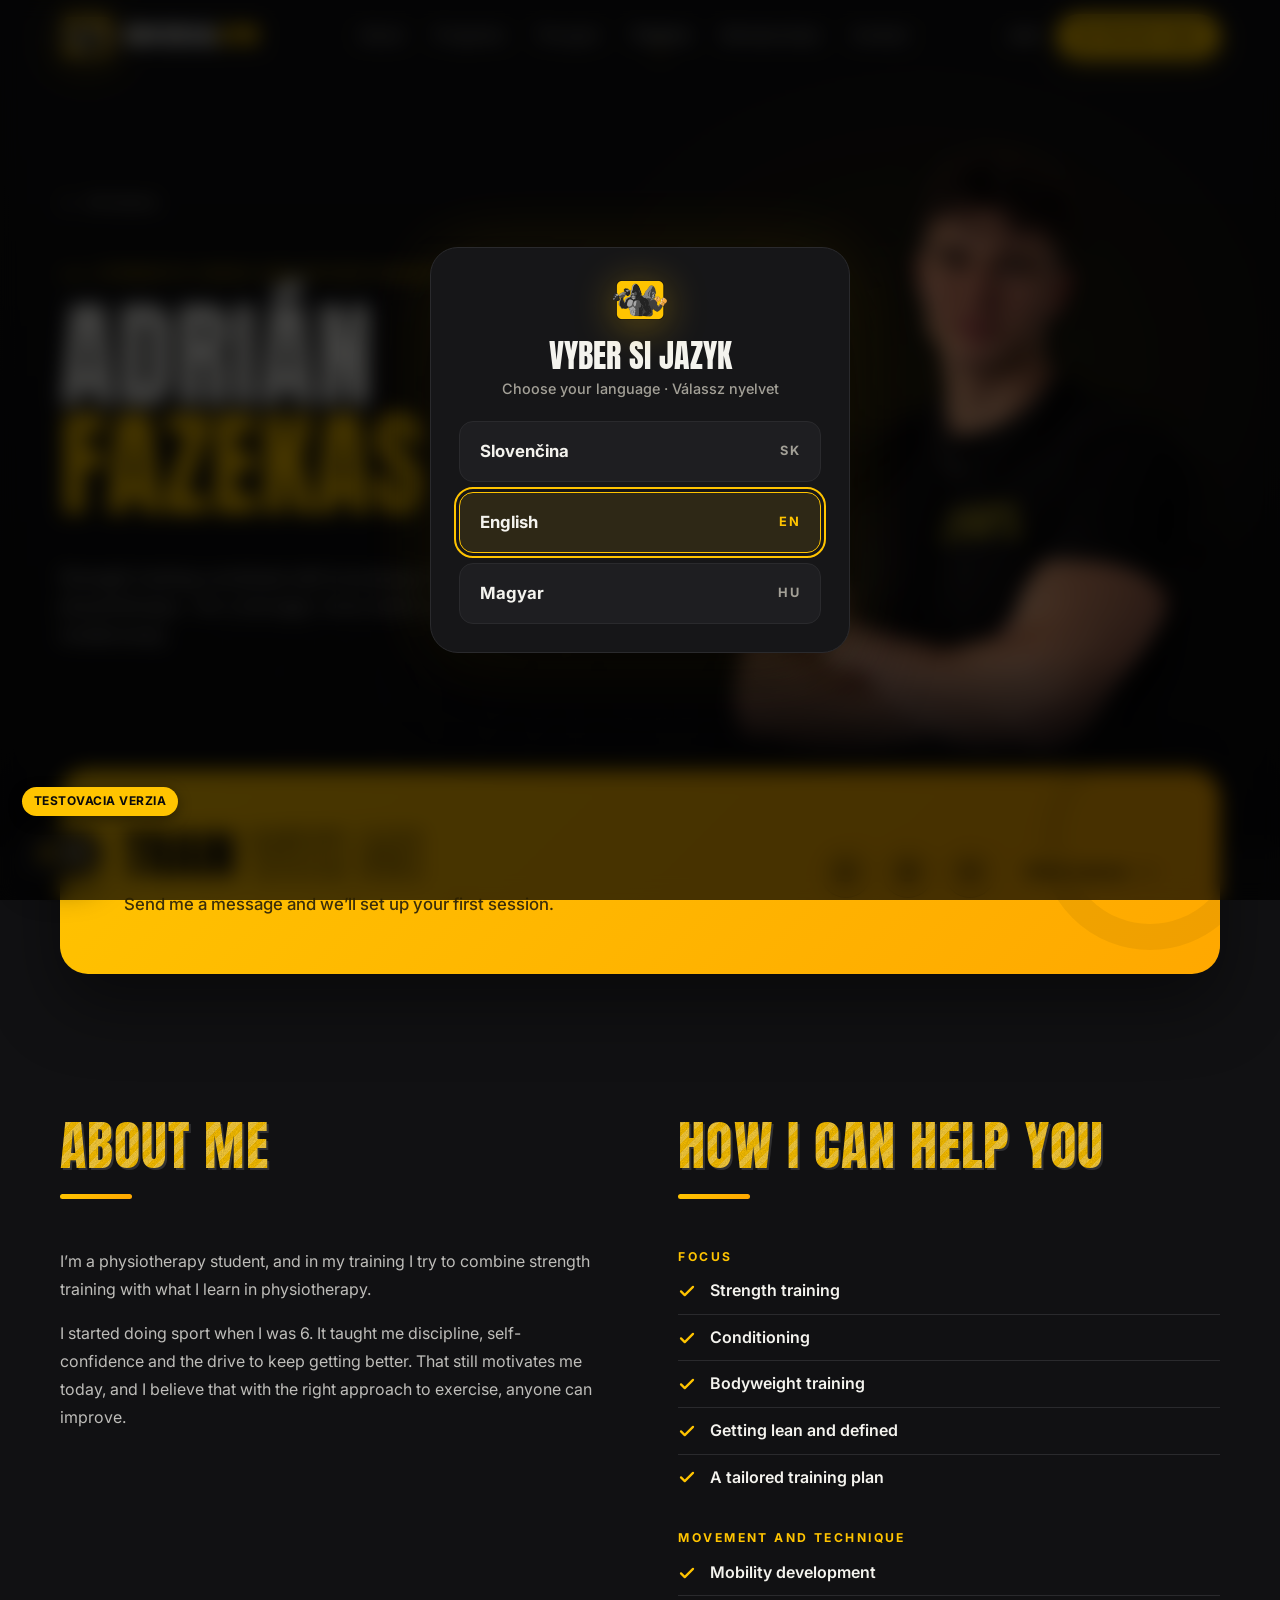
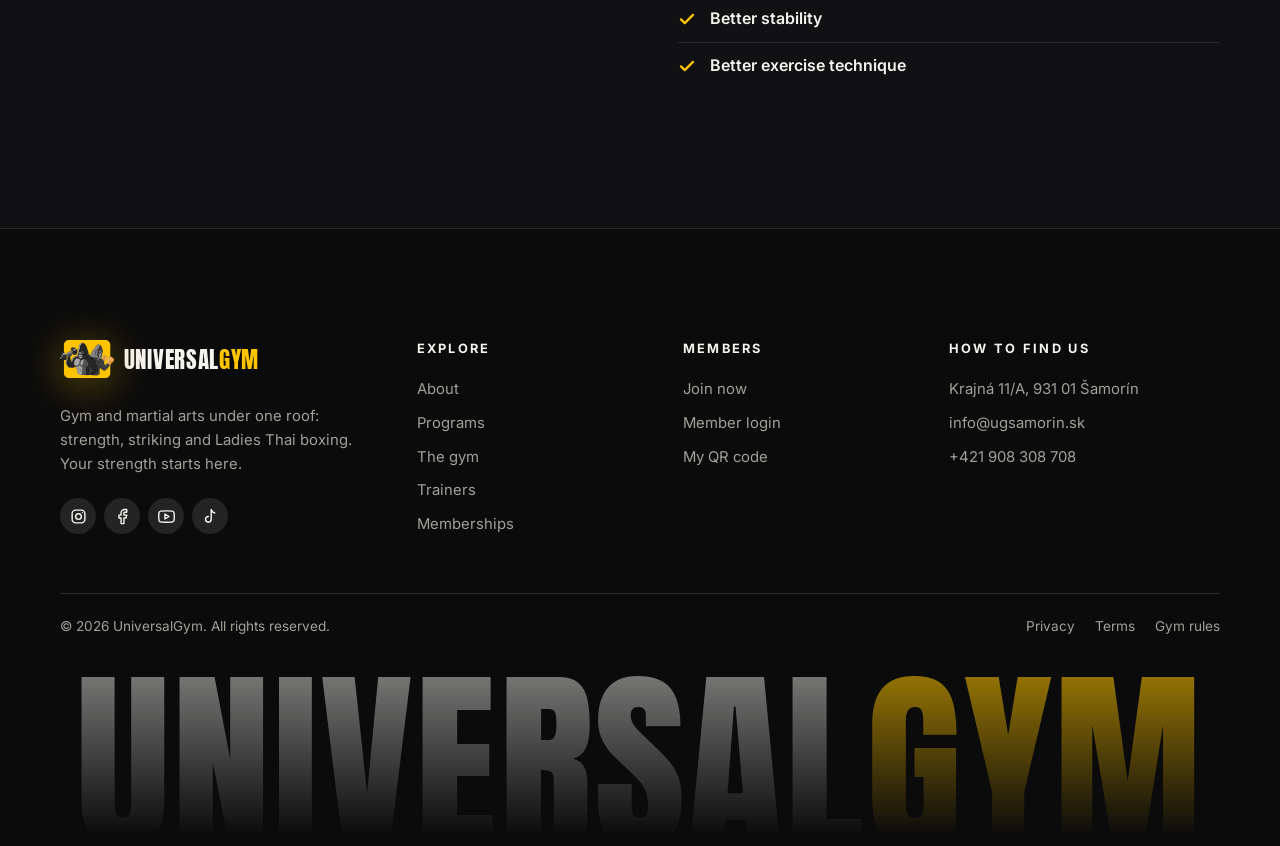
==== commit ff94b98b: "new logo and favicon" ====
--- a/docs/afazekas.html
+++ b/docs/afazekas.html
@@ -4,7 +4,7 @@
 		<meta charset="utf-8" />
 		<meta name="robots" content="noindex, nofollow" />
 		<meta name="viewport" content="width=device-width, initial-scale=1" />
-		<link rel="icon" href="assets/img/universal-gym-logo.svg" type="image/svg+xml" />
+		<link rel="icon" href="assets/img/favicon.svg" type="image/svg+xml" />
 		<link rel="icon" href="assets/img/favicon-32.png" type="image/png" sizes="32x32" />
 		<link rel="apple-touch-icon" href="assets/img/apple-touch-icon.png" />
 		<title data-i18n="afazekas.pageTitle">Adrián Fazekas – tréner | Universal Gym Šamorín</title>
@@ -22,7 +22,7 @@
 			rel="stylesheet"
 		/>
 		<!-- home.css: colours, top bar, buttons, footer (same as the homepage); trainer.css: trainer pages -->
-		<link rel="stylesheet" href="assets/css/home.css?v=26" />
+		<link rel="stylesheet" href="assets/css/home.css?v=27" />
 		<link rel="stylesheet" href="assets/css/trainer.css?v=37" />
 		<script>
 			document.documentElement.classList.add('js');
@@ -54,7 +54,7 @@
 					aria-label="UniversalGym – úvod"
 					data-i18n-attr="aria-label:a11y.home"
 				>
-					<span class="logo-mark"><img src="assets/img/universal-gym-logo.svg" alt="" /></span>
+					<span class="logo-mark"><img src="assets/img/logo.png" alt="" /></span>
 					<span class="logo-word">Universal<span>Gym</span></span>
 				</a>
 
@@ -229,7 +229,7 @@
 							aria-label="UniversalGym – úvod"
 							data-i18n-attr="aria-label:a11y.home"
 						>
-							<span class="logo-mark"><img src="assets/img/universal-gym-logo.svg" alt="" /></span>
+							<span class="logo-mark"><img src="assets/img/logo.png" alt="" /></span>
 							<span class="logo-word">Universal<span>Gym</span></span>
 						</a>
 						<p data-i18n="footer.about">
@@ -363,7 +363,7 @@
 			hidden
 		>
 			<div class="lang-card">
-				<span class="logo-mark"><img src="assets/img/universal-gym-logo.svg" alt="" /></span>
+				<span class="logo-mark"><img src="assets/img/logo.png" alt="" /></span>
 				<!-- Shown in all three languages on purpose: the visitor has not picked one yet. -->
 				<h2 id="lang-modal-title">
 					Vyber si jazyk<span>Choose your language · Válassz nyelvet</span>
--- a/docs/assets/css/home.css
+++ b/docs/assets/css/home.css
@@ -234,18 +234,14 @@
 .logo { display: inline-flex; align-items: center; gap: 10px; color: var(--text); text-decoration: none; }
 
 .logo-mark {
-  display: grid;
-  place-items: center;
-  width: 40px;
+  display: flex;
+  width: fit-content;
   height: 40px;
-  border-radius: 12px;
-  overflow: hidden;
-  background: var(--primary);
-  box-shadow: 0 6px 20px var(--primary-glow);
+  filter: drop-shadow(0 6px 20px var(--primary-glow));
   transition: transform 400ms var(--ease);
 }
 .logo:hover .logo-mark { transform: rotate(-12deg) scale(1.08); }
-.logo-mark img { display: block; width: 100%; height: 100%; }
+.logo-mark img { display: block; width: auto; height: 100%; }
 .logo-word { font-family: var(--font-display); font-size: 1.45rem; letter-spacing: 0.03em; text-transform: uppercase; }
 .logo-word span { color: var(--primary); }
 
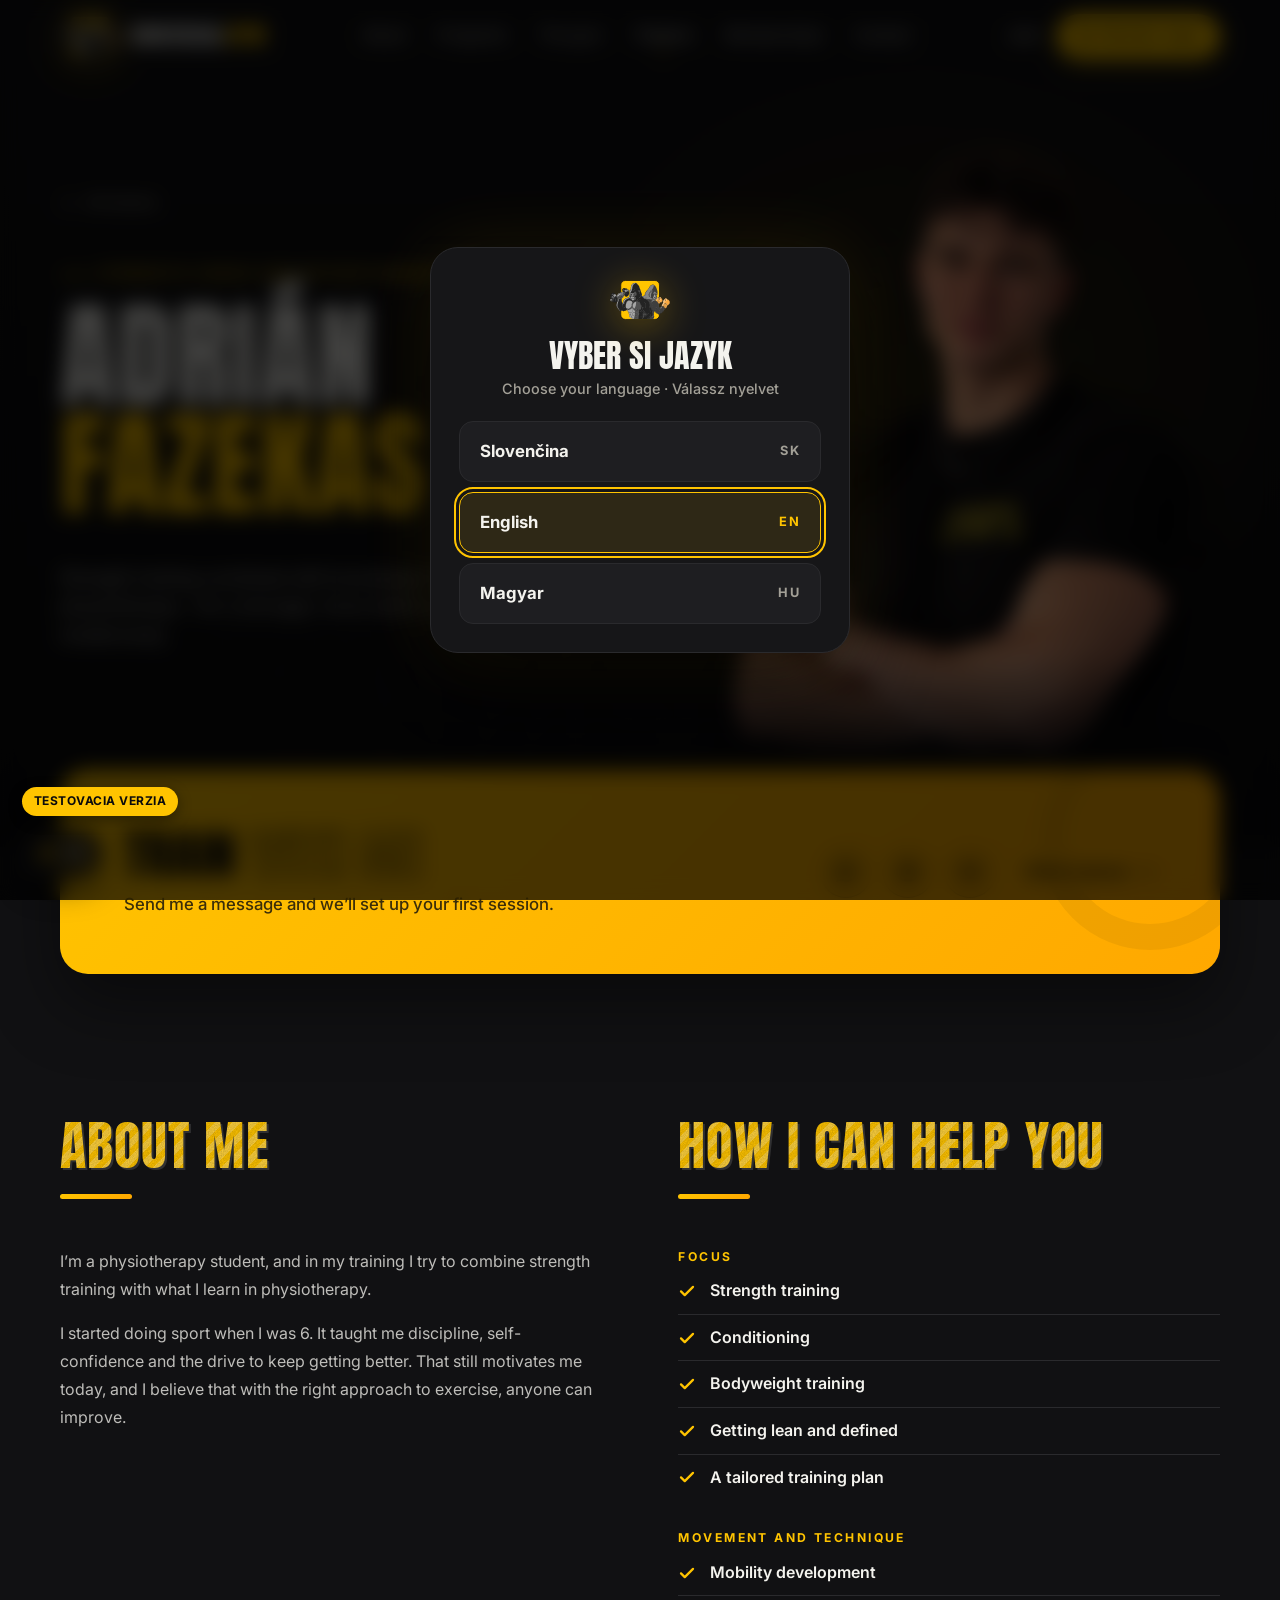
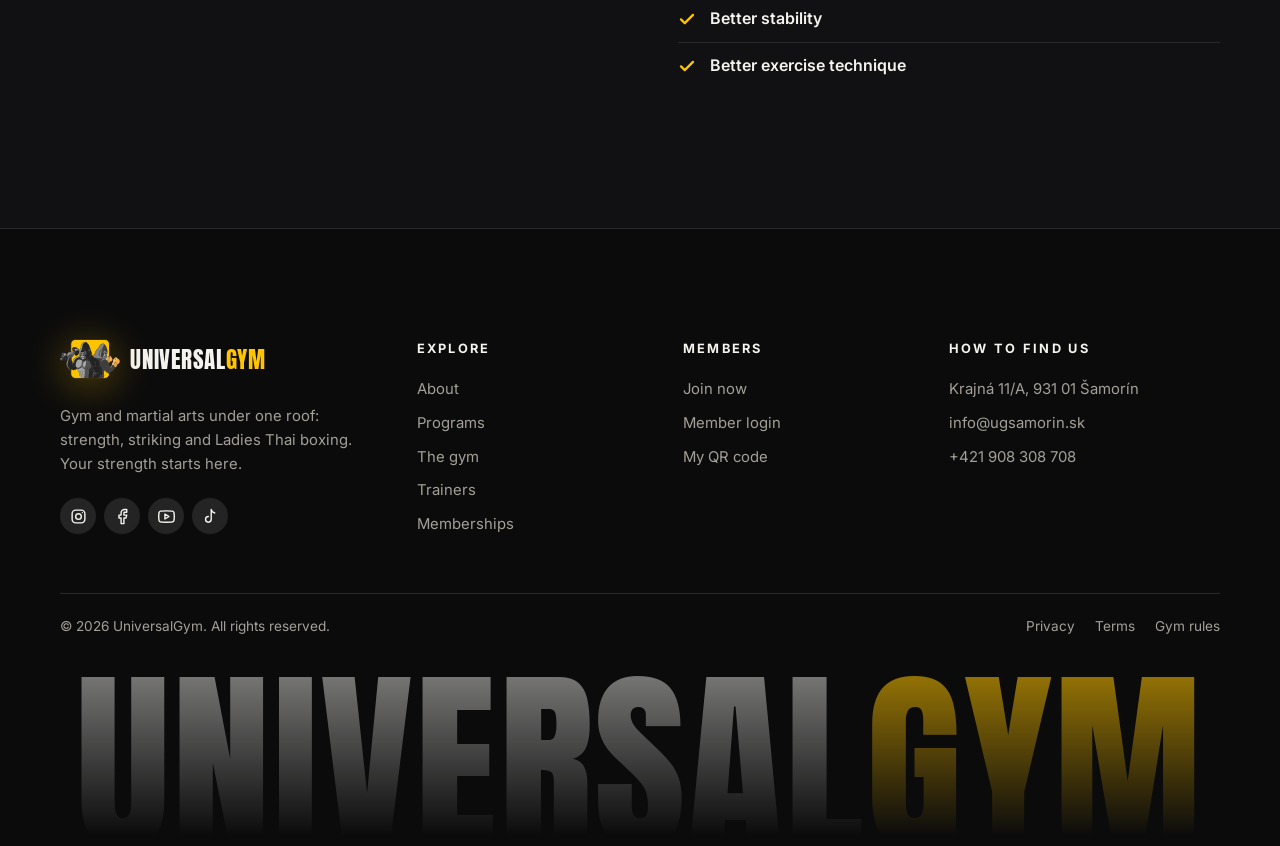
==== commit 15e2be9b: "new logo and favicon mod" ====
--- a/docs/afazekas.html
+++ b/docs/afazekas.html
@@ -54,7 +54,7 @@
 					aria-label="UniversalGym – úvod"
 					data-i18n-attr="aria-label:a11y.home"
 				>
-					<span class="logo-mark"><img src="assets/img/logo.png" alt="" /></span>
+					<span class="logo-mark"><img src="assets/img/logo.svg" alt="" /></span>
 					<span class="logo-word">Universal<span>Gym</span></span>
 				</a>
 
@@ -229,7 +229,7 @@
 							aria-label="UniversalGym – úvod"
 							data-i18n-attr="aria-label:a11y.home"
 						>
-							<span class="logo-mark"><img src="assets/img/logo.png" alt="" /></span>
+							<span class="logo-mark"><img src="assets/img/logo.svg" alt="" /></span>
 							<span class="logo-word">Universal<span>Gym</span></span>
 						</a>
 						<p data-i18n="footer.about">
@@ -363,7 +363,7 @@
 			hidden
 		>
 			<div class="lang-card">
-				<span class="logo-mark"><img src="assets/img/logo.png" alt="" /></span>
+				<span class="logo-mark"><img src="assets/img/logo.svg" alt="" /></span>
 				<!-- Shown in all three languages on purpose: the visitor has not picked one yet. -->
 				<h2 id="lang-modal-title">
 					Vyber si jazyk<span>Choose your language · Válassz nyelvet</span>
--- a/docs/assets/css/home.css
+++ b/docs/assets/css/home.css
@@ -702,8 +702,7 @@
 .spin-badge { position: absolute; top: -40px; left: -40px; width: 140px; height: 140px; display: grid; place-items: center; }
 .spin-badge svg.ring { position: absolute; inset: 0; width: 100%; height: 100%; animation: spin 18s linear infinite; }
 .spin-badge svg.ring text { fill: var(--text); font: 600 10.5px var(--font-body); letter-spacing: 3.2px; text-transform: uppercase; }
-.spin-badge .core { display: grid; place-items: center; width: 64px; height: 64px; border-radius: 50%; background: var(--gradient); box-shadow: 0 10px 30px var(--primary-glow); }
-.spin-badge .core svg { width: 30px; height: 30px; fill: none; stroke: var(--on-primary); stroke-width: 2.4; stroke-linecap: round; }
+.spin-badge .core { position: relative; width: 92px; height: auto; filter: drop-shadow(0 10px 24px var(--primary-glow)); } /* gorilla circle, arms reaching to the ring */
 @keyframes spin { to { transform: rotate(360deg); } }
 
 .features { display: grid; grid-template-columns: 1fr 1fr; gap: 16px; margin-top: 36px; }
@@ -1877,6 +1876,7 @@
   .features { grid-template-columns: 1fr; }
   .about-media .frame-small { right: -8px; bottom: -24px; }
   .spin-badge { top: -24px; left: -12px; width: 110px; height: 110px; }
+  .spin-badge .core { width: 72px; }
   /* Phones: their own layouts on a 4-column grid */
   .gallery { grid-template-columns: repeat(4, 1fr); grid-auto-rows: clamp(52px, 17vw, 84px); gap: 8px; }
   .shot { grid-area: var(--area-m, auto); border-radius: 16px; }
